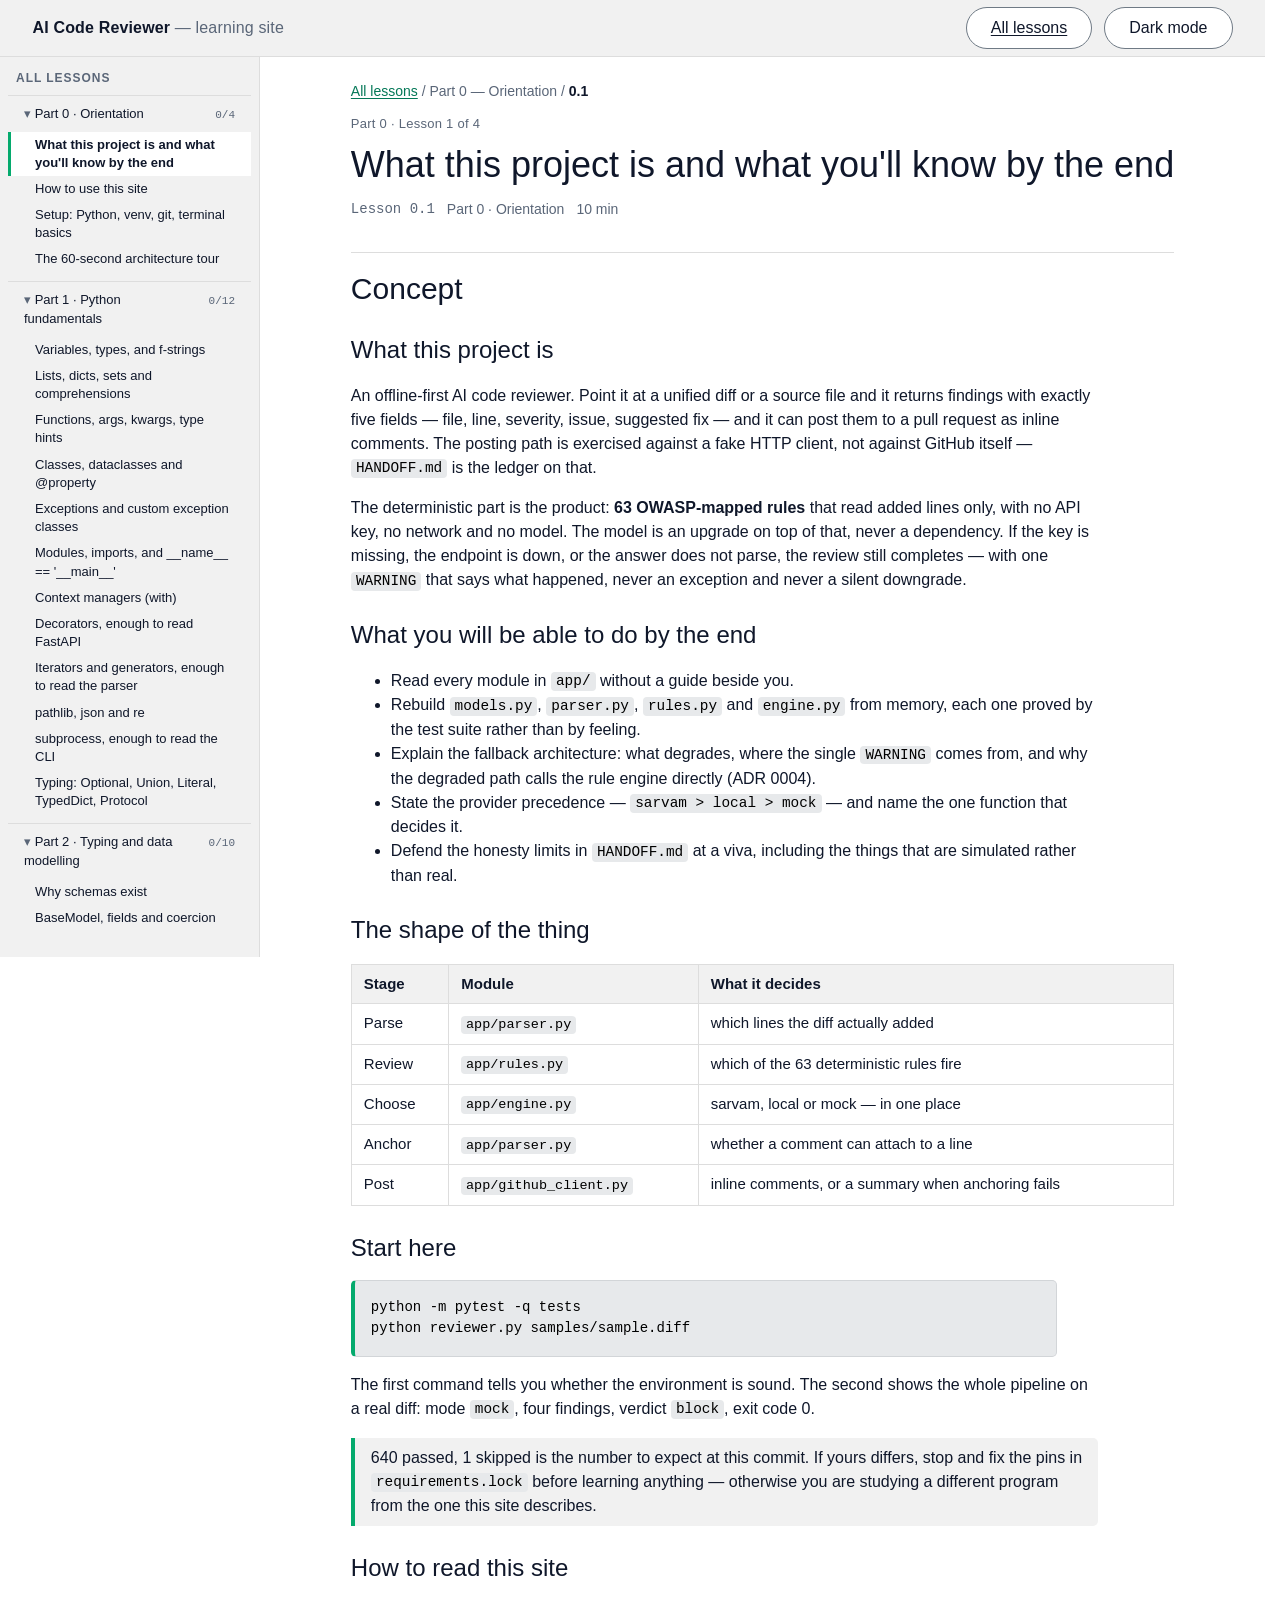
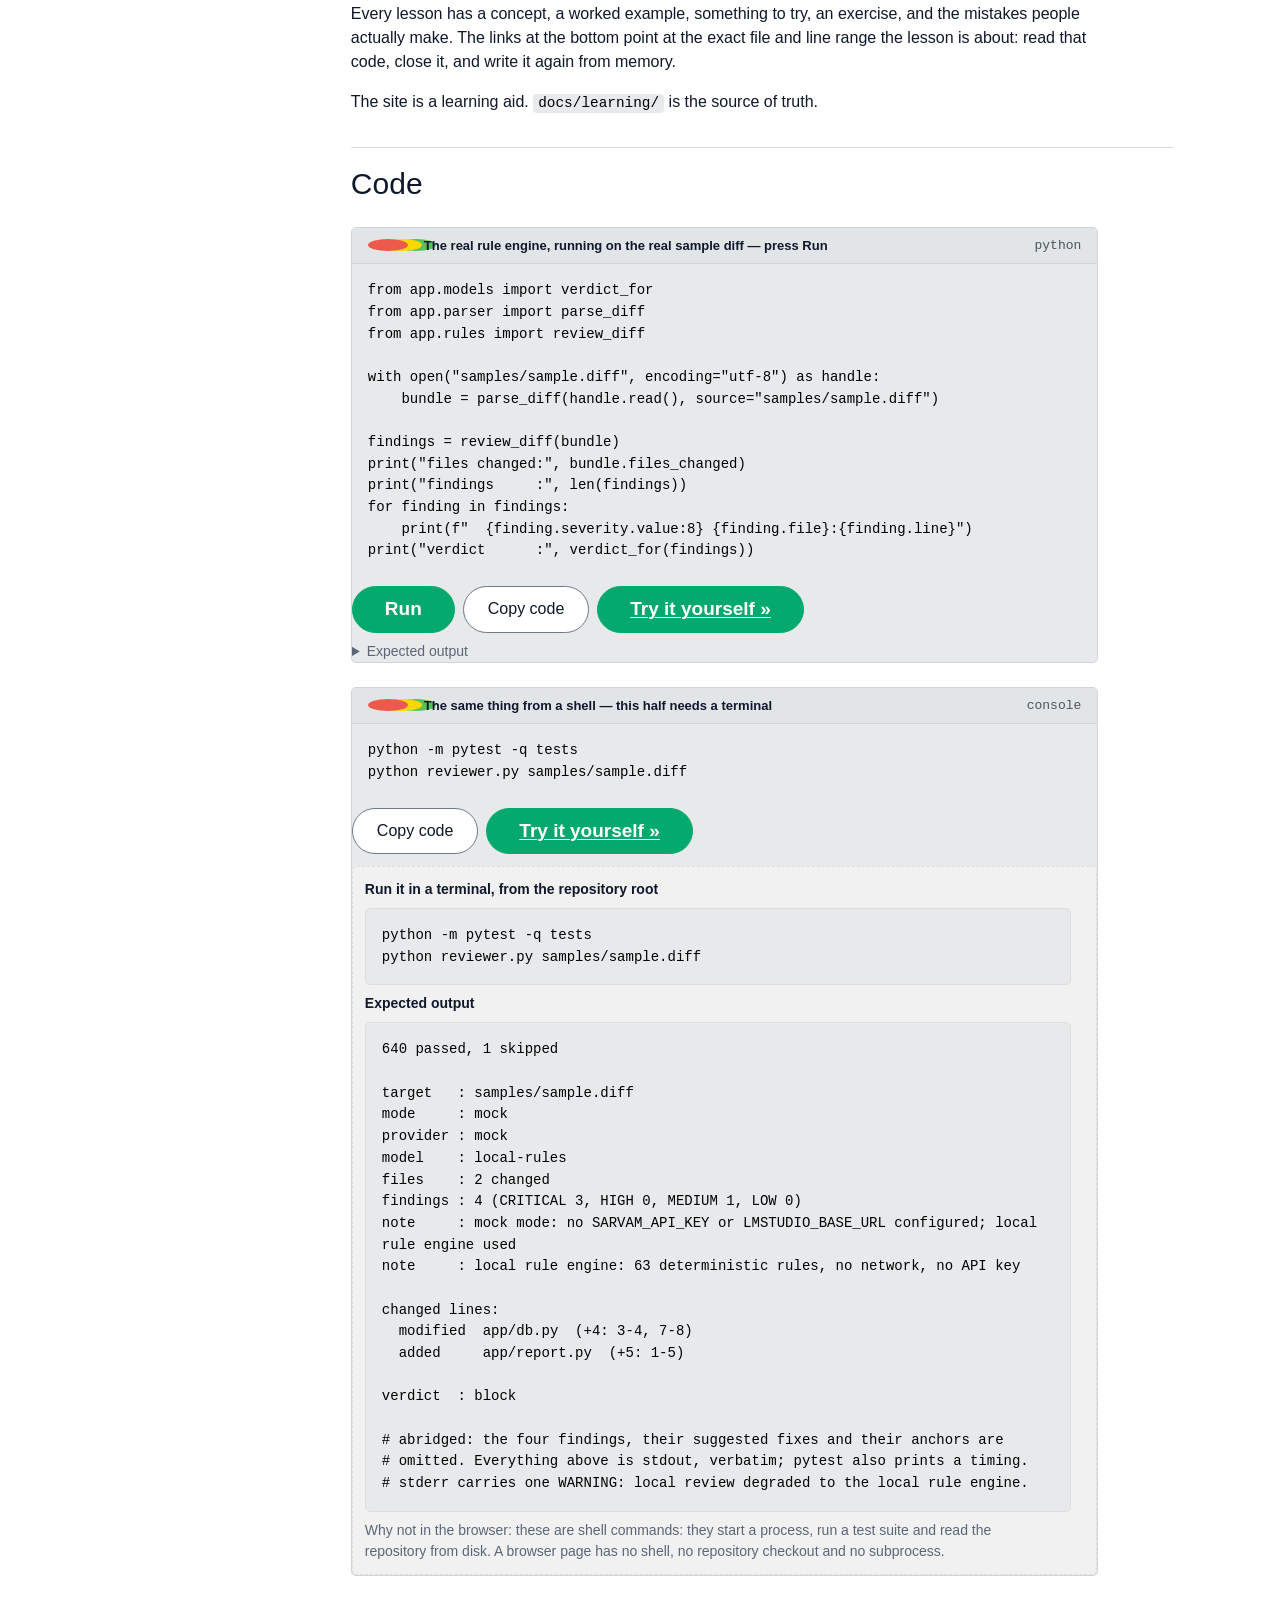
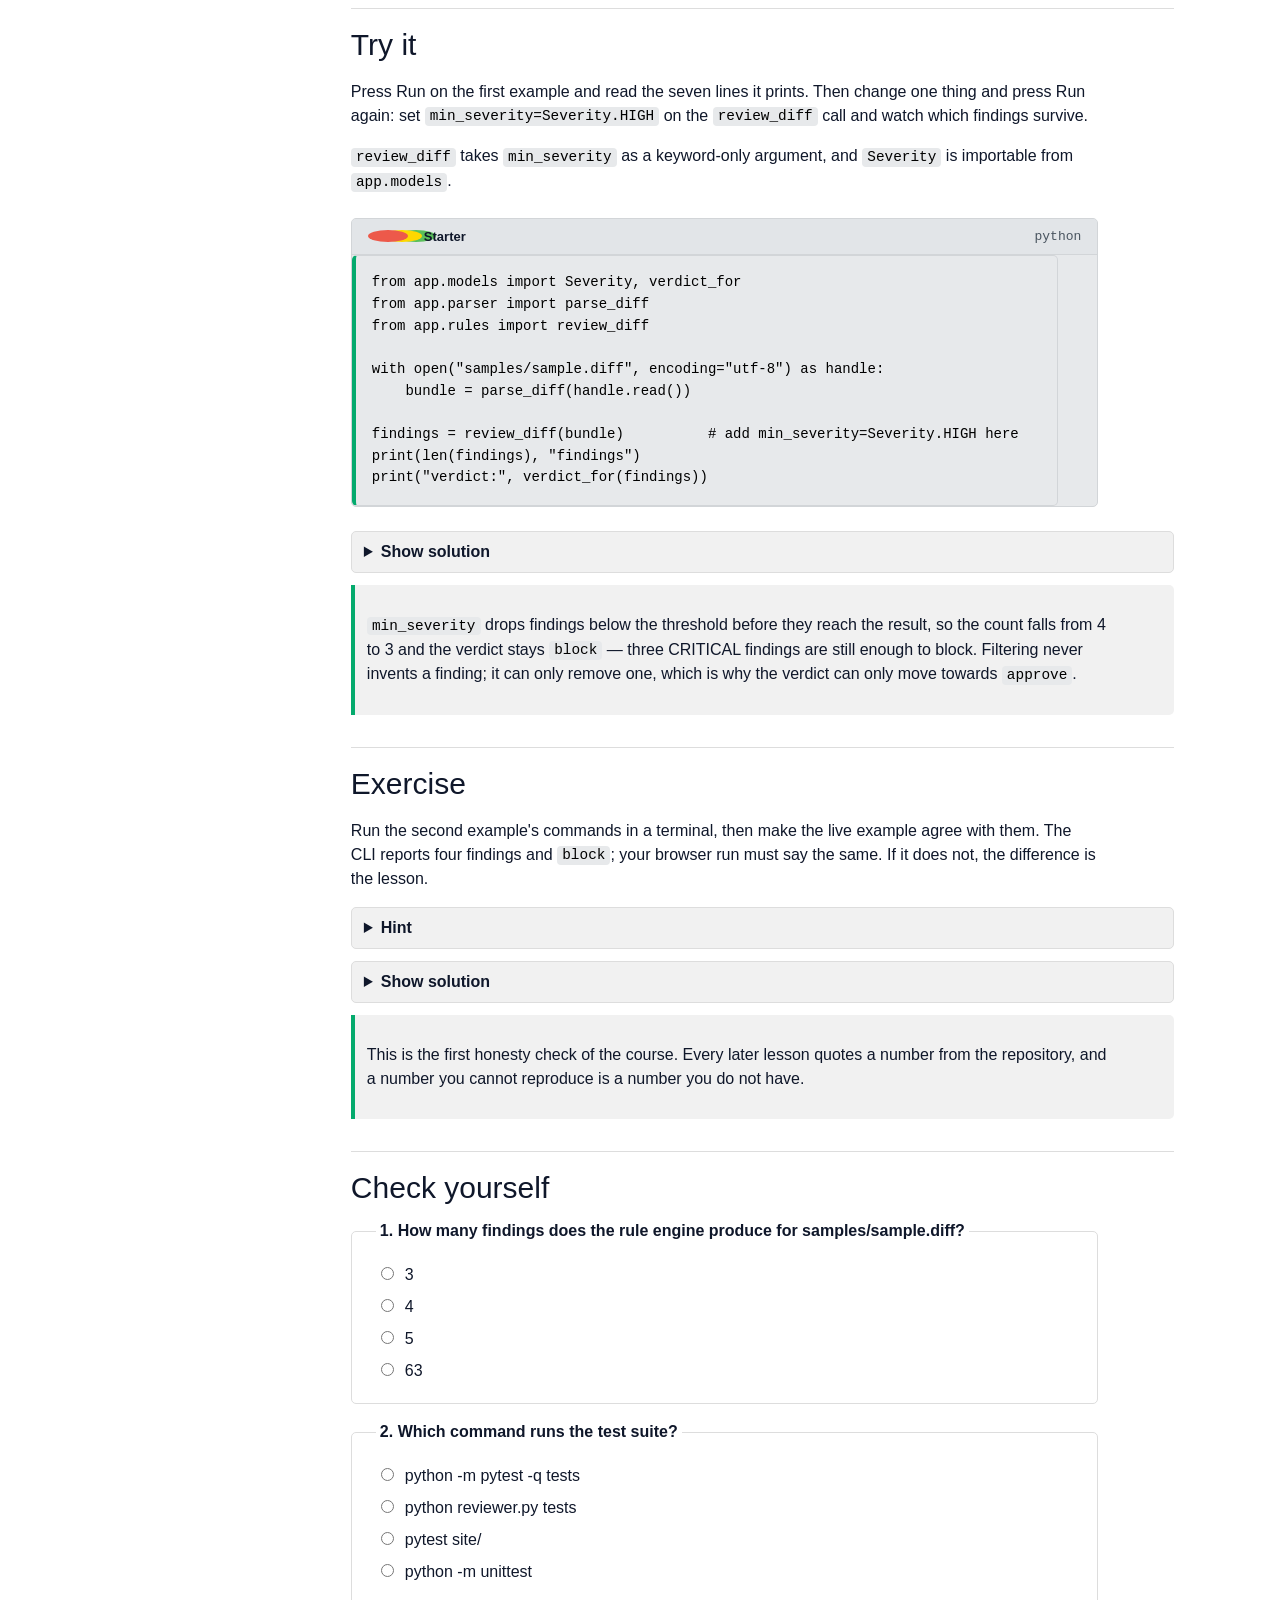
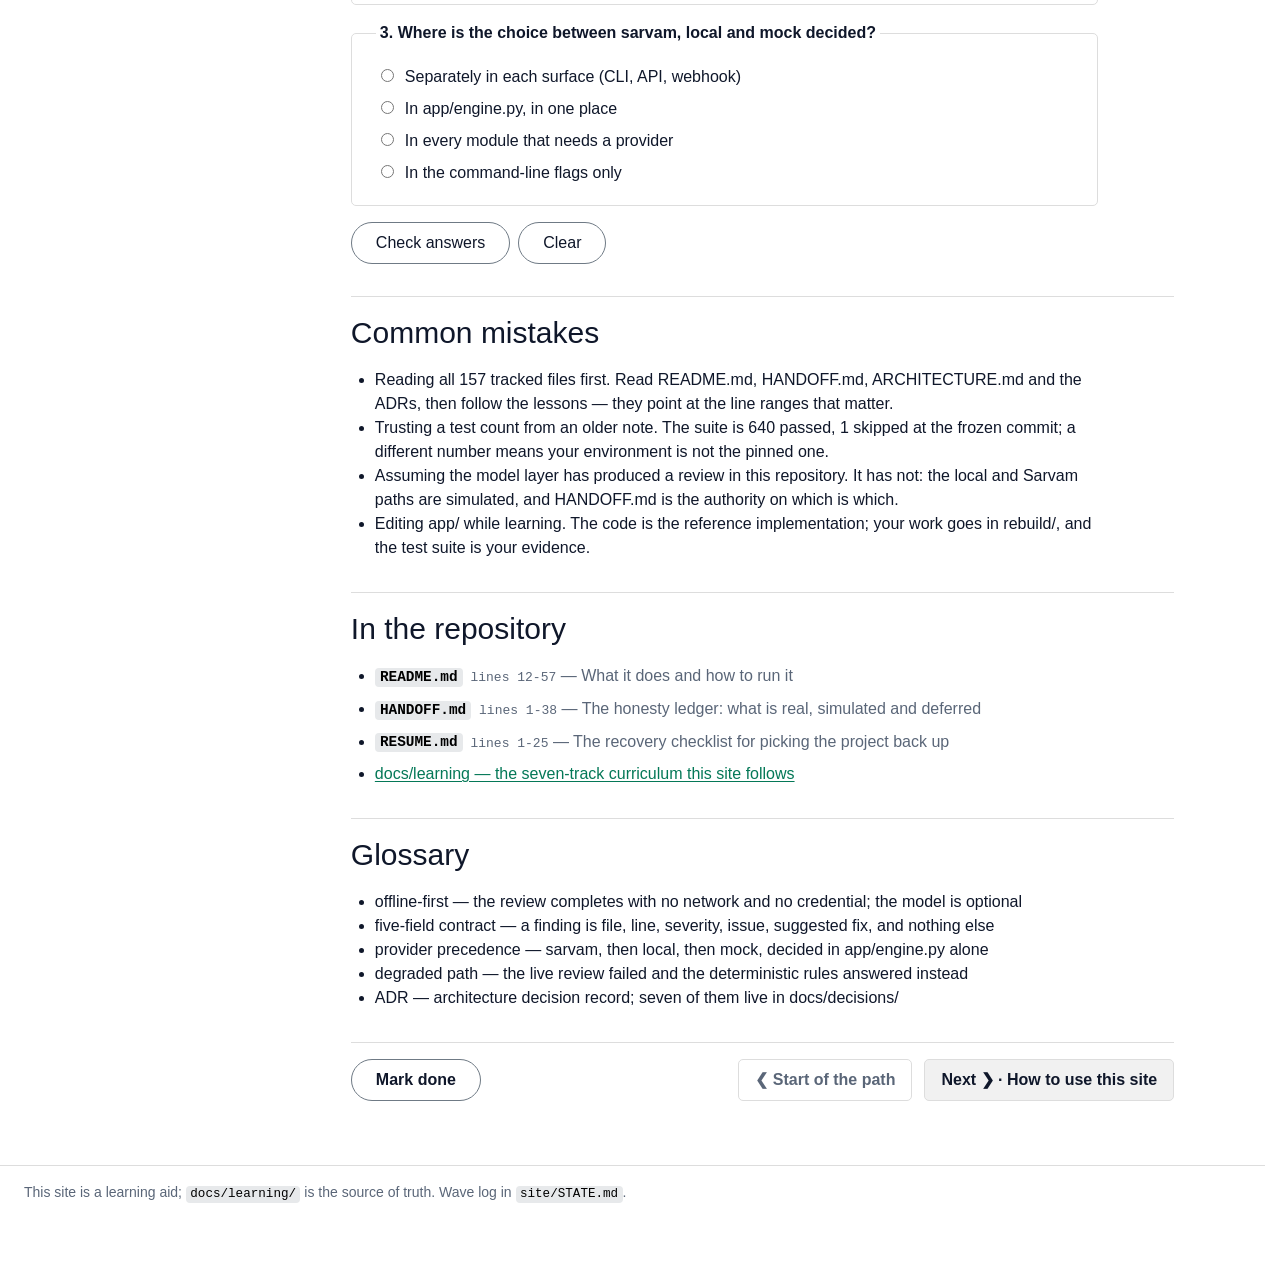
==== site/lesson.html @ 305dc94d "Wave 5 — Parts 6 and 7, the five-field contract and the parser Sixteen lessons, 6.1-6.8 and 7.1-7.8." ====
<!DOCTYPE html>
<html lang="en" data-theme="light">
<head>
<meta charset="utf-8">
<meta name="viewport" content="width=device-width, initial-scale=1">
<title>Lesson — AI Code Reviewer, learned from the code</title>
<link rel="stylesheet" href="assets/css/tokens.css">
<link rel="stylesheet" href="assets/css/layout.css">
<link rel="stylesheet" href="assets/css/components.css">
<link rel="stylesheet" href="assets/css/code.css">
<link rel="stylesheet" href="assets/css/print.css">
</head>
<body>
<a class="skip-link" href="#lesson-title">Skip to the lesson</a>

<header class="site-header">
  <div class="site-header-inner">
    <button type="button" class="btn sidebar-toggle" id="sidebar-toggle" aria-controls="site-sidebar" aria-expanded="false">☰ Lessons</button>
    <a class="brand" href="index.html">AI Code Reviewer <span>— learning site</span></a>
    <div class="header-actions">
      <a class="btn" href="index.html">All lessons</a>
      <button type="button" class="btn" id="theme-toggle" aria-pressed="false" aria-label="Switch to dark theme">Dark mode</button>
    </div>
  </div>
</header>

<div class="layout">
  <nav class="sidebar" id="site-sidebar" aria-label="All lessons"></nav>
  <div class="sidebar-scrim" hidden></div>

  <main class="page">
    <nav class="breadcrumb" id="lesson-nav" aria-label="Breadcrumb"></nav>

    <article>
      <p class="lesson-position" id="lesson-position"></p>
      <h1 id="lesson-title" tabindex="-1">Lesson</h1>
      <div class="lesson-meta-bar" id="lesson-meta"></div>

      <section class="lesson-section" hidden aria-label="Concept">
        <h2>Concept</h2>
        <div id="lesson-concept"></div>
      </section>

      <section class="lesson-section" hidden aria-label="Code">
        <h2>Code</h2>
        <div id="lesson-examples"></div>
      </section>

      <section class="lesson-section" hidden aria-label="Try it">
        <h2>Try it</h2>
        <div id="lesson-tryit"></div>
      </section>

      <section class="lesson-section" hidden aria-label="Exercise">
        <h2>Exercise</h2>
        <div id="lesson-exercise"></div>
      </section>

      <section class="lesson-section" hidden aria-label="Quiz">
        <h2>Check yourself</h2>
        <div id="lesson-quiz"></div>
      </section>

      <section class="lesson-section" hidden aria-label="Common mistakes">
        <h2>Common mistakes</h2>
        <ul class="mistake-list" id="lesson-mistakes"></ul>
      </section>

      <section class="lesson-section" hidden aria-label="In the repository">
        <h2>In the repository</h2>
        <ul class="link-list" id="lesson-links"></ul>
      </section>

      <section class="lesson-section" hidden aria-label="Glossary">
        <h2>Glossary</h2>
        <ul class="glossary-list" id="lesson-glossary"></ul>
      </section>
    </article>

    <div class="lesson-footer">
      <button type="button" class="btn btn-done" id="mark-done" aria-pressed="false" hidden>Mark done</button>
      <nav class="pager" aria-label="Lesson navigation">
        <a class="pager-btn pager-prev" id="prev-link" aria-disabled="true">❮ Previous</a>
        <a class="pager-btn pager-next" id="next-link" aria-disabled="true">Next ❯</a>
      </nav>
    </div>

    <noscript>
      <p class="noscript-note">
        This page renders a lesson with JavaScript, and JavaScript is off in this browser.
        The lessons are plain text in the repository: start at
        <code>docs/learning/README.md</code>.
      </p>
    </noscript>
  </main>
</div>

<footer class="site-footer">
  <p>This site is a learning aid; <code>docs/learning/</code> is the source of truth. Wave log in
     <code>site/STATE.md</code>.</p>
</footer>

<!-- Script order is a contract: contracts, progress, app, search, sidebar, pyodide, manifest, sources, lessons. -->
<script src="assets/contracts.js"></script>
<script src="assets/progress.js"></script>
<script src="assets/app.js"></script>
<script src="assets/search.js"></script>
<script src="assets/sidebar.js"></script>
<script src="assets/pyodide-loader.js"></script>
<script src="assets/manifest.js"></script>
<script src="content/repo-sources.js"></script>
<script src="content/part-0/lesson-0.1.js"></script>
<script src="content/part-0/lesson-0.2.js"></script>
<script src="content/part-0/lesson-0.3.js"></script>
<script src="content/part-0/lesson-0.4.js"></script>
<script src="content/part-1/lesson-1.1.js"></script>
<script src="content/part-1/lesson-1.2.js"></script>
<script src="content/part-1/lesson-1.3.js"></script>
<script src="content/part-1/lesson-1.4.js"></script>
<script src="content/part-1/lesson-1.5.js"></script>
<script src="content/part-1/lesson-1.6.js"></script>
<script src="content/part-1/lesson-1.7.js"></script>
<script src="content/part-1/lesson-1.8.js"></script>
<script src="content/part-1/lesson-1.9.js"></script>
<script src="content/part-1/lesson-1.10.js"></script>
<script src="content/part-1/lesson-1.11.js"></script>
<script src="content/part-1/lesson-1.12.js"></script>
<script src="content/part-2/lesson-2.1.js"></script>
<script src="content/part-2/lesson-2.2.js"></script>
<script src="content/part-2/lesson-2.3.js"></script>
<script src="content/part-2/lesson-2.4.js"></script>
<script src="content/part-2/lesson-2.5.js"></script>
<script src="content/part-2/lesson-2.6.js"></script>
<script src="content/part-2/lesson-2.7.js"></script>
<script src="content/part-2/lesson-2.8.js"></script>
<script src="content/part-2/lesson-2.9.js"></script>
<script src="content/part-2/lesson-2.10.js"></script>
<script src="content/part-3/lesson-3.1.js"></script>
<script src="content/part-3/lesson-3.2.js"></script>
<script src="content/part-3/lesson-3.3.js"></script>
<script src="content/part-3/lesson-3.4.js"></script>
<script src="content/part-3/lesson-3.5.js"></script>
<script src="content/part-3/lesson-3.6.js"></script>
<script src="content/part-3/lesson-3.7.js"></script>
<script src="content/part-3/lesson-3.8.js"></script>
<script src="content/part-4/lesson-4.1.js"></script>
<script src="content/part-4/lesson-4.2.js"></script>
<script src="content/part-4/lesson-4.3.js"></script>
<script src="content/part-4/lesson-4.4.js"></script>
<script src="content/part-4/lesson-4.5.js"></script>
<script src="content/part-4/lesson-4.6.js"></script>
<script src="content/part-4/lesson-4.7.js"></script>
<script src="content/part-4/lesson-4.8.js"></script>
<script src="content/part-5/lesson-5.1.js"></script>
<script src="content/part-5/lesson-5.2.js"></script>
<script src="content/part-5/lesson-5.3.js"></script>
<script src="content/part-5/lesson-5.4.js"></script>
<script src="content/part-5/lesson-5.5.js"></script>
<script src="content/part-5/lesson-5.6.js"></script>
<script src="content/part-5/lesson-5.7.js"></script>
<script src="content/part-5/lesson-5.8.js"></script>
<script src="content/part-6/lesson-6.1.js"></script>
<script src="content/part-6/lesson-6.2.js"></script>
<script src="content/part-6/lesson-6.3.js"></script>
<script src="content/part-6/lesson-6.4.js"></script>
<script src="content/part-6/lesson-6.5.js"></script>
<script src="content/part-6/lesson-6.6.js"></script>
<script src="content/part-6/lesson-6.7.js"></script>
<script src="content/part-6/lesson-6.8.js"></script>
<script src="content/part-7/lesson-7.1.js"></script>
<script src="content/part-7/lesson-7.2.js"></script>
<script src="content/part-7/lesson-7.3.js"></script>
<script src="content/part-7/lesson-7.4.js"></script>
<script src="content/part-7/lesson-7.5.js"></script>
<script src="content/part-7/lesson-7.6.js"></script>
<script src="content/part-7/lesson-7.7.js"></script>
<script src="content/part-7/lesson-7.8.js"></script>
<script>
  (function () {
    function boot() {
      window.App.initLesson();
    }
    if (document.readyState === "loading") {
      document.addEventListener("DOMContentLoaded", boot, { once: true });
    } else {
      boot();
    }
  })();
</script>
</body>
</html>
---- site/assets/css/tokens.css ----
/* tokens.css — the design system's only source of colour, type and space.
 *
 * The palette and metrics are W3Schools' own, read from their stylesheet
 * (W3.CSS 4.15) and two colour studies of the live site. Two values are darker
 * than theirs on purpose: #04AA6D is 3.01:1 on white, so it carries only large
 * labels and non-text surfaces here, while #047857 (same hue) carries text and
 * filled buttons at 5.48:1. The reasoning is in site/DESIGN-PLAN.md.
 */

:root {
  /* --- brand ------------------------------------------------------------- */
  --accent: #04aa6d;          /* bars, borders, dots, large labels */
  --accent-strong: #047857;   /* text and filled buttons (AA at 16px) */
  --accent-hover: #059862;
  --accent-soft: #d9eee1;
  --accent-contrast: #ffffff;

  /* --- surfaces ---------------------------------------------------------- */
  --bg: #ffffff;
  --surface: #f1f1f1;
  --surface-2: #e7e9eb;
  --surface-raised: #ffffff;
  --text: #0f172a;
  --muted: #5a6678;   /* 4.9:1 on #F1F1F1 as well as on white */
  --border: #dddddd;
  --border-strong: #c3c8cd;
  --border-control: #6f7a85;  /* 4.4:1 on white: a control's edge must be visible */

  /* --- code: light panels, black text — the W3Schools signature ---------- */
  --code-bg: #e7e9eb;
  --code-text: #000000;
  --code-muted: #4a5560;
  --code-border: #d2d5d8;
  --code-header: #e2e5e8; /* the strip must read as a strip */
  --code-dot-red: #ed594a;
  --code-dot-amber: #fdd800;
  --code-dot-green: #5ac05a;

  /* --- severity: a ramp of its own, never the accent --------------------- */
  --sev-critical: #a4133c;
  --sev-high: #b34700;
  --sev-medium: #7a5900;
  --sev-low: #1f5f8b;

  /* --- states ------------------------------------------------------------ */
  --ok: #047857;
  --ok-soft: #d9eee1;
  --bad: #a4133c;
  --bad-soft: #fbe4ea;
  --scrim: #0b1220;
  --divider: #6b7688;

  /* --- type: W3Schools' stack, one step up in size ----------------------- */
  --font-sans: "Segoe UI", "Source Sans Pro", Verdana, Arial, sans-serif;
  --font-mono: "Consolas", "Courier New", ui-monospace, monospace;
  --text-xs: 0.8125rem;   /* 13px */
  --text-sm: 0.875rem;    /* 14px */
  --text-base: 1rem;      /* 16px */
  --text-md: 1.5rem;      /* 24px */
  --text-lg: 1.875rem;    /* 30px */
  --text-xl: 2.25rem;     /* 36px */
  --text-2xl: 2.75rem;    /* 44px */
  --leading: 1.5;
  --leading-tight: 1.25;
  --measure: 84ch;

  /* --- space: a 4px scale, and nothing outside it ------------------------ */
  --space-1: 0.25rem;
  --space-2: 0.5rem;
  --space-3: 0.75rem;
  --space-4: 1rem;
  --space-5: 1.5rem;
  --space-6: 2rem;
  --space-7: 2.5rem;
  --space-8: 3rem;
  --space-9: 4rem;
  --space-10: 6rem;

  /* --- shape: flat 5px cards, 25px pills -------------------------------- */
  --radius-sm: 3px;
  --radius: 5px;
  --radius-lg: 8px;
  --radius-pill: 25px;
  --shadow-soft: none;
  --shadow-lift: 0 8px 16px rgba(0, 0, 0, 0.2);

  /* --- motion ------------------------------------------------------------ */
  --ease: cubic-bezier(0.2, 0, 0.2, 1);
  --fast: 120ms;
  --slow: 160ms;

  /* --- focus ------------------------------------------------------------- */
  --focus-ring: var(--accent-strong);
  --focus-halo: var(--bg);
}

[data-theme="dark"] {
  --accent: #04aa6d;
  --accent-strong: #04aa6d;  /* same green in dark: their button, not a mint variant */
  --accent-hover: #059862;
  --accent-soft: #14352a;
  --accent-contrast: #ffffff;

  --bg: #282a35;
  --surface: #1f2229;
  --surface-2: #38444d;
  --surface-raised: #1f2229;
  --text: #ffffff;
  --muted: #b9c0cc;
  --border: #3a4150;
  --border-strong: #4c566a;
  --border-control: #8b96a5;

  --code-bg: #1b1e26;
  --code-text: #e7e9eb;
  --code-muted: #a8b3c0;
  --code-border: #333a46;
  --code-header: #232732;

  --sev-critical: #ff8fa3;
  --sev-high: #ffb07a;
  --sev-medium: #ffd166;
  --sev-low: #8fd3ff;

  --ok: #34d399;
  --ok-soft: #14352a;
  --bad: #ff8fa3;
  --bad-soft: #2c1219;
  --scrim: #04090c;
  --divider: #8892a4;

  --focus-ring: var(--accent-strong);
  --focus-halo: var(--bg);
}

/* Print: paper has no dark theme, so the few tokens print uses are restated
 * here rather than leaking the screen values onto white paper. */
@media print {
  :root {
    --bg: #ffffff;
    --surface: #ffffff;
    --surface-raised: #ffffff;
    --surface-2: #ffffff;
    --text: #000000;
    --muted: #333333;
    --border: #999999;
    --border-control: #7c8b95;
    --accent: #047857;
    --accent-strong: #047857;
    --accent-contrast: #ffffff;
    --ok-soft: #eefaf2;
    --bad-soft: #fdeff3;
    --code-bg: #f4f4f4;
    --code-text: #000000;
    --code-header: #eeeeee;
    --code-muted: #333333;
    --code-border: #cccccc;
    --sev-critical: #a4133c;
    --sev-high: #a63f00;
    --sev-medium: #6f5200;
    --sev-low: #1c5d86;
    --scrim: #0b1220;
    --divider: #6b7688;
  }
}
---- site/assets/css/layout.css ----
/* layout.css — the page shell: reset, header, sidebar, lesson column,
 * breadcrumb, pager and the responsive drawer.
 */
/* ------------------------------------------------------------------- reset */

*,
*::before,
*::after {
  box-sizing: border-box;
}

html {
  -webkit-text-size-adjust: 100%;
  scrollbar-gutter: stable;
}

body {
  margin: 0;
  background: var(--bg);
  color: var(--text);
  font-family: var(--font-sans);
  font-size: var(--text-base);
  line-height: var(--leading);
}

a {
  color: var(--accent-strong); /* the brand green is 3.01:1: fills and bars only */
  text-decoration-thickness: 1px;
  text-underline-offset: 2px;
}

a:hover {
  text-decoration-thickness: 2px;
}



.site-header-inner,
.page {
  max-width: 78rem;
  margin: 0 auto;
  padding: 0 var(--space-5);
}

.site-header-inner {
  display: flex;
  flex-wrap: wrap;
  align-items: center;
  justify-content: space-between;
  gap: var(--space-3);
  min-height: 3.5rem;
}

.brand {
  font-weight: 700;
  color: var(--text);
  text-decoration: none;
  letter-spacing: 0.01em;
}

.brand span {
  color: var(--muted);
  font-weight: 500;
}

.header-actions {
  display: flex;
  align-items: center;
  gap: var(--space-3);
}

.page {
  padding-top: var(--space-5);
  padding-bottom: var(--space-6);
}

.lede {
  max-width: var(--measure);
  color: var(--muted);
  margin: 0 0 var(--space-5);
}

/* W3Schools headings: Segoe UI at weight 400, 36/30/24 on their scale. Ours sit
 * one step down because our prose column is narrower than their full width. */
h1 {
  font-family: var(--font-sans);
  font-weight: 400;
  font-size: var(--text-xl);
  line-height: var(--leading-tight);
  margin: 0 0 var(--space-3);
  max-width: var(--measure);
  color: var(--text);
}

h2 {
  font-weight: 400;
  font-size: var(--text-lg);
  line-height: 1.3;
  margin: var(--space-6) 0 var(--space-3);
}

h3 {
  font-weight: 400;
  font-size: var(--text-md);
  margin: var(--space-5) 0 var(--space-2);
}

/* A long unbroken identifier in a heading, link or inline code must wrap, or a
 * 320px viewport scrolls sideways. `pre` keeps overflow-x instead. */
h1,
h2,
h3,
h4,
.lesson-link,
.link-path,
code {
  overflow-wrap: break-word;
  word-break: break-word;
}

h4 {
  font-size: 1rem;
  margin: var(--space-4) 0 var(--space-2);
  color: var(--muted);
}

p,
ul,
ol,
blockquote,
pre,
figure {
  max-width: var(--measure);
}


/* ------------------------------------------------------------------ lesson */

.breadcrumb {
  font-size: 0.875rem;
  color: var(--muted);
  margin-bottom: var(--space-3);
}

.breadcrumb a {
  color: var(--accent-strong);
}

.crumb-sep {
  color: var(--muted);
}

.crumb-part {
  color: var(--muted);
}

.crumb-current {
  color: var(--text);
  font-weight: 600;
}

.lesson-meta-bar {
  display: flex;
  flex-wrap: wrap;
  gap: var(--space-3);
  font-size: 0.875rem;
  color: var(--muted);
  margin-bottom: var(--space-5);
}

.lesson-meta-bar .meta-id {
  font-family: var(--font-mono);
}

.lesson-section {
  margin-top: var(--space-6);
  padding-top: var(--space-4);
  border-top: 1px solid var(--border);
}

.lesson-section > h2 {
  margin-top: 0;
}

.lesson-section[hidden] {
  display: none;
}


/* -------------------------------------------------------------- lesson nav */

.lesson-footer {
  margin-top: var(--space-6);
  padding-top: var(--space-4);
  border-top: 1px solid var(--border);
  display: flex;
  flex-wrap: wrap;
  gap: var(--space-3);
  align-items: center;
  justify-content: space-between;
}

.progress-total {
  font-size: 0.875rem;
  color: var(--muted);
  margin: 0;
}

.site-footer {
  border-top: 1px solid var(--border);
  margin-top: var(--space-6);
  padding: var(--space-4) var(--space-5);
  color: var(--muted);
  font-size: 0.875rem;
}

.site-footer p {
  max-width: 78rem;
  margin: 0 auto;
}


/* ----------------------------------------------------------------- layout */

/* Sidebar column plus content. The sidebar is sticky and scrolls on its own, so
 * a 108-lesson tree never pushes the lesson down the page. */
.layout {
  display: grid;
  grid-template-columns: 260px minmax(0, 1fr);
  align-items: start;
  gap: 0;
}

.sidebar {
  position: sticky;
  top: 0;
  height: 100vh;
  overscroll-behavior: contain;
  border-right: 1px solid var(--border);
  background: var(--surface);
  /* Inline padding keeps the 3px focus ring + 6px halo inside the scroll box. */
  padding: var(--space-3) 0 var(--space-6);
  /* The head stays put and the tree scrolls under it: at 16 lessons the list is
   * taller than the viewport, and a title that scrolls away is a lost anchor. */
  display: flex;
  flex-direction: column;
  overflow: hidden;
}

.sidebar-scroll {
  overflow-y: auto;
  overscroll-behavior: contain;
  min-height: 0;
  /* The ring padding belongs to the scroller, not the column: a 3px outline plus
   * its halo has to fit inside the box that clips. */
  padding-inline: var(--space-2);
}

.site-header .sidebar-toggle {
  display: none; /* .btn sets display:inline-flex in a later sheet; this must win */
}

.sidebar-scrim {
  display: none;
}

.sidebar-head {
  display: flex;
  align-items: center;
  justify-content: space-between;
  gap: var(--space-2);
  padding: 0 var(--space-4) var(--space-2);
}

.sidebar-title {
  margin: 0;
  font-size: 0.75rem;
  letter-spacing: 0.08em;
  text-transform: uppercase;
  color: var(--muted);
  font-weight: 700;
}

.sidebar-close {
  display: none;
  font: inherit;
  line-height: 1;
  padding: var(--space-1) var(--space-2);
  border: 1px solid var(--border-control);
  border-radius: var(--radius);
  background: var(--bg);
  color: var(--text);
  cursor: pointer;
}

.side-part {
  border-top: 1px solid var(--border);
}

.side-part.is-pending .side-toggle {
  color: var(--muted);
}

.side-toggle {
  display: flex;
  align-items: baseline;
  justify-content: space-between;
  gap: var(--space-2);
  width: 100%;
  padding: var(--space-2) var(--space-4);
  font: inherit;
  font-size: 0.8125rem;
  text-align: left;
  background: none;
  border: 0;
  color: var(--text);
  cursor: pointer;
}

.side-toggle:hover {
  background: var(--bg);
}

.side-toggle[aria-expanded="true"] .side-part-label::before {
  content: "▾ ";
  color: var(--muted);
}

.side-toggle[aria-expanded="false"] .side-part-label::before {
  content: "▸ ";
  color: var(--muted);
}

.side-part-count {
  font-family: var(--font-mono);
  font-size: 0.6875rem;
  color: var(--muted);
  white-space: nowrap;
}

.side-lessons {
  list-style: none;
  margin: 0;
  padding: 0 0 var(--space-2);
}

.side-lesson {
  display: flex;
  align-items: baseline;
  justify-content: space-between;
  gap: var(--space-2);
  padding: var(--space-1) var(--space-4) var(--space-1) var(--space-5);
  font-size: 0.8125rem;
  line-height: 1.4;
  color: var(--text);
  text-decoration: none;
  border-left: 3px solid transparent;
}

.side-lesson:hover {
  background: var(--bg);
  text-decoration: underline;
}

.side-lesson.is-current {
  border-left-color: var(--accent);
  background: var(--bg);
  font-weight: 600;
  color: var(--text); /* the bar carries the green; the label must stay readable */
}

.side-tick {
  color: var(--muted);
  font-weight: 700;
}

.side-empty {
  margin: 0;
  padding: var(--space-1) var(--space-4) var(--space-3) var(--space-5);
  font-size: 0.75rem;
  color: var(--muted);
}

.lesson-position {
  margin: 0 0 var(--space-2);
  font-size: 0.8125rem;
  color: var(--muted);
  letter-spacing: 0.02em;
}


/* -------------------------------------------------------------- pager */

.pager {
  display: flex;
  gap: var(--space-3);
  flex-wrap: wrap;
}

.pager-btn {
  display: inline-block;
  padding: var(--space-2) var(--space-4);
  border: 1px solid var(--border);
  border-radius: var(--radius);
  background: var(--surface);
  color: var(--text);
  font-weight: 600;
  text-decoration: none;
  max-width: 22rem;
}

.pager-btn:hover {
  border-color: var(--accent);
}

.pager-btn[aria-disabled="true"] {
  color: var(--muted);
  background: var(--bg);
  cursor: default;
}

.btn.btn-tryit {
  background: var(--accent);
  border-color: var(--accent);
  color: var(--accent-contrast);
  font-weight: 600;
  font-size: 1.1875rem; /* 19px: 14.25pt bold clears the large-text line */
  padding-inline: var(--space-6);
}

.btn.btn-tryit:hover {
  background: var(--accent-hover);
  border-color: var(--accent-hover);
  color: var(--accent-contrast);
}



/* ------------------------------------------------------------ narrow */

@media (max-width: 900px) {
  .layout {
    display: block;
  }

  .site-header .sidebar-toggle {
    display: inline-block;
  }

  .sidebar {
    position: fixed;
    top: 0;
    bottom: 0;
    left: 0;
    height: 100vh;
    width: 280px;
    max-width: 86vw;
    z-index: 30;
    transform: translateX(-100%);
    /* Off-screen is not enough: visibility takes the drawer out of the tab order
     * and out of the accessibility tree, which aria-hidden alone cannot do. */
    visibility: hidden;
    /* Visibility flips instantly on open and only after the slide on close, so
     * the drawer is never invisible while it is being used. */
    transition: transform 0.18s ease-out, visibility 0s linear 0.18s;
    border-right: 1px solid var(--border);
    box-shadow: 0 0 0 1px var(--border);
  }

  body.sidebar-open .sidebar {
    transform: none;
    visibility: visible;
    transition: transform 0.18s ease-out, visibility 0s;
  }

  /* The page behind the drawer must not scroll under it. */
  body.sidebar-open {
    overflow: hidden;
  }

  .sidebar-close {
    display: inline-block;
  }

  body.sidebar-open .sidebar-scrim {
    display: block;
    position: fixed;
    inset: 0;
    z-index: 20;
    background: var(--scrim);
    opacity: 0.55;
  }

}


/* --------------------------------------------------------------- narrow */

@media (max-width: 40rem) {
  .site-header-inner,
  .page {
    padding-left: var(--space-4);
    padding-right: var(--space-4);
  }

  .lesson-meta {
    margin-left: 0;
  }

  .lesson-footer {
    flex-direction: column;
    align-items: flex-start;
  }
}

@media (prefers-reduced-motion: reduce) {
  * {
    animation: none !important;
    transition: none !important;
  }
}

@media (max-width: 40rem) {
  /* One row: the brand truncates, the actions stay right, the header stops
   * eating a sixth of the viewport — and the actions must be allowed to shrink,
   * or the theme button pushes the page 33px wider than the screen. */
  .site-header-inner {
    padding-block: var(--space-2);
    flex-wrap: nowrap;
    gap: var(--space-2);
  }

  /* At this width the row holds the drawer toggle and two pills; the brand has
   * nowhere to go, and the lesson title is already the page's h1. */
  .site-header-inner .brand {
    display: none;
  }

  .brand span {
    display: none;
  }

  .header-actions {
    flex: 0 1 auto;
    min-width: 0;
  }

  /* The buttons themselves must shrink: a nowrap label inside a flex item with
   * min-width:auto still pushes the page wider than the screen. */
  /* The buttons keep their whole label; it is the brand that gives up width.
   * Clipping a pill mid-word ("ll essor") is worse than a shorter title. */
  .header-actions .btn {
    padding-inline: var(--space-2);
    flex: 0 0 auto;
    white-space: nowrap;
  }

  .site-header-inner,
  .header-actions {
    gap: var(--space-1);
  }

  /* The toggle and the progress counter are the two items that still wrapped,
   * which made the header 83px tall and pushed the actions out of line. */
  .site-header-inner .sidebar-toggle {
    flex: 0 0 auto;
    white-space: nowrap;
  }

  #progress-total {
    font-size: 0.75rem;
    white-space: nowrap;
  }
}
---- site/assets/css/components.css ----
/* components.css — the pieces a lesson is built from: parts list, search,
 * prose, practice blocks, quiz, badges and tables.
 */
/* ------------------------------------------------------------------ search */

.search-block {
  margin-bottom: var(--space-5);
  padding: var(--space-4);
  border: 1px solid var(--border);
  border-radius: var(--radius);
  background: var(--surface);
}

.search-label {
  display: block;
  font-weight: 600;
  margin-bottom: var(--space-2);
}

.search-row {
  display: flex;
  gap: var(--space-3);
  align-items: center;
  flex-wrap: wrap;
}

input[type="search"] {
  flex: 1 1 18rem;
  min-width: 0;
  padding: var(--space-2) var(--space-3);
  font: inherit;
  color: var(--text);
  background: var(--bg);
  border: 1px solid var(--muted);
  border-radius: var(--radius);
}

/* The placeholder is the one visible colour a UA sets, so it is pinned to a
 * token; the default ~54% of the text colour fails AA on the light theme. */
input::placeholder {
  color: var(--muted);
  opacity: 1;
}

.search-key {
  color: var(--muted);
  font-family: var(--font-mono);
  font-size: 0.8125rem;
}

.search-hint,
.search-count,
.search-empty-hint,
.search-part,
.search-snippet {
  color: var(--muted);
}

.search-hint {
  margin: var(--space-3) 0 0;
  font-size: 0.9375rem;
}

.search-count {
  margin: var(--space-4) 0 var(--space-2);
  font-size: 0.9375rem;
}

.search-empty {
  margin-top: var(--space-4);
  padding: var(--space-3);
  border: 1px dashed var(--border);
  border-radius: var(--radius);
}

.search-empty-title {
  margin: 0 0 var(--space-1);
  font-weight: 600;
  color: var(--text);
}

.search-empty-hint {
  margin: 0;
  font-size: 0.9375rem;
}

.search-list {
  list-style: none;
  margin: 0;
  padding: 0;
}

.search-item {
  padding: var(--space-3) 0;
  border-bottom: 1px solid var(--border);
}

.search-link {
  font-weight: 600;
}

.search-part {
  display: block;
  font-size: 0.8125rem;
}

.search-snippet {
  margin: var(--space-1) 0 0;
  font-size: 0.9375rem;
}


/* ------------------------------------------------------------------- parts */

.parts-note {
  color: var(--muted);
  font-size: 0.9375rem;
}

.part {
  border: 1px solid var(--border);
  border-radius: var(--radius);
  padding: var(--space-4);
  margin-bottom: var(--space-3);
  background: var(--bg);
}

.part-pending {
  background: var(--surface);
  border-style: dashed;
}

.part-head {
  display: flex;
  align-items: baseline;
  justify-content: space-between;
  gap: var(--space-3);
  flex-wrap: wrap;
}

.part-title {
  margin: 0;
  font-size: 1.125rem;
}

.part-number {
  color: var(--muted);
  font-family: var(--font-mono);
  font-size: 0.8125rem;
  font-weight: 500;
  text-transform: uppercase;
  letter-spacing: 0.06em;
}

.part-badge {
  font-size: 0.8125rem;
  color: var(--muted);
  border: 1px solid var(--border);
  border-radius: 999px;
  padding: 0 var(--space-3);
  white-space: nowrap;
}

.part-note {
  margin: var(--space-2) 0 0;
  color: var(--muted);
  font-size: 0.9375rem;
}

.lesson-list {
  list-style: none;
  margin: var(--space-3) 0 0;
  padding: 0;
}

.lesson-item {
  display: flex;
  flex-wrap: wrap;
  align-items: baseline;
  gap: var(--space-3);
  padding: var(--space-2) 0;
  border-top: 1px solid var(--border);
}

.lesson-link {
  font-weight: 600;
}

.lesson-meta {
  display: flex;
  gap: var(--space-3);
  font-size: 0.8125rem;
  color: var(--muted);
  margin-left: auto;
}

.lesson-id {
  font-family: var(--font-mono);
}

.lesson-done {
  color: var(--text);
  border: 1px solid var(--border);
  border-radius: 999px;
  padding: 0 var(--space-2);
}

.lesson-done::before {
  content: "\2713  ";
}


/* --------------------------------------------------------------- prose bits */

code {
  font-family: var(--font-mono);
  font-size: 0.9em;
  background: var(--code-bg);
  color: var(--code-text);
  padding: 0.1em 0.35em;
  border-radius: 4px;
}

pre.code {
  position: relative;
  overflow-x: auto;
  padding: var(--space-4);
  background: var(--code-bg);
  color: var(--code-text);
  border: 1px solid var(--border);
  border-radius: var(--radius);
  font-size: 0.875rem;
  line-height: 1.55;
}

pre.code code {
  background: none;
  padding: 0;
  color: inherit;
  font-size: inherit;
}



blockquote {
  margin: var(--space-4) 0;
  padding: var(--space-2) var(--space-4);
  border-left: 4px solid var(--accent);
  background: var(--surface);
  color: var(--text);
  border-radius: 0 var(--radius) var(--radius) 0;
}

.table-wrap {
  overflow-x: auto;
  margin: var(--space-4) 0;
}

table {
  border-collapse: collapse;
  width: 100%;
  font-size: 0.9375rem;
}

th,
td {
  border: 1px solid var(--border);
  padding: var(--space-2) var(--space-3);
  text-align: left;
  vertical-align: top;
}

th {
  background: var(--surface);
  font-weight: 600;
}

.align-center {
  text-align: center;
}

.align-right {
  text-align: right;
}


/* -------------------------------------------------------------- practice */

.practice-prompt {
  margin-bottom: var(--space-3);
}

.practice-explanation {
  margin-top: var(--space-3);
  padding: var(--space-3);
  border-left: 4px solid var(--accent);
  background: var(--surface);
  border-radius: 0 var(--radius) var(--radius) 0;
}

details.solution {
  margin: var(--space-3) 0;
  border: 1px solid var(--border);
  border-radius: var(--radius);
  padding: var(--space-2) var(--space-3);
  background: var(--surface);
}

details.solution summary {
  cursor: pointer;
  font-weight: 600;
}

details.solution[open] summary {
  margin-bottom: var(--space-2);
}

.solution-body {
  margin-top: var(--space-2);
}


/* ------------------------------------------------------------------- links */

.link-list,
.glossary-list,
.mistake-list {
  padding-left: var(--space-5);
}

.link-item {
  margin-bottom: var(--space-2);
}

.link-path {
  font-weight: 600;
}

.link-lines {
  font-family: var(--font-mono);
  font-size: 0.8125rem;
  color: var(--muted);
}

.link-label {
  color: var(--muted);
}


/* ------------------------------------------------------------------ quiz */

.quiz {
  max-width: var(--measure);
}

.quiz-question {
  min-width: 0; /* a long option token must wrap, not widen the column */
  border: 1px solid var(--border);
  border-radius: var(--radius);
  padding: var(--space-4) var(--space-5);
  margin: 0 0 var(--space-4);
  background: var(--surface-raised);
}

.quiz-legend {
  font-weight: 600;
  padding: 0 var(--space-1);
}

.quiz-option {
  display: flex;
  align-items: baseline;
  gap: var(--space-2);
  padding: var(--space-1) 0;
  cursor: pointer;
}

.quiz-option input {
  flex: 0 0 auto;
}

.quiz-verdict {
  margin: var(--space-2) 0 0;
  padding: var(--space-2) var(--space-3);
  border-radius: var(--radius);
  font-size: 0.9375rem;
  border-left: 4px solid var(--border);
  background: var(--surface);
}

.quiz-verdict.is-right {
  border-left-color: var(--ok);
}

.quiz-verdict.is-wrong {
  border-left-color: var(--bad);
}

.quiz-verdict.is-unanswered {
  border-left-color: var(--sev-medium);
}

/* The mark is a word, not only a colour. */
.quiz-question.is-right {
  border-color: var(--ok);
  background: var(--ok-soft);
}

.quiz-question.is-wrong {
  border-color: var(--bad);
  background: var(--bad-soft);
}

.quiz-question.is-right .quiz-legend::after {
  content: " ✓";
  color: var(--ok);
}

.quiz-question.is-wrong .quiz-legend::after {
  content: " ✗";
  color: var(--bad);
}

.quiz-actions {
  display: flex;
  gap: var(--space-2);
  flex-wrap: wrap;
}


/* ---------------------------------------------------------------- noscript */

.noscript-note {
  max-width: var(--measure);
  padding: var(--space-3) var(--space-4);
  border: 1px dashed var(--border);
  border-radius: var(--radius);
  background: var(--surface);
}

.quiz-option-text {
  min-width: 0;
  overflow-wrap: anywhere;
}


/* The narrow override has to live in this sheet, after the rule it overrides:
 * layout.css loads first, so an equal-specificity rule there would lose. */
@media (max-width: 40rem) {
  .lesson-item .lesson-meta {
    margin-left: 0;
  }
}
---- site/assets/css/code.css ----
/* code.css — code blocks, the runner's output pane, the terminal fallback and
 * the full-page split editor.
 */
/* --------------------------------------------------------------- examples */

/* A figure is a card: caption strip, code body, actions footer — W3Schools'
 * shape, with its editor's three dots in the strip. */
.code-figure {
  margin: var(--space-5) 0;
  max-width: var(--measure);
  border: 1px solid var(--code-border);
  border-radius: var(--radius);
  overflow: hidden;
  background: var(--code-bg);
}

.code-caption {
  display: flex;
  align-items: baseline;
  gap: var(--space-2);
  margin: 0;
  padding: var(--space-2) var(--space-4);
  font-size: var(--text-xs);
  font-weight: 600;
  color: var(--text);
  background: var(--code-header);
  border-bottom: 1px solid var(--code-border);
}

/* The three dots of their code editor. The pseudo-element is 40px wide so the
 * label starts after the whole dot row rather than under it. */
.code-caption::before {
  content: "";
  flex: 0 0 40px;
  height: 12px;
  margin-right: var(--space-2);
  border-radius: 50%;
  background: var(--code-dot-red);
  box-shadow: 14px 0 0 var(--code-dot-amber), 28px 0 0 var(--code-dot-green);
  background-clip: padding-box;
}

.code-caption {
  align-items: center;
}

.code-caption::after {
  content: attr(data-lang);
  margin-left: auto;
  font-family: var(--font-mono);
  font-weight: 400;
  font-size: var(--text-xs);
  color: var(--code-muted);
}

.example-actions {
  display: flex;
  gap: var(--space-2);
  margin-top: var(--space-2);
  flex-wrap: wrap;
}

/* W3Schools buttons are pills: 25px radius, white on green for the primary,
 * white with a border for everything else. */
.btn {
  font: inherit;
  font-size: var(--text-base);
  min-height: 40px; /* touch target, not decoration */
  display: inline-flex;
  align-items: center;
  justify-content: center;
  gap: var(--space-2);
  padding: var(--space-2) var(--space-5);
  border-radius: var(--radius-pill);
  border: 1px solid var(--border-control);
  background: var(--bg);
  color: var(--text);
  cursor: pointer;
  transition: background var(--fast) var(--ease), border-color var(--fast) var(--ease),
    color var(--fast) var(--ease);
}

.btn:hover {
  background: var(--surface-2);
  border-color: var(--border-strong);
}

/* W3Schools' signature: the green pill, 18px label. At 18px the 3.01:1 of
 * the brand green clears AA for large text, which is exactly why they can use
 * it and why our 16px body text cannot. */
.btn-run {
  background: var(--accent);
  color: var(--accent-contrast);
  border-color: var(--accent);
  font-weight: 600;
  font-size: 1.1875rem; /* 19px: 14.25pt bold clears the large-text line */
  padding-inline: var(--space-6);
}

.btn-run:hover {
  background: var(--accent-hover);
  border-color: var(--accent-hover);
  color: var(--accent-contrast);
}

/* A disabled control still has to be readable, so the state is carried by
 * colour and cursor rather than by fading the label into the background. */
.btn[disabled] {
  background: var(--surface);
  color: var(--muted);
  border-color: var(--border);
  cursor: progress;
}

.btn-done {
  font-weight: 600;
}

.btn-done.is-done::before {
  content: "\2713  ";
}

.terminal-panel {
  margin-top: var(--space-3);
  padding: var(--space-3);
  border: 1px dashed var(--border);
  border-radius: var(--radius);
  background: var(--surface);
}

.terminal-title {
  margin: 0 0 var(--space-2);
  font-size: 0.875rem;
  font-weight: 600;
  color: var(--text);
}

.terminal-panel pre.code {
  margin: 0 0 var(--space-2);
}


/* -------------------------------------------------------- runner states */

/* The loading line. A spinner is decoration; the words carry the meaning, so a
 * reader with reduced motion loses nothing. */
.example-status {
  display: flex;
  align-items: center;
  gap: var(--space-2);
  margin-top: var(--space-2);
  font-size: 0.875rem;
  color: var(--muted);
}

.example-status::before {
  content: "";
  width: 0.75rem;
  height: 0.75rem;
  flex: 0 0 auto;
  border: 2px solid var(--muted);
  border-top-color: var(--accent);
  border-radius: 50%;
  animation: pyrun-spin 0.9s linear infinite;
}

.example-status[hidden] {
  display: none;
}

@keyframes pyrun-spin {
  to {
    transform: rotate(360deg);
  }
}

/* stdout, stderr and tracebacks: monospace, whitespace preserved. */
pre.code.example-output {
  margin-top: var(--space-2);
  max-height: 26rem;
  overflow: auto;
  white-space: pre-wrap;
  word-break: break-word;
  border-left: 4px solid var(--accent);
  border-radius: 0 var(--radius) var(--radius) 0;
}

.example-output[hidden] {
  display: none;
}

/* The expected output of a runnable example: folded away, because the point is
 * to run it, but there when a reader wants to know what to look for. */
details.expected-output {
  margin-top: var(--space-2);
  max-width: var(--measure);
}

details.expected-output summary {
  cursor: pointer;
  font-size: 0.875rem;
  color: var(--muted);
}

details.expected-output pre.code {
  margin-top: var(--space-2);
}

.terminal-why {
  margin: var(--space-2) 0 0;
  font-size: 0.875rem;
  color: var(--muted);
  max-width: var(--measure);
}


/* --------------------------------------------------------------- try it */

.tryit-page {
  height: 100%;
}

.tryit {
  padding: var(--space-4) var(--space-5) var(--space-6);
  max-width: none;
}

.tryit-bar {
  display: flex;
  align-items: baseline;
  justify-content: space-between;
  gap: var(--space-3);
  flex-wrap: wrap;
  margin-bottom: var(--space-3);
}

.tryit-bar h1 {
  font-size: 1.25rem;
  margin: 0;
  max-width: none;
}

.tryit-actions {
  display: flex;
  gap: var(--space-2);
  flex-wrap: wrap;
}

.split {
  --split: 50%;
  display: grid;
  grid-template-columns: var(--split) 24px minmax(0, 1fr);
  gap: 0;
  height: calc(100vh - 12rem);
  min-height: 20rem;
  border: 1px solid var(--border);
  border-radius: var(--radius);
  overflow: hidden;
}

.pane {
  min-width: 0;
  overflow: auto;
  background: var(--bg);
}

.split textarea {
  display: block;
  width: 100%;
  height: 100%;
  min-height: 100%;
  margin: 0;
  padding: var(--space-4);
  border: 0;
  resize: none;
  background: var(--code-bg);
  color: var(--code-text);
  font-family: var(--font-mono);
  font-size: 0.875rem;
  line-height: 1.55;
  white-space: pre;
  overflow: auto;
  tab-size: 2;
}

.split textarea:focus-visible {
  outline: 3px solid var(--accent);
  outline-offset: -3px;
}

.divider {
  position: relative;
  cursor: col-resize;
  background: transparent;
  border: 0;
  padding: 0;
}

/* The track is 24px so it is a real target (WCAG 2.5.8); the bar painted inside
 * is 8px, so the divider never overlays the textarea or the output. */
.divider::before {
  content: "";
  position: absolute;
  inset: 0 8px;
  background: var(--divider);
  border-radius: 2px;
}

.divider:hover::before,
.divider:focus-visible::before {
  background: var(--accent);
}

.pane-right .example-output {
  margin: 0;
  padding: var(--space-4);
  max-height: none;
  height: 100%;
  border-left: 0;
  border-radius: 0;
  background: var(--code-bg);
  color: var(--code-text);
}

.tryit-status {
  margin: var(--space-2) 0 0;
  font-size: 0.875rem;
  color: var(--muted);
  min-height: 1.25rem;
}

/* An example figure wraps a code figure; only the outer one is a card. */
.code-figure .code-figure {
  margin: 0;
  border: 0;
  border-radius: 0;
  box-shadow: none;
  max-width: none;
}

.code-figure .code-figure .code-caption {
  display: none; /* the outer figure already carries the header strip */
}

/* Stacked layout. These rules live here, not in layout.css, because they have to
 * come after the base .split rule at the same specificity — the two files are
 * separate sheets and source order decides the winner. */
@media (max-width: 900px) {
  .split {
    grid-template-columns: 1fr;
    grid-template-rows: var(--split) 24px minmax(0, 1fr);
    height: auto;
  }

  .pane {
    min-height: 16rem;
  }

  .divider {
    cursor: row-resize;
  }

  .divider::before {
    inset: 8px 0;
  }
}

/* A code block inside a card has no frame of its own: the card is the frame. */
.code-figure > pre.code {
  margin: 0;
  border: 0;
  border-radius: 0;
}

/* The runner's output keeps its accent bar even though pre.code is more specific. */
.code-figure pre.code.example-output {
  border-left: 4px solid var(--accent);
  border-radius: 0;
}

/* A fenced block inside prose is still a code box on W3Schools, so it gets the
 * panel and the green edge even though it has no caption of its own. */
#lesson-concept pre.code,
#lesson-tryit pre.code,
#lesson-exercise pre.code {
  border: 1px solid var(--code-border);
  border-left: 4px solid var(--accent);
  border-radius: var(--radius);
  padding: var(--space-4);
  background: var(--code-bg);
  color: var(--code-text);
}

/* The terminal panel's output wraps: a 96-character line must not need a
 * sideways scroll inside a 298px box on a phone. */
pre.code.terminal-output,
pre.code.terminal-output code,
pre.code.terminal-command,
pre.code.terminal-command code {
  white-space: pre-wrap;
  overflow-wrap: anywhere;
}

/* The folded "Expected output" on a browser-tier example holds the same long
 * lines as the terminal panel, so it wraps the same way. */
details.expected-output pre.code,
details.expected-output pre.code code {
  white-space: pre-wrap;
  overflow-wrap: anywhere;
}

@media (max-width: 900px) {
  /* A 16rem minimum inside a fixed row overflowed the split and clipped the
   * bottom of the output pane. */
  .split .pane {
    min-height: 12rem;
  }
}
---- site/assets/css/print.css ----
/* print.css — what a printed lesson looks like, plus the accessibility utilities
 * that apply everywhere: focus rings, skip link, sr-only, reduced motion.
 */
/* ------------------------------------------------------------ a11y utilities */

/* Visible focus on every interactive element, in both themes. The ring is
 * two-tone: the accent outline alone disappears on .btn-run and .skip-link,
 * which are filled with that same accent, so a background-coloured halo sits
 * outside it and guarantees one of the two bands contrasts. */
:focus-visible {
  outline: 3px solid var(--focus-ring);
  outline-offset: 2px;
  box-shadow: 0 0 0 6px var(--focus-halo);
}

.visually-hidden {
  position: absolute;
  width: 1px;
  height: 1px;
  margin: -1px;
  padding: 0;
  overflow: hidden;
  clip: rect(0 0 0 0);
  clip-path: inset(50%);
  white-space: nowrap;
  border: 0;
}

.skip-link {
  position: absolute;
  left: var(--space-4);
  transform: translateY(-200%);
  padding: var(--space-2) var(--space-3);
  background: var(--accent-strong);
  color: var(--accent-contrast);
  border-radius: var(--radius);
  z-index: 10;
  text-decoration: none;
}

.skip-link:focus {
  transform: none; /* the off-screen transform must be cleared, not just the offset */
  top: var(--space-3);
}


/* ------------------------------------------------------------------ layout */

.site-header {
  border-bottom: 1px solid var(--border);
  background: var(--surface);
}

/* ------------------------------------------------------------------- print */

@media print {

  /* Chrome and controls go; the terminal panel stays, because it holds the
   * expected output of every example that cannot run in the browser. */
  .site-header,
  .breadcrumb,
  .search-block,
  .example-actions,
  .lesson-footer,
  .skip-link,
  .sidebar,
  .sidebar-scrim,
  .sidebar-toggle,
  .tryit-bar,
  .tryit-status,
  .pane-left,
  .split textarea,
  .pager,
  .quiz-actions,
  .btn-tryit,
  .divider {
    display: none;
  }

  .layout {
    display: block;
  }

  .quiz-question {
    break-inside: avoid;
  }

  /* An open drawer's scrim is fixed and would print as a veil over the page;
   * the narrow-width rule that shows it outranks the list above, so it is
   * repeated here at the same specificity. */
  body.sidebar-open .sidebar-scrim {
    display: none;
  }

  /* The editor prints as a plain page: output on paper, no textarea. */
  .split {
    display: block;
    height: auto;
    border: 0;
  }

  .pane-right {
    overflow: visible;
  }

  .code-figure {
    overflow: visible; /* a long line must not be clipped on paper */
    box-shadow: none;
  }

  pre.code,
  pre.code code {
    white-space: pre-wrap;
    overflow-wrap: anywhere;
  }

  /* A closed <details> prints nothing; the expected output must be on paper. */
  details.expected-output > *:not(summary) {
    display: block;
  }

  .pane-right .example-output {
    height: auto;
    max-height: none;
    padding: 0;
    background: transparent;
  }

  body {
    font-size: 11pt;
  }

  .page {
    max-width: none;
    padding: 0;
  }

  a {
    color: var(--text);
    text-decoration: underline;
  }

  /* Only blocks that fit on a page avoid a break; a long code sample or table
   * must be allowed to flow, or it is clipped instead of continued. */
  blockquote {
    break-inside: avoid;
  }

  /* A scroll box prints as a truncated box: on paper the whole result is shown,
   * and the loading line (a frozen spinner) is not printed at all. */
  .example-output,
  pre.code,
  .table-wrap {
    max-height: none;
    overflow: visible;
  }

  .example-status {
    display: none;
  }

  details.expected-output > summary {
    display: none;
  }

  p,
  li {
    orphans: 3;
    widows: 3;
  }

  /* A closed <details> renders no body, and the summary is hidden in print, so
   * the answer would vanish. Force the body visible on paper. */
  details.solution {
    border: none;
    padding: 0;
    break-inside: auto;
  }

  details.solution > summary {
    display: none;
  }

  details.solution > *:not(summary) {
    display: block;
  }

  .table-wrap {
    overflow: visible;
  }

  table {
    font-size: 9pt;
  }

  th,
  td {
    word-break: break-word;
  }

  .lesson-section {
    break-inside: auto;
  }
}
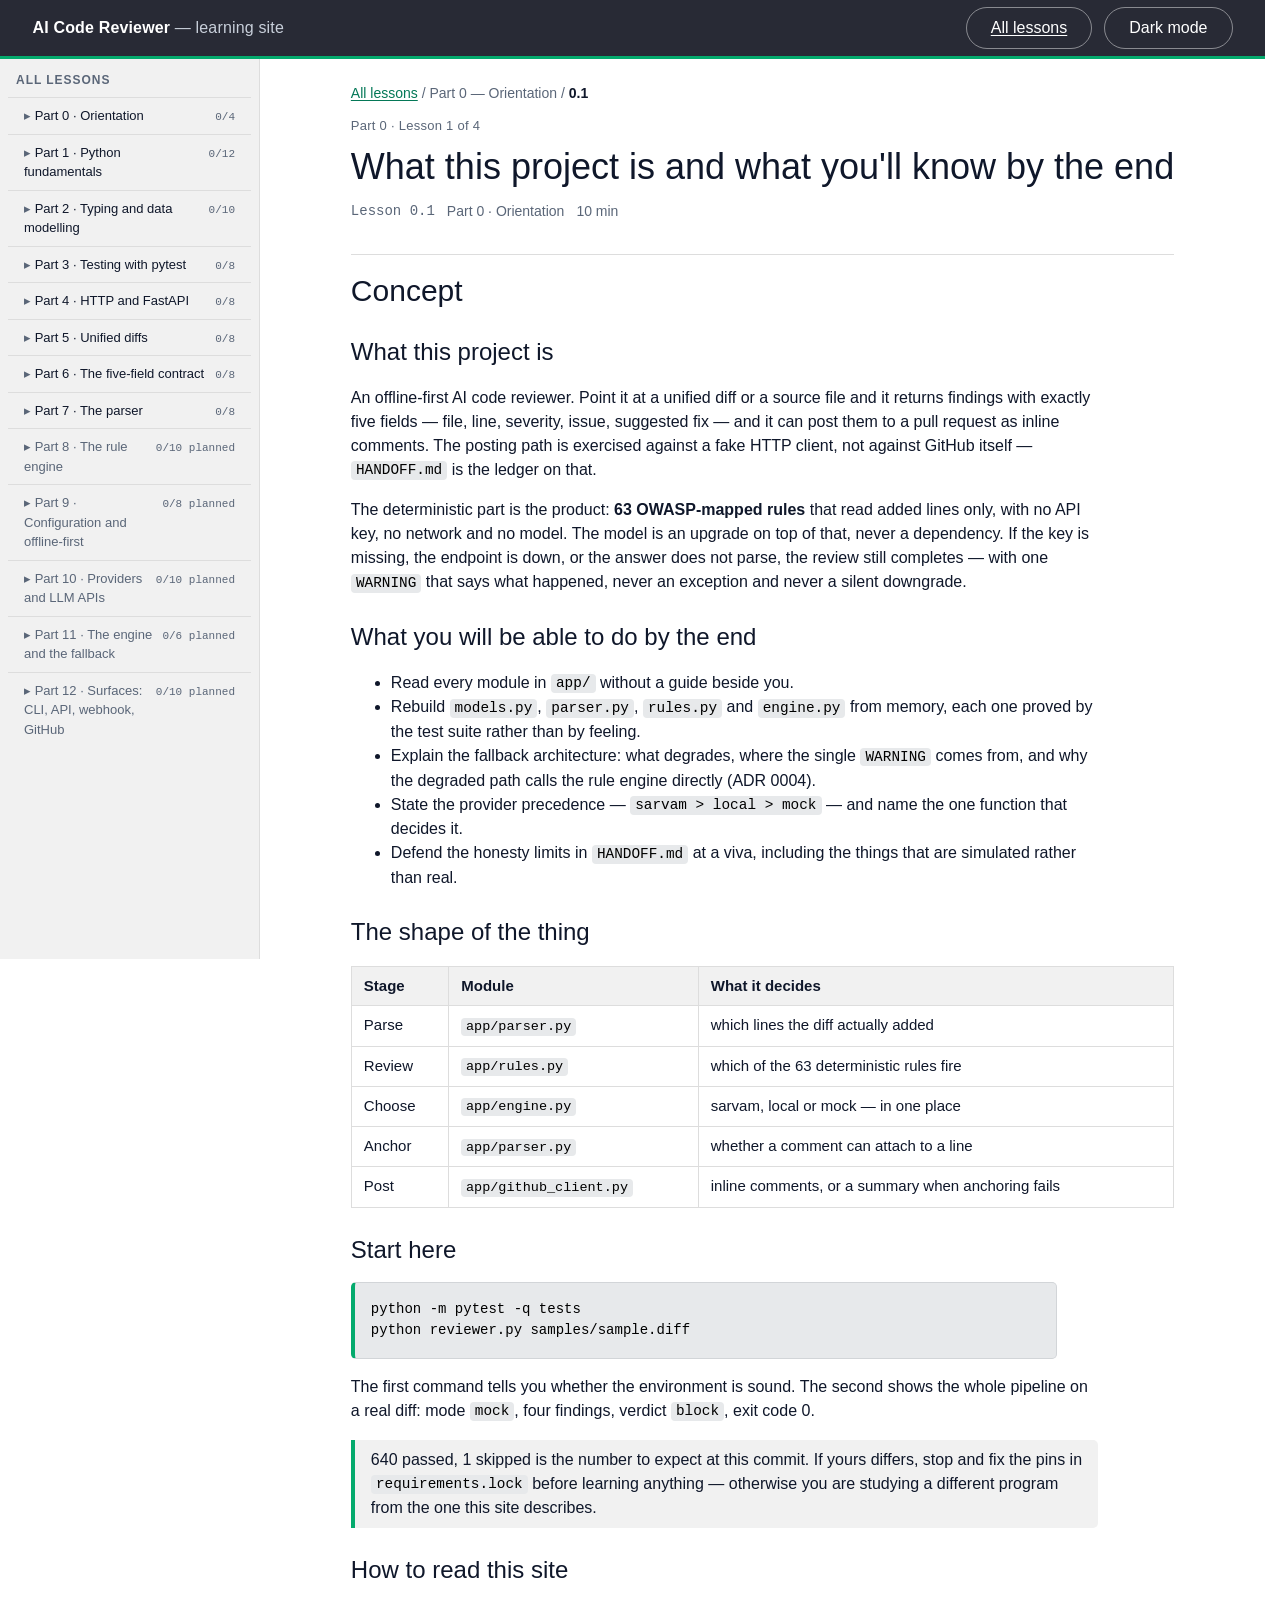
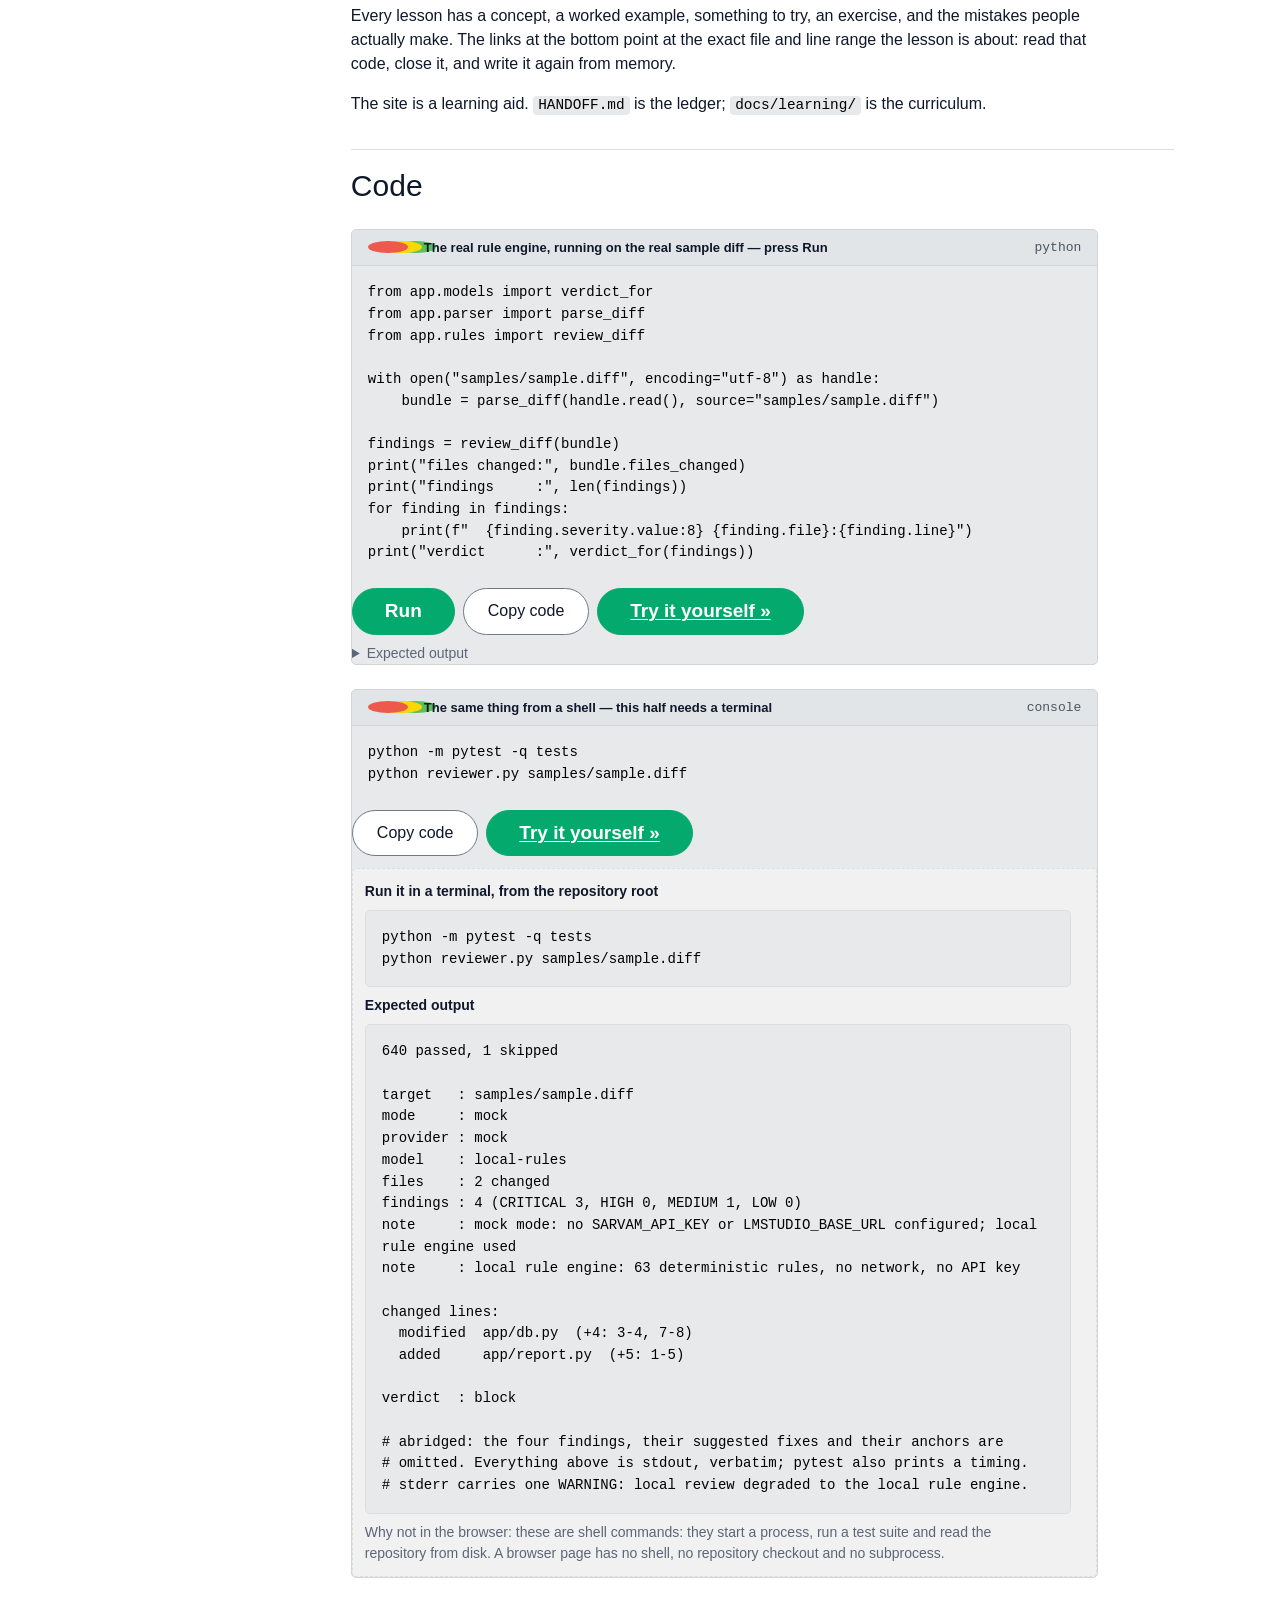
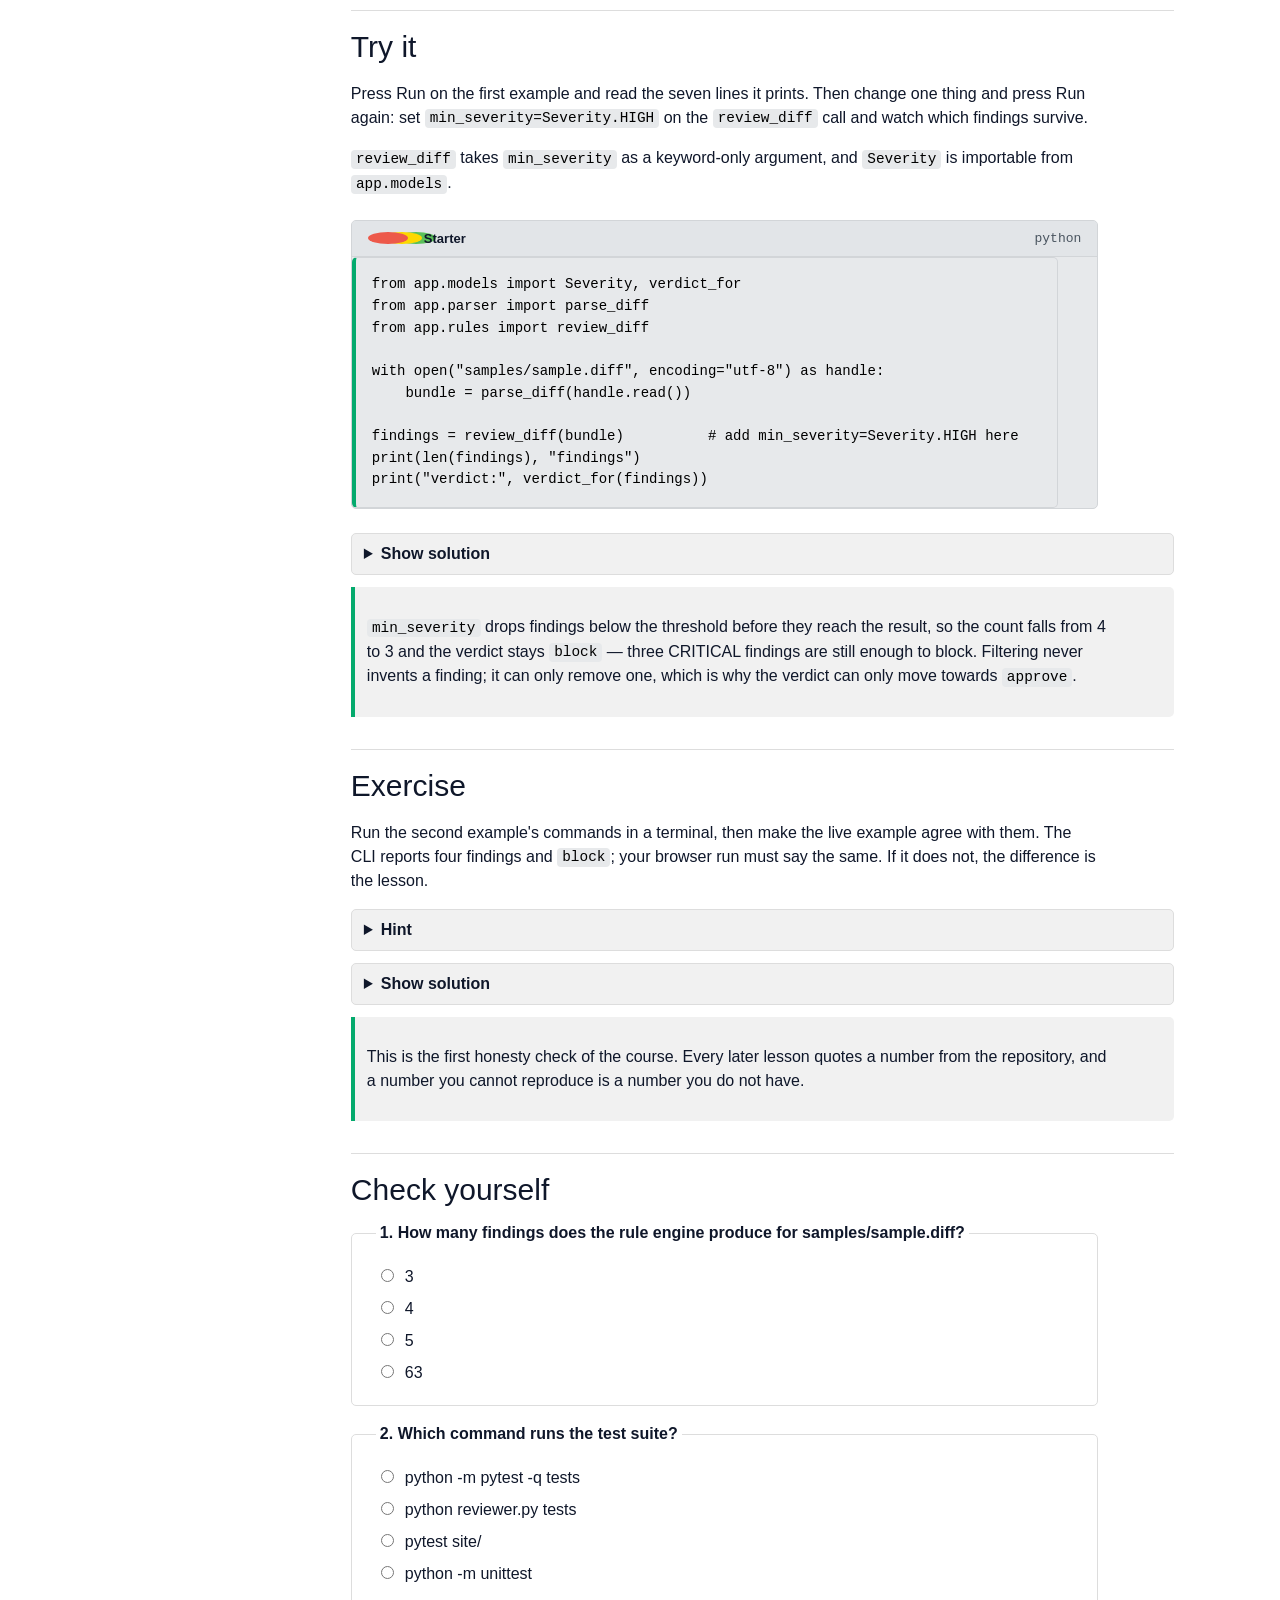
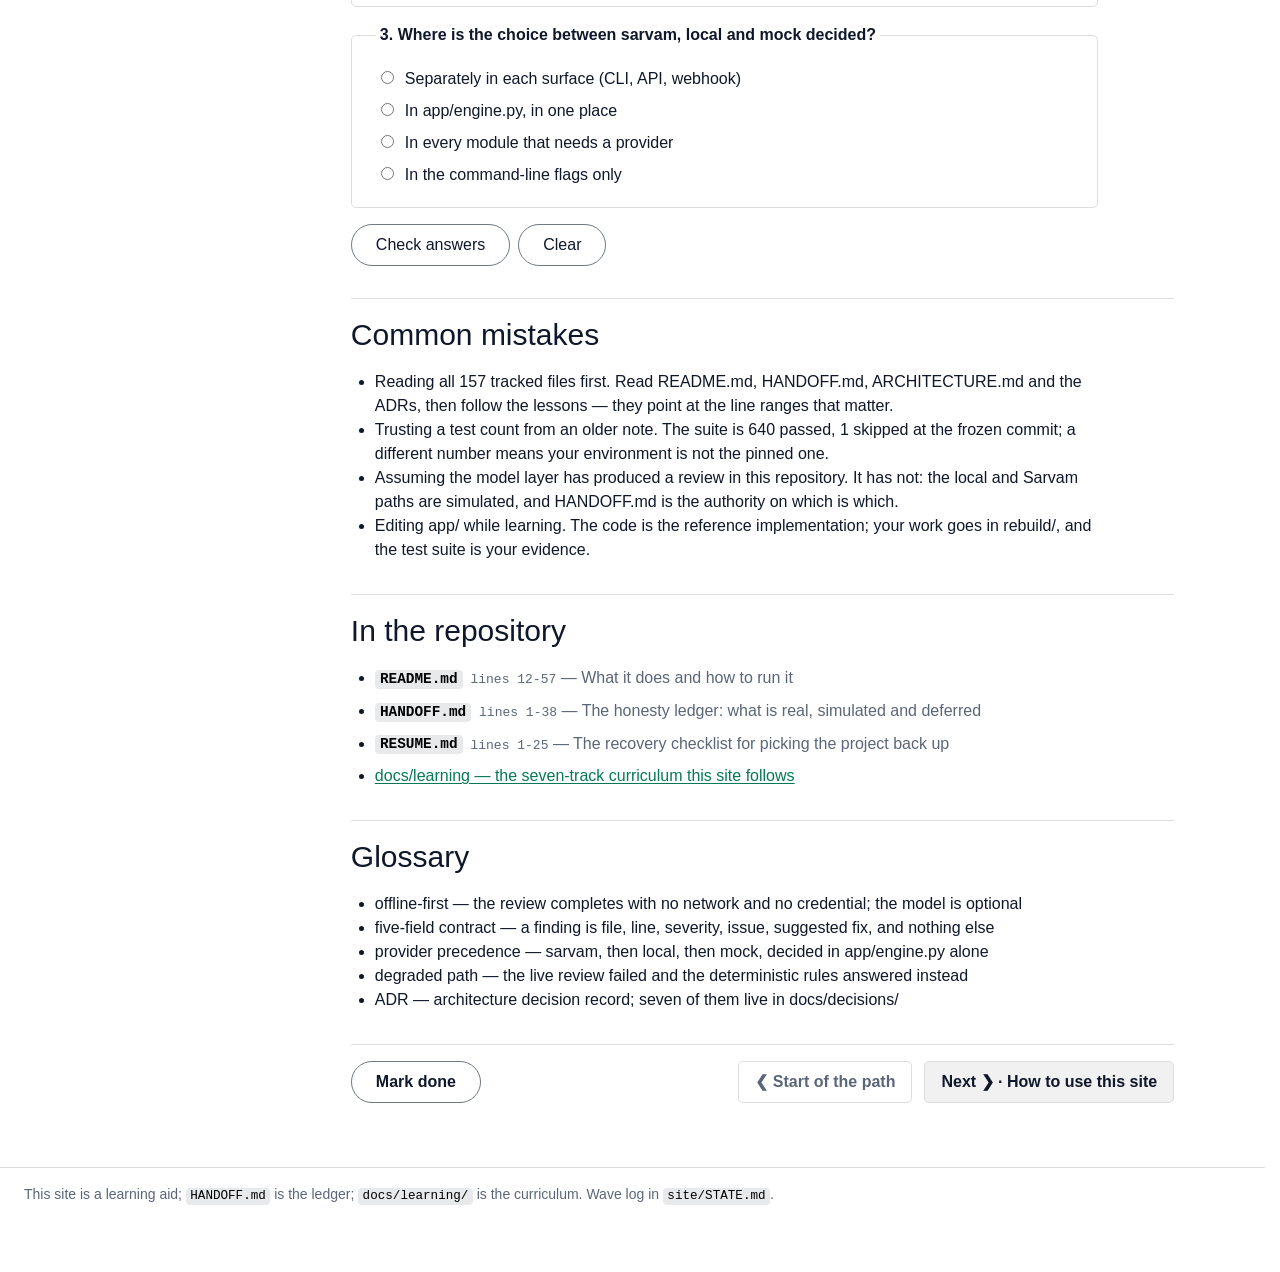
==== commit 171c4136: "Company audit — 15 lanes, and the fixes for what they found Fifteen auditors, one lane each: W3Schoo" ====
--- a/site/lesson.html
+++ b/site/lesson.html
@@ -96,7 +96,7 @@
 </div>
 
 <footer class="site-footer">
-  <p>This site is a learning aid; <code>docs/learning/</code> is the source of truth. Wave log in
+  <p>This site is a learning aid; <code>HANDOFF.md</code> is the ledger; <code>docs/learning/</code> is the curriculum. Wave log in
      <code>site/STATE.md</code>.</p>
 </footer>
 
--- a/site/assets/css/tokens.css
+++ b/site/assets/css/tokens.css
@@ -13,7 +13,11 @@
   --accent-strong: #047857;   /* text and filled buttons (AA at 16px) */
   --accent-hover: #059862;
   --accent-soft: #d9eee1;
+  --bar: #282a35;          /* the charcoal top bar */
+  --bar-text: #ffffff;
+  --bar-muted: #c8cfda;
   --accent-contrast: #ffffff;
+  --skip-bg: #047857;
 
   /* --- surfaces ---------------------------------------------------------- */
   --bg: #ffffff;
@@ -99,7 +103,11 @@
   --accent-strong: #04aa6d;  /* same green in dark: their button, not a mint variant */
   --accent-hover: #059862;
   --accent-soft: #14352a;
+  --bar: #1b1e26;
+  --bar-text: #ffffff;
+  --bar-muted: #c8cfda;
   --accent-contrast: #ffffff;
+  --skip-bg: #047857;   /* the skip link keeps the AA green in both themes */
 
   --bg: #282a35;
   --surface: #1f2229;
--- a/site/assets/css/layout.css
+++ b/site/assets/css/layout.css
@@ -34,6 +34,38 @@
 }
 
 
+
+/* W3Schools' tutorial pages carry a charcoal bar with a green rule under it —
+ * that bar is most of what makes the site read as green at a glance. */
+.site-header {
+  background: var(--bar);
+  border-bottom: 3px solid var(--accent);
+}
+
+.site-header .brand {
+  color: var(--bar-text);
+}
+
+.site-header .brand span {
+  color: var(--bar-muted);
+}
+
+.site-header .progress-total,
+.site-header #progress-total {
+  color: var(--bar-muted); /* 9.09:1 on the bar; --muted was 2.45:1 */
+}
+
+.site-header .btn {
+  background: transparent;
+  border-color: rgba(255, 255, 255, 0.45);
+  color: var(--bar-text);
+}
+
+.site-header .btn:hover {
+  background: var(--accent);
+  border-color: var(--accent);
+  color: var(--accent-contrast);
+}
 
 .site-header-inner,
 .page {
@@ -423,8 +455,10 @@
   background: var(--accent);
   border-color: var(--accent);
   color: var(--accent-contrast);
-  font-weight: 600;
-  font-size: 1.1875rem; /* 19px: 14.25pt bold clears the large-text line */
+  /* 19px at weight 700 is 14.25pt bold, which is WCAG's large text — the one
+   * reason white on the brand green's 3.01:1 is allowed. At 600 it is not. */
+  font-weight: 700;
+  font-size: 1.1875rem;
   padding-inline: var(--space-6);
 }
 
--- a/site/assets/css/code.css
+++ b/site/assets/css/code.css
@@ -92,8 +92,10 @@
   background: var(--accent);
   color: var(--accent-contrast);
   border-color: var(--accent);
-  font-weight: 600;
-  font-size: 1.1875rem; /* 19px: 14.25pt bold clears the large-text line */
+  /* 19px at weight 700 is 14.25pt bold, which is WCAG's large text — the one
+   * reason white on the brand green's 3.01:1 is allowed. At 600 it is not. */
+  font-weight: 700;
+  font-size: 1.1875rem;
   padding-inline: var(--space-6);
 }
 
--- a/site/assets/css/print.css
+++ b/site/assets/css/print.css
@@ -46,10 +46,9 @@
 
 /* ------------------------------------------------------------------ layout */
 
-.site-header {
-  border-bottom: 1px solid var(--border);
-  background: var(--surface);
-}
+/* The header's own colours live in layout.css. This sheet used to restate them
+ * here, outside any media query, and because print.css loads last it silently
+ * beat the real rule — which is why the top bar stayed grey. */
 
 /* ------------------------------------------------------------------- print */
 
@@ -159,8 +158,15 @@
     display: none;
   }
 
+  /* The label stays on paper: without it the expected output prints as a bare
+   * grey box that looks like real program output. */
   details.expected-output > summary {
-    display: none;
+    display: block;
+    font-weight: 700;
+  }
+
+  details.expected-output > summary::marker {
+    content: "";
   }
 
   p,
@@ -202,3 +208,11 @@
     break-inside: auto;
   }
 }
+
+/* The terminal panel already prints the command, so the code figure above it
+ * must not print it a second time. */
+@media print {
+  pre.code.terminal-command {
+    display: none;
+  }
+}
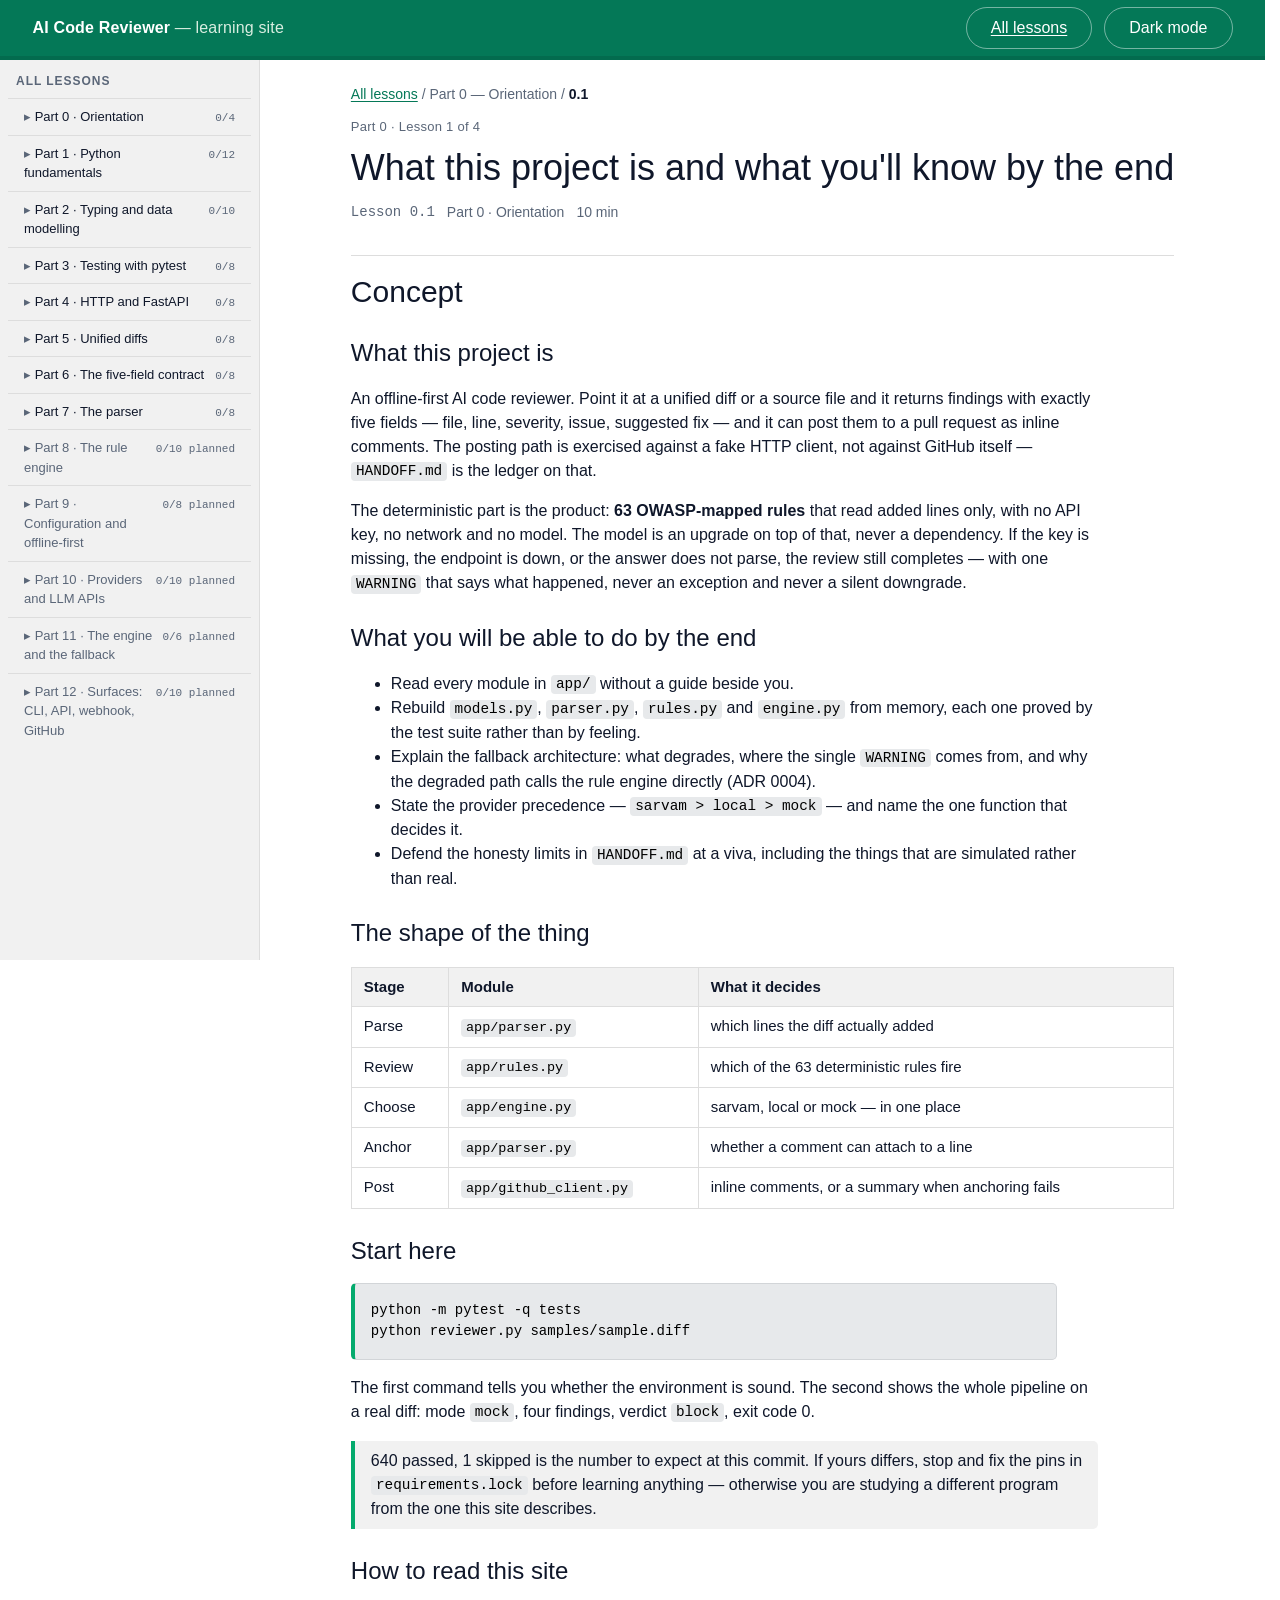
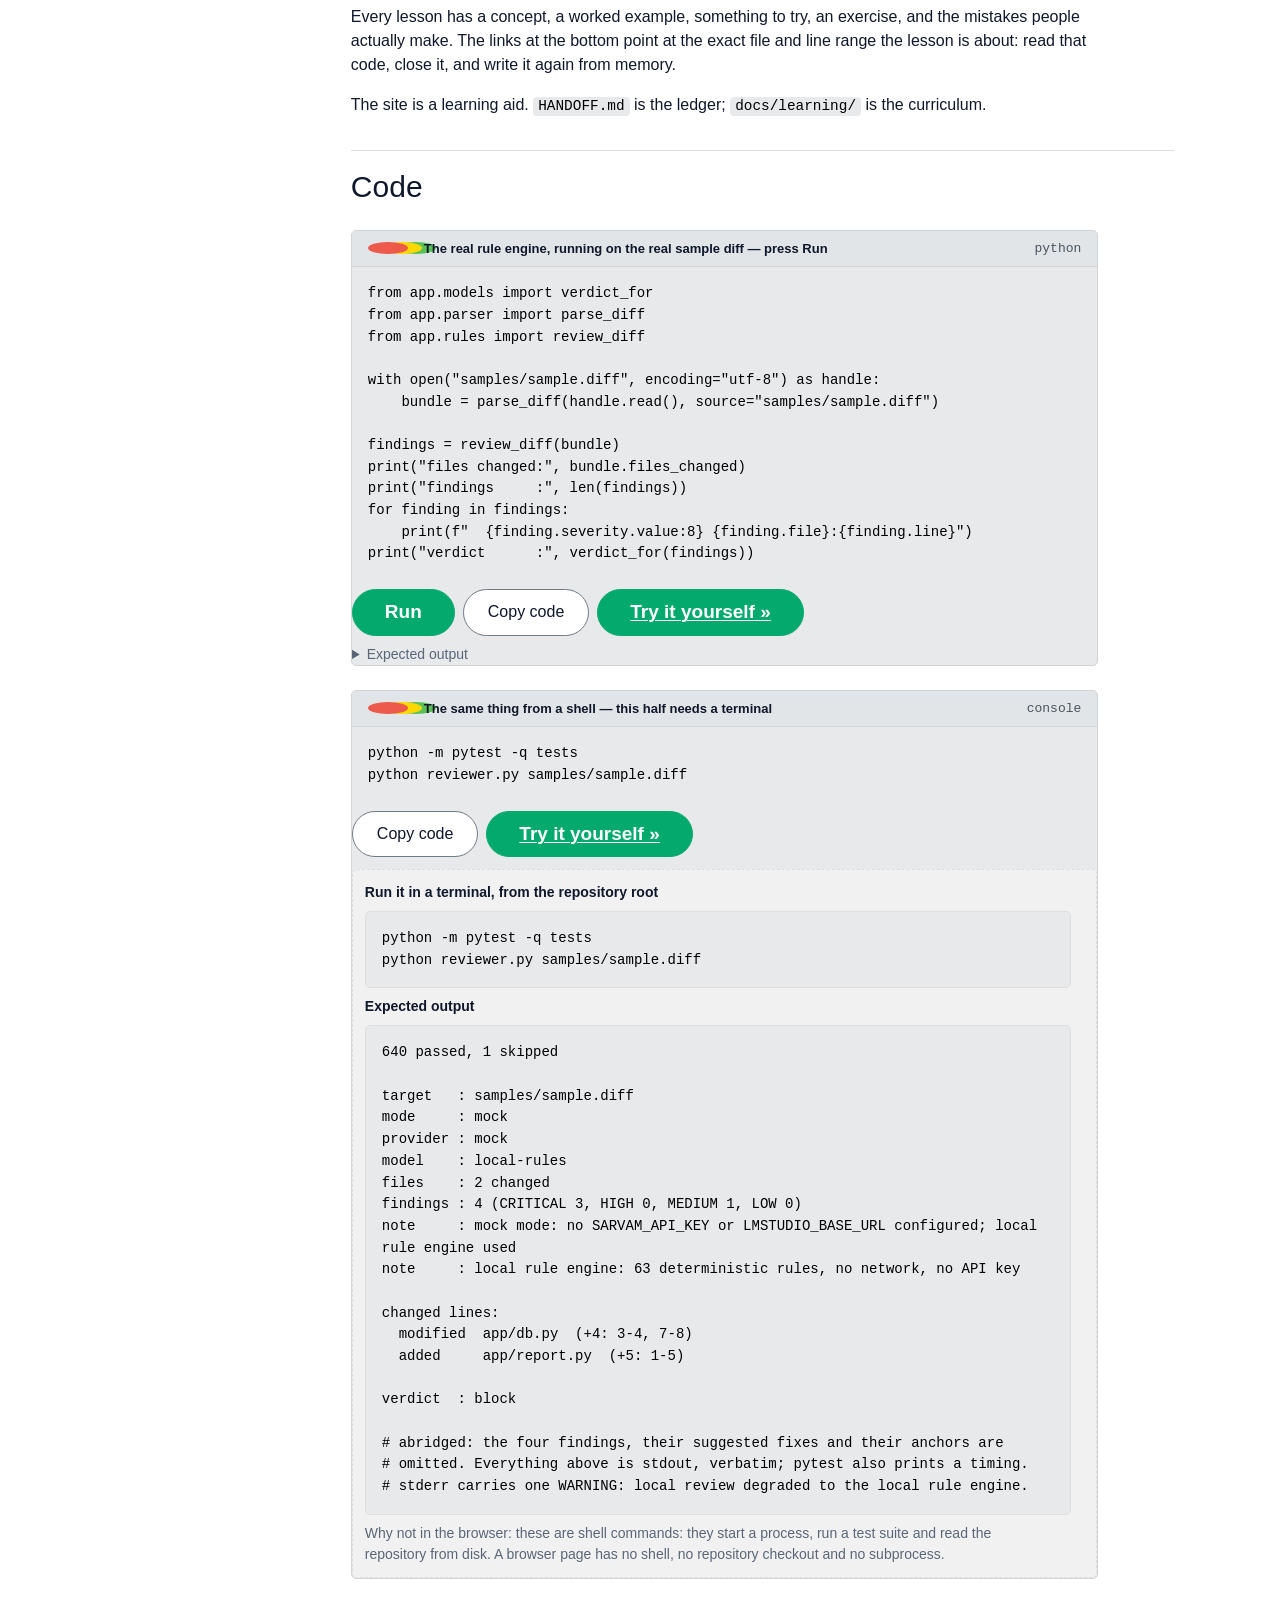
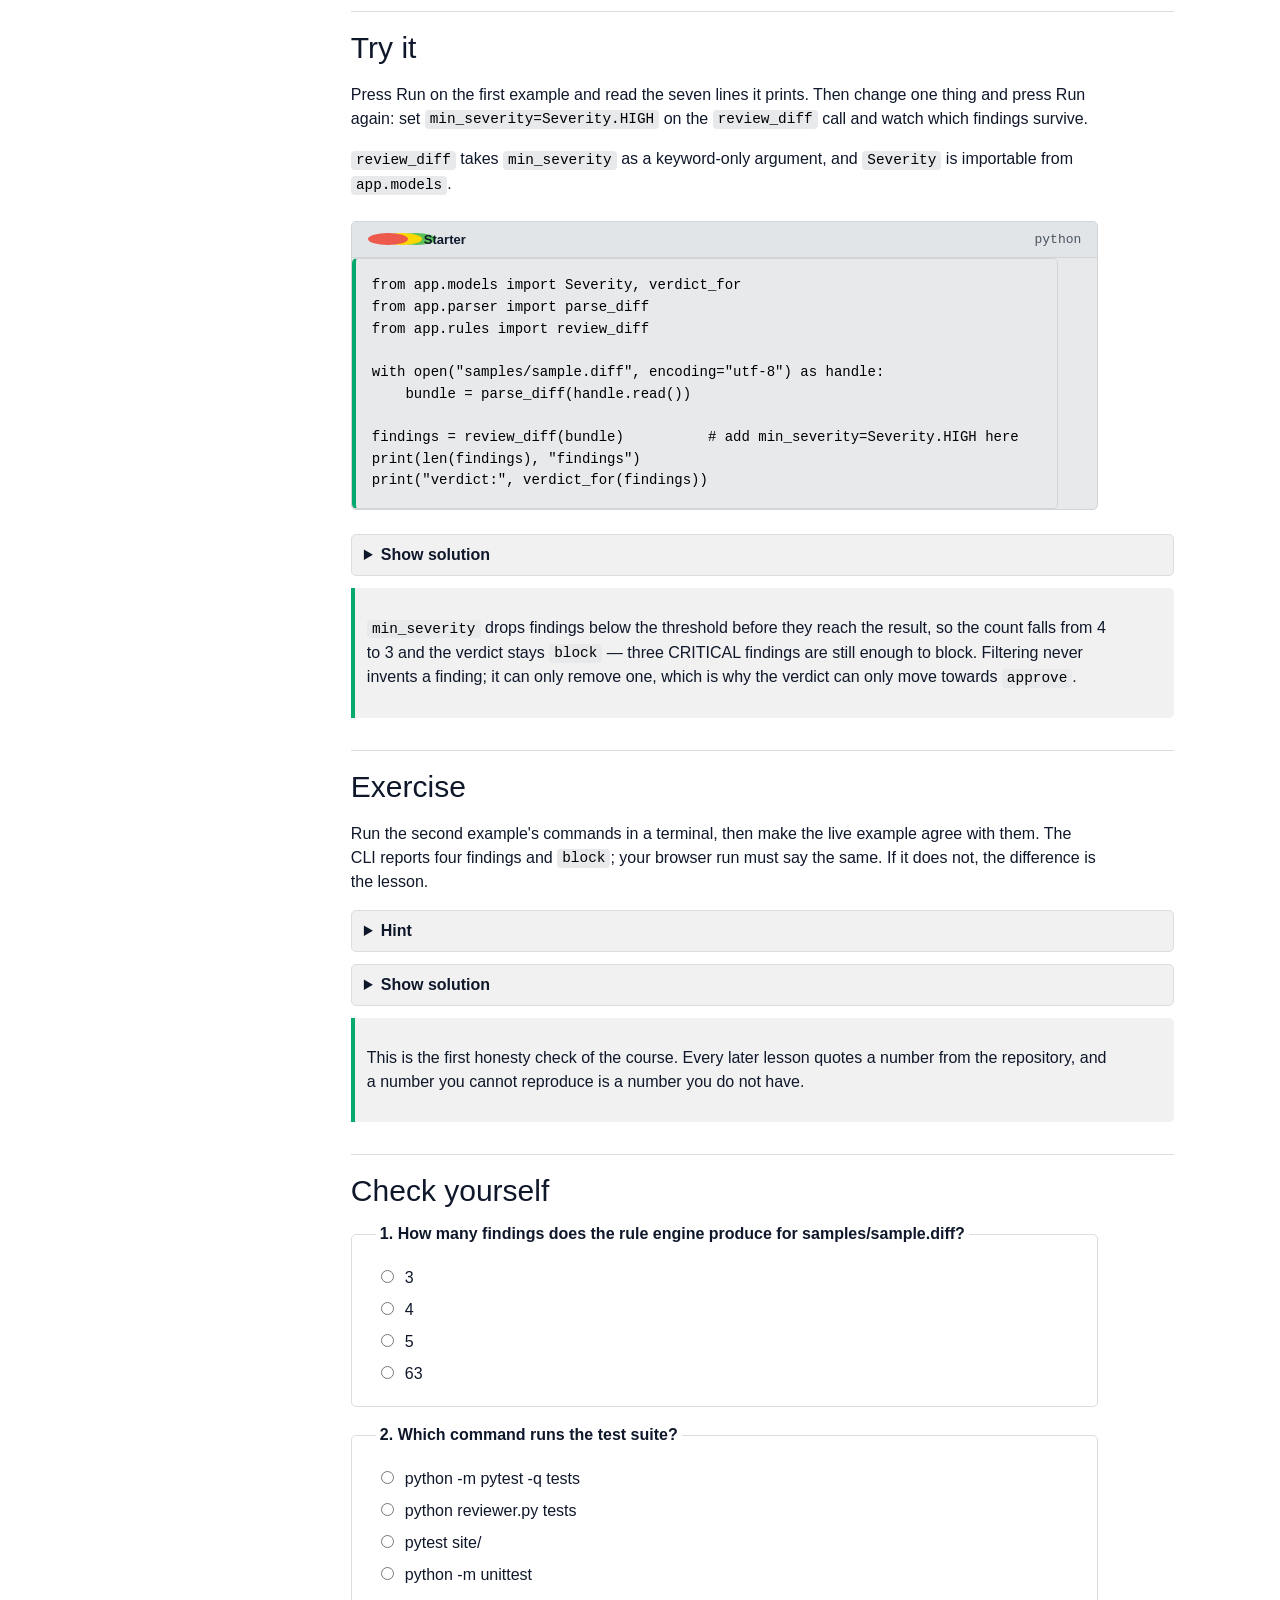
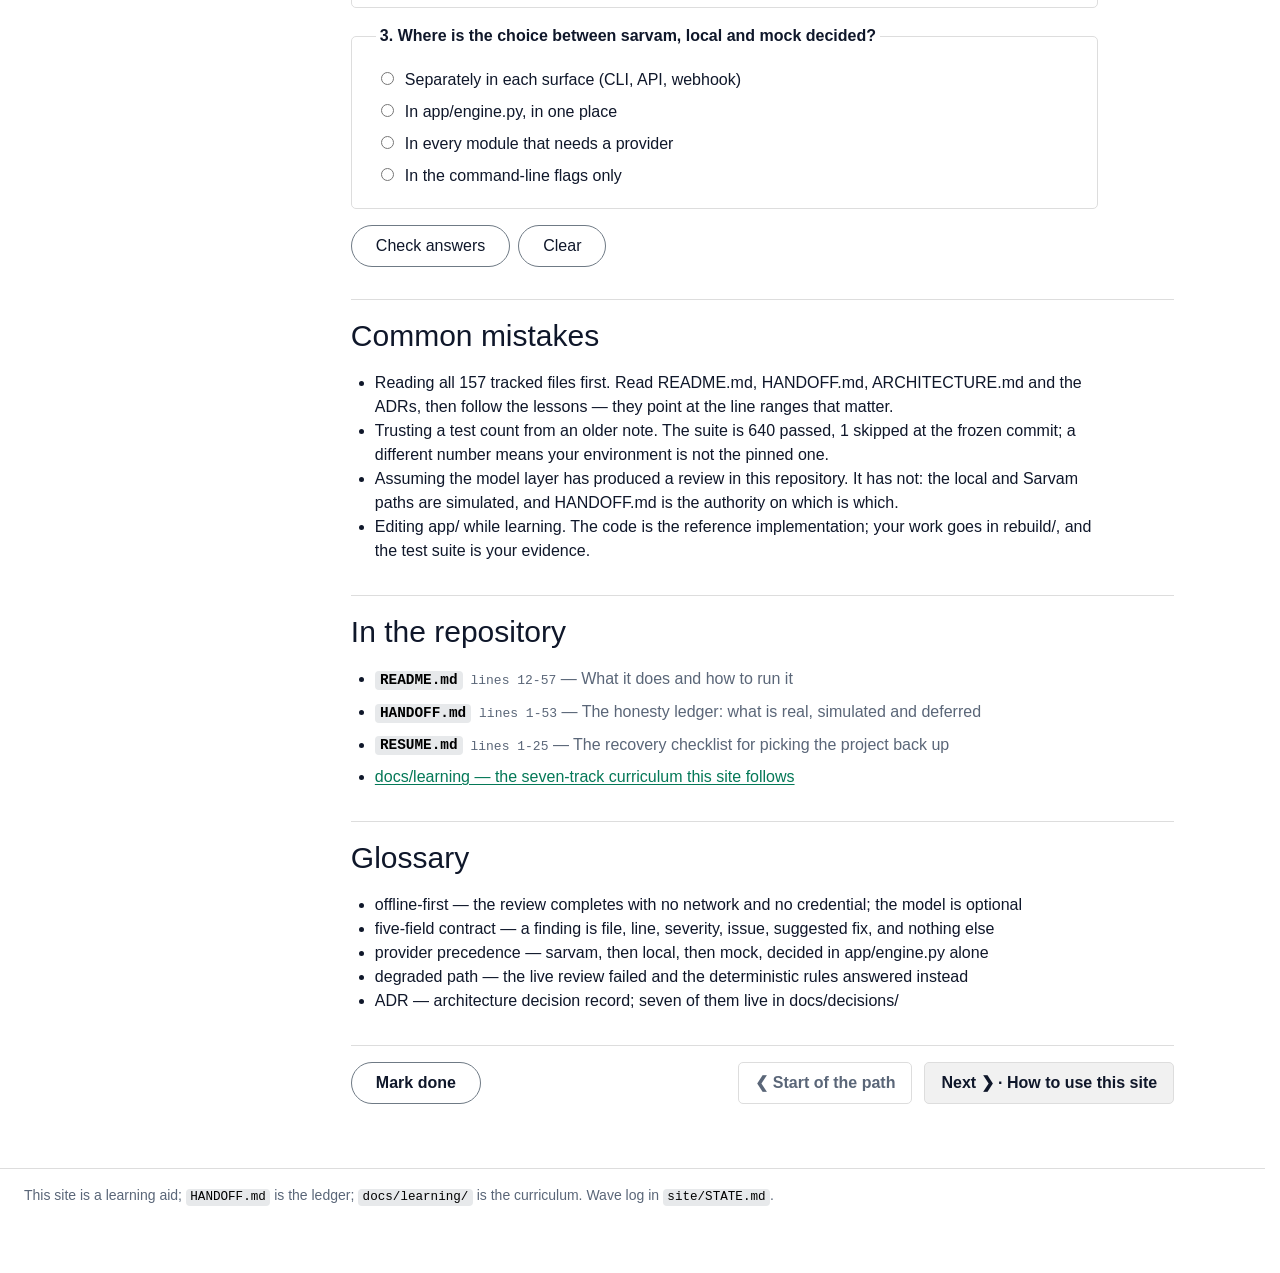
==== commit 423fd33c: "Wave 5b — content integrity pass (six of eleven items, one partial) No new lessons. What is done, wi" ====
--- a/site/lesson.html
+++ b/site/lesson.html
@@ -4,6 +4,21 @@
 <meta charset="utf-8">
 <meta name="viewport" content="width=device-width, initial-scale=1">
 <title>Lesson — AI Code Reviewer, learned from the code</title>
+  <script>
+    /* Applied before first paint: reading localStorage in app.js meant a dark
+     * reader saw a light page for ~300 ms on every navigation. Inline and
+     * synchronous, because a fetch would not run from file://. */
+    (function () {
+      try {
+        var theme = localStorage.getItem("ai-reviewer-learning-theme-v1");
+        if (theme === "dark" || theme === "light") {
+          document.documentElement.setAttribute("data-theme", theme);
+        }
+      } catch (error) {
+        /* Private mode can throw on localStorage; light is the default. */
+      }
+    })();
+  </script>
 <link rel="stylesheet" href="assets/css/tokens.css">
 <link rel="stylesheet" href="assets/css/layout.css">
 <link rel="stylesheet" href="assets/css/components.css">
--- a/site/assets/css/tokens.css
+++ b/site/assets/css/tokens.css
@@ -13,9 +13,9 @@
   --accent-strong: #047857;   /* text and filled buttons (AA at 16px) */
   --accent-hover: #059862;
   --accent-soft: #d9eee1;
-  --bar: #282a35;          /* the charcoal top bar */
+  --bar: #047857;          /* the green bar; #04AA6D is only 3.01:1 under white */
   --bar-text: #ffffff;
-  --bar-muted: #c8cfda;
+  --bar-muted: #d9eee1;    /* pale green: 4.51:1 on the bar */
   --accent-contrast: #ffffff;
   --skip-bg: #047857;
 
@@ -103,7 +103,7 @@
   --accent-strong: #04aa6d;  /* same green in dark: their button, not a mint variant */
   --accent-hover: #059862;
   --accent-soft: #14352a;
-  --bar: #1b1e26;
+  --bar: #047857;
   --bar-text: #ffffff;
   --bar-muted: #c8cfda;
   --accent-contrast: #ffffff;
--- a/site/assets/css/layout.css
+++ b/site/assets/css/layout.css
@@ -39,7 +39,7 @@
  * that bar is most of what makes the site read as green at a glance. */
 .site-header {
   background: var(--bar);
-  border-bottom: 3px solid var(--accent);
+  border-bottom: 4px solid #036b4e; /* a step darker than the bar, so the edge reads */
 }
 
 .site-header .brand {
--- a/site/assets/css/components.css
+++ b/site/assets/css/components.css
@@ -119,10 +119,15 @@
 
 .part {
   border: 1px solid var(--border);
+  border-left: 4px solid var(--accent); /* the green edge, on every part */
   border-radius: var(--radius);
   padding: var(--space-4);
   margin-bottom: var(--space-3);
   background: var(--bg);
+}
+
+.part-pending {
+  border-left-color: var(--border-strong);
 }
 
 .part-pending {
@@ -144,7 +149,7 @@
 }
 
 .part-number {
-  color: var(--muted);
+  color: var(--accent-strong);
   font-family: var(--font-mono);
   font-size: 0.8125rem;
   font-weight: 500;
@@ -154,8 +159,9 @@
 
 .part-badge {
   font-size: 0.8125rem;
-  color: var(--muted);
-  border: 1px solid var(--border);
+  color: var(--accent-strong);
+  background: var(--accent-soft);
+  border: 1px solid transparent;
   border-radius: 999px;
   padding: 0 var(--space-3);
   white-space: nowrap;
--- a/site/assets/css/print.css
+++ b/site/assets/css/print.css
@@ -105,6 +105,18 @@
   .code-figure {
     overflow: visible; /* a long line must not be clipped on paper */
     box-shadow: none;
+    /* A short block should not be split across a page. A block taller than the
+     * page cannot be kept whole, so the code itself is allowed to flow — the
+     * card moves as one where it fits, and continues where it cannot. */
+    break-inside: avoid;
+  }
+
+  .code-figure > pre.code {
+    break-inside: auto;
+  }
+
+  .code-caption {
+    break-after: avoid; /* the label never sits alone at the foot of a page */
   }
 
   pre.code,
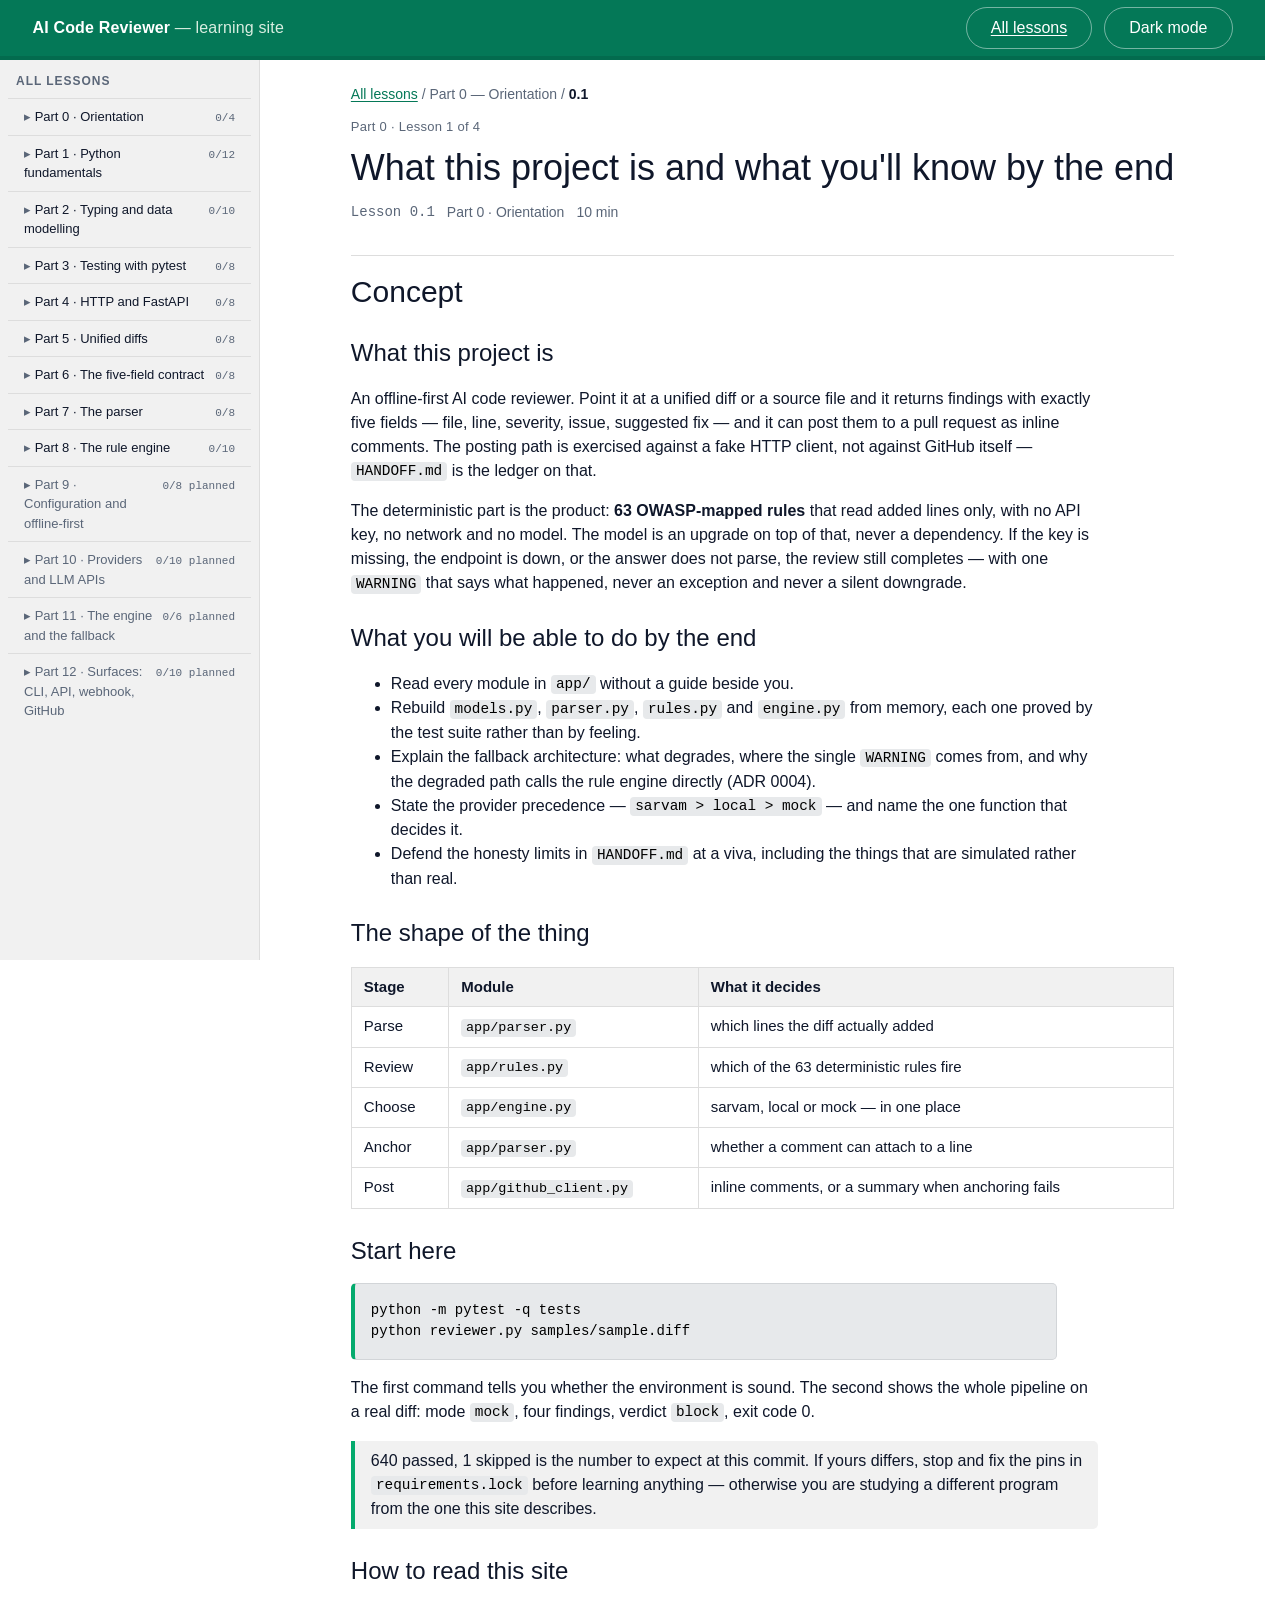
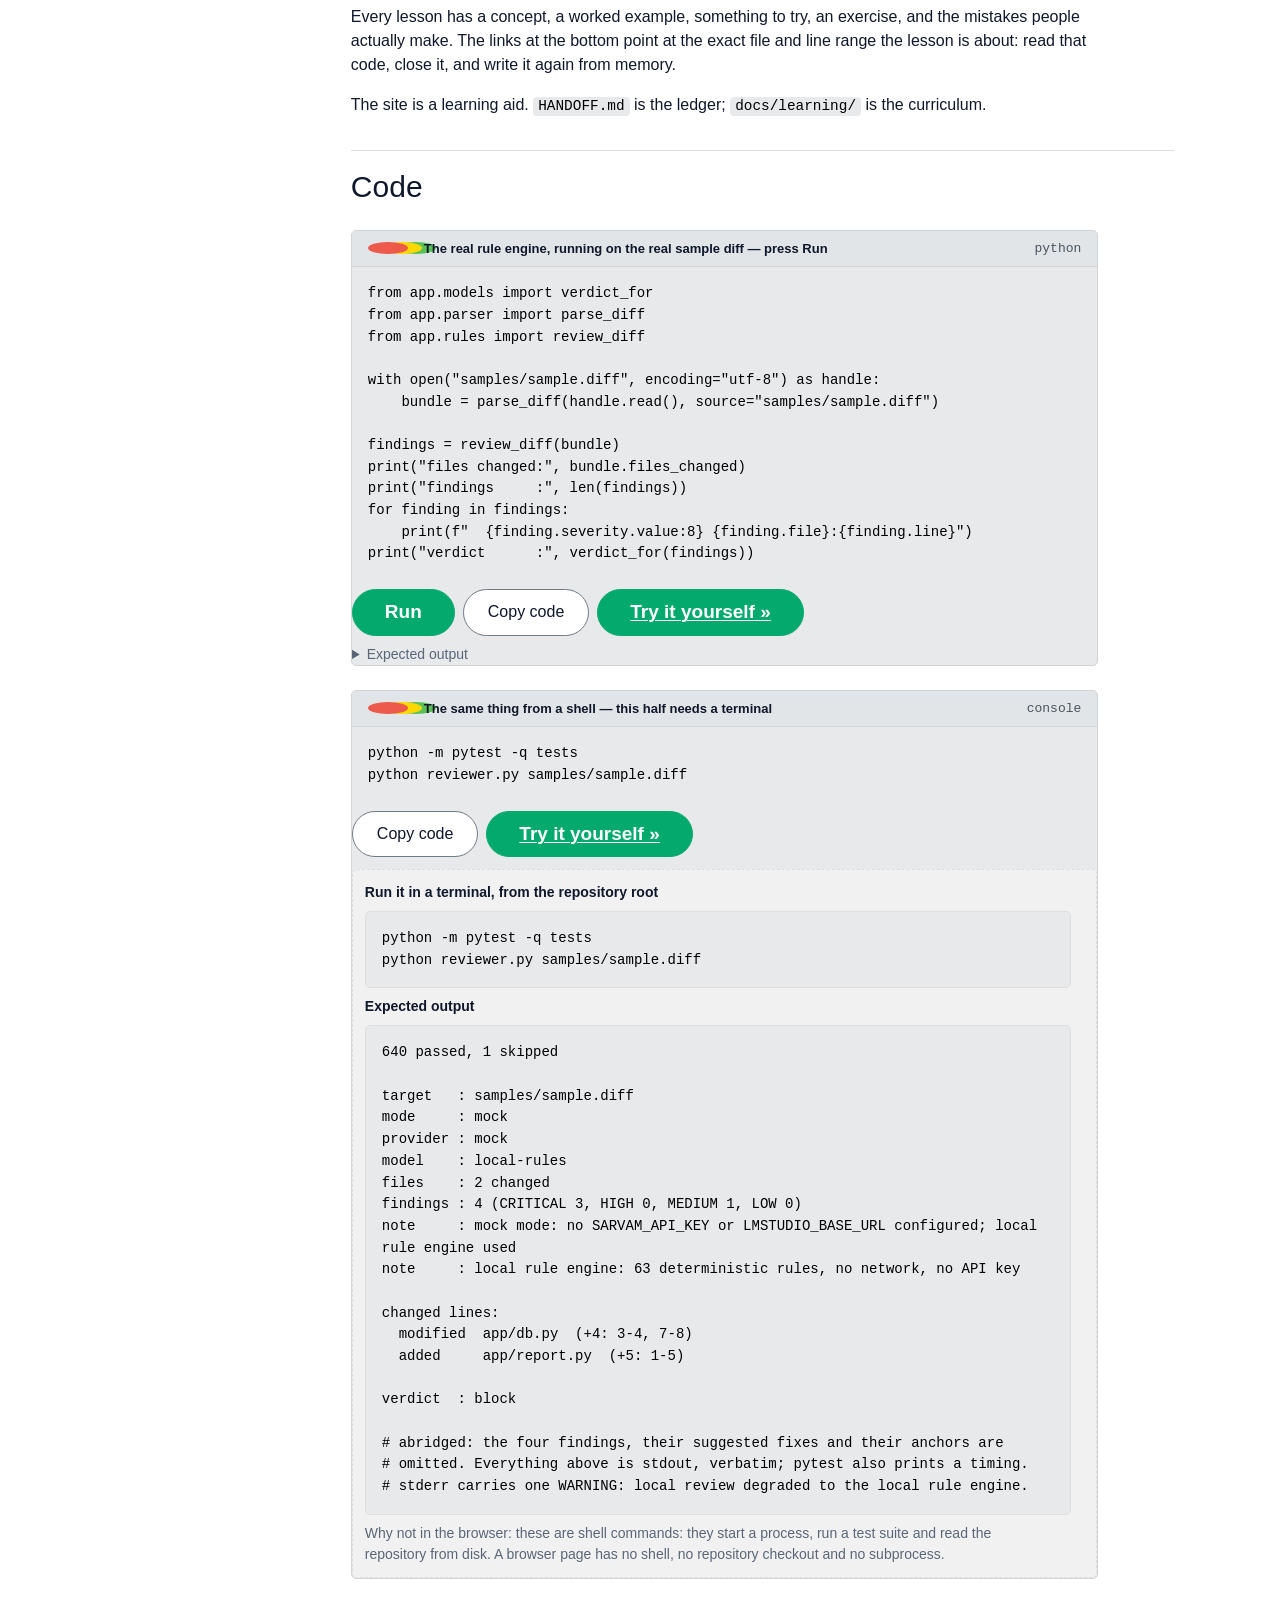
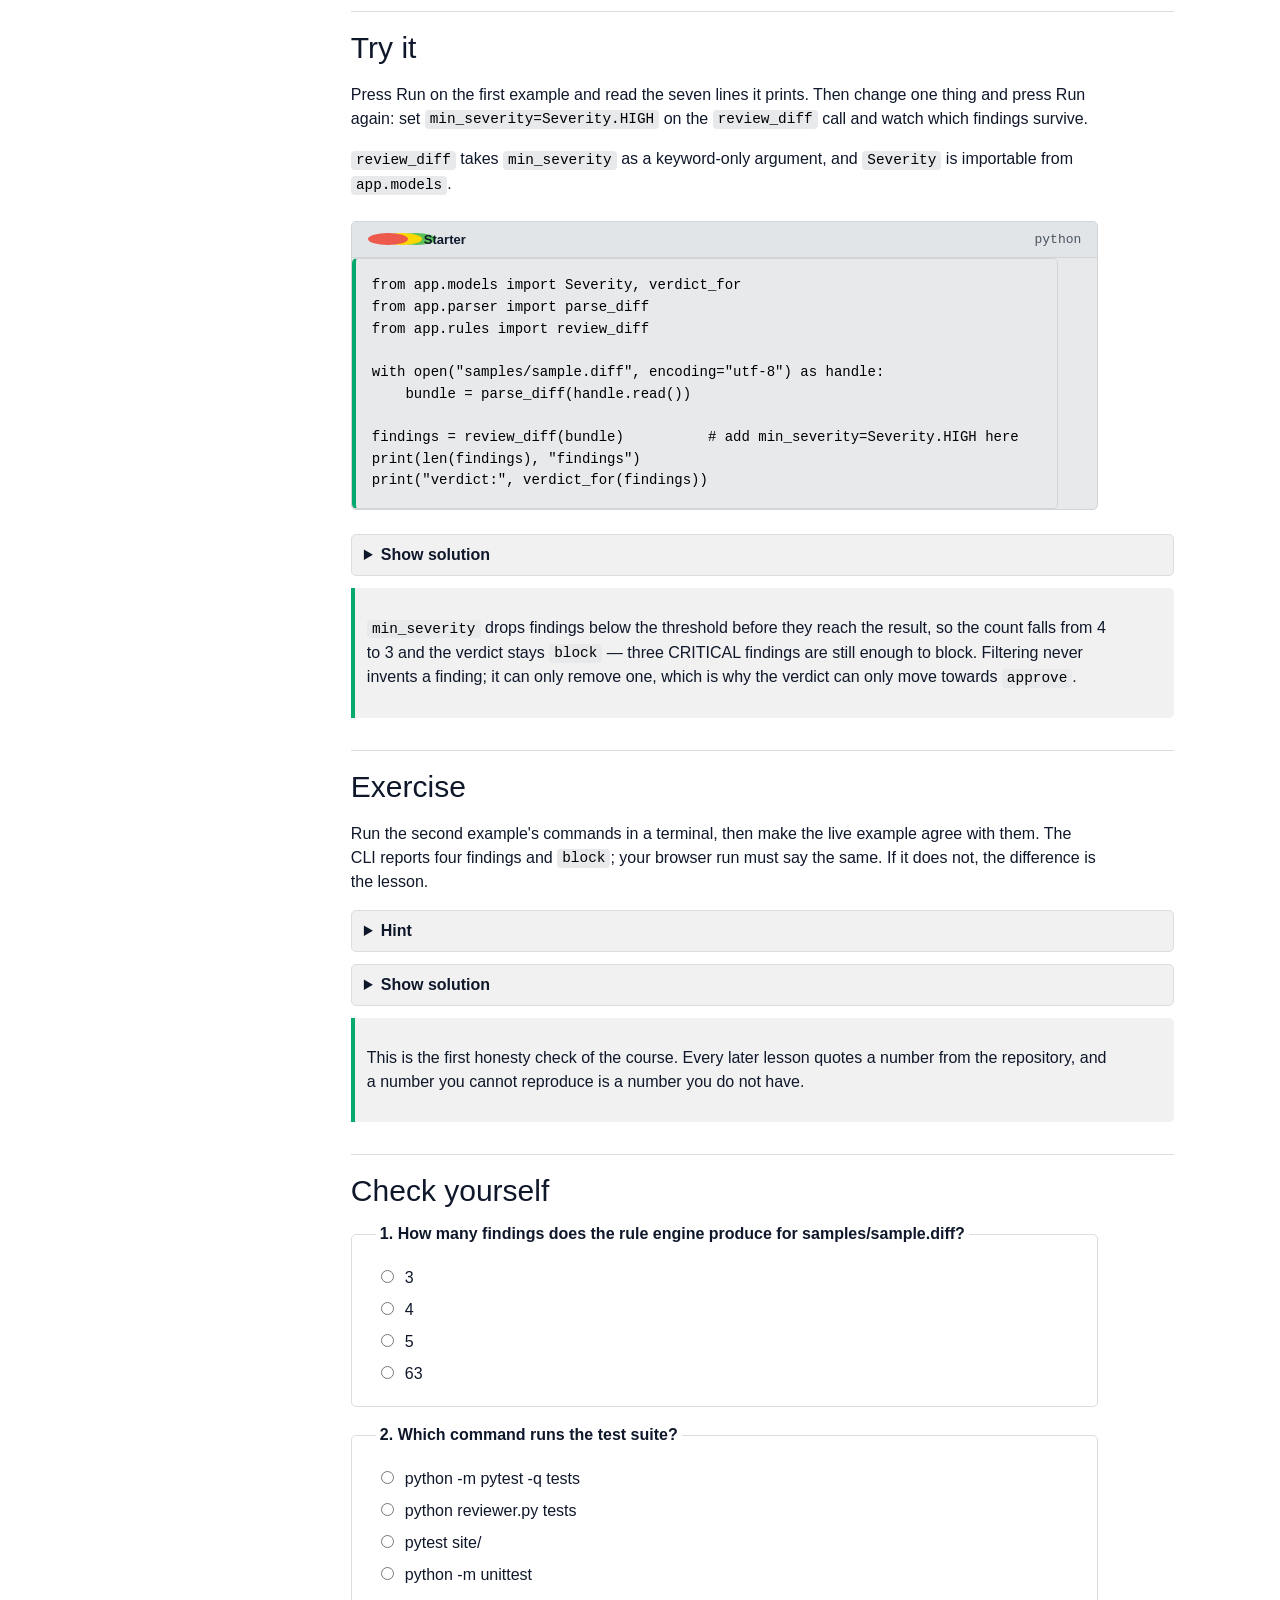
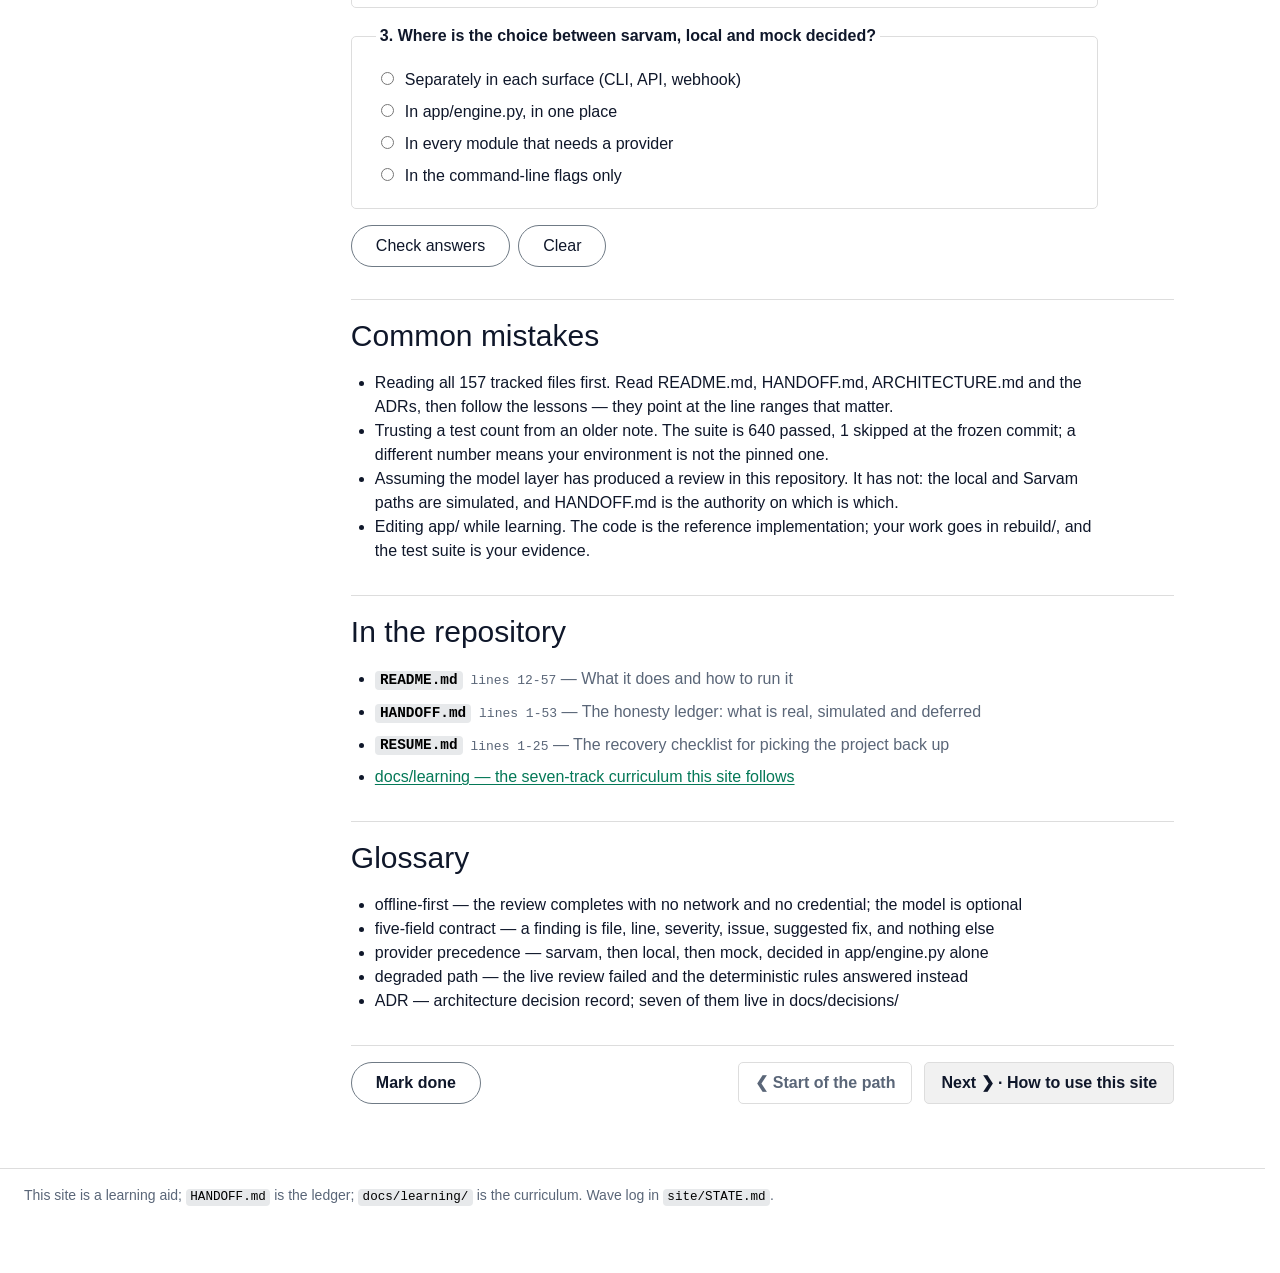
==== commit c36d1cfb: "Wave 6a — Part 8, The rule engine Ten lessons, 8.1-8.10, the site at 76 across nine parts.  Every ex" ====
--- a/site/lesson.html
+++ b/site/lesson.html
@@ -190,6 +190,16 @@
 <script src="content/part-7/lesson-7.6.js"></script>
 <script src="content/part-7/lesson-7.7.js"></script>
 <script src="content/part-7/lesson-7.8.js"></script>
+<script src="content/part-8/lesson-8.1.js"></script>
+<script src="content/part-8/lesson-8.2.js"></script>
+<script src="content/part-8/lesson-8.3.js"></script>
+<script src="content/part-8/lesson-8.4.js"></script>
+<script src="content/part-8/lesson-8.5.js"></script>
+<script src="content/part-8/lesson-8.6.js"></script>
+<script src="content/part-8/lesson-8.7.js"></script>
+<script src="content/part-8/lesson-8.8.js"></script>
+<script src="content/part-8/lesson-8.9.js"></script>
+<script src="content/part-8/lesson-8.10.js"></script>
 <script>
   (function () {
     function boot() {
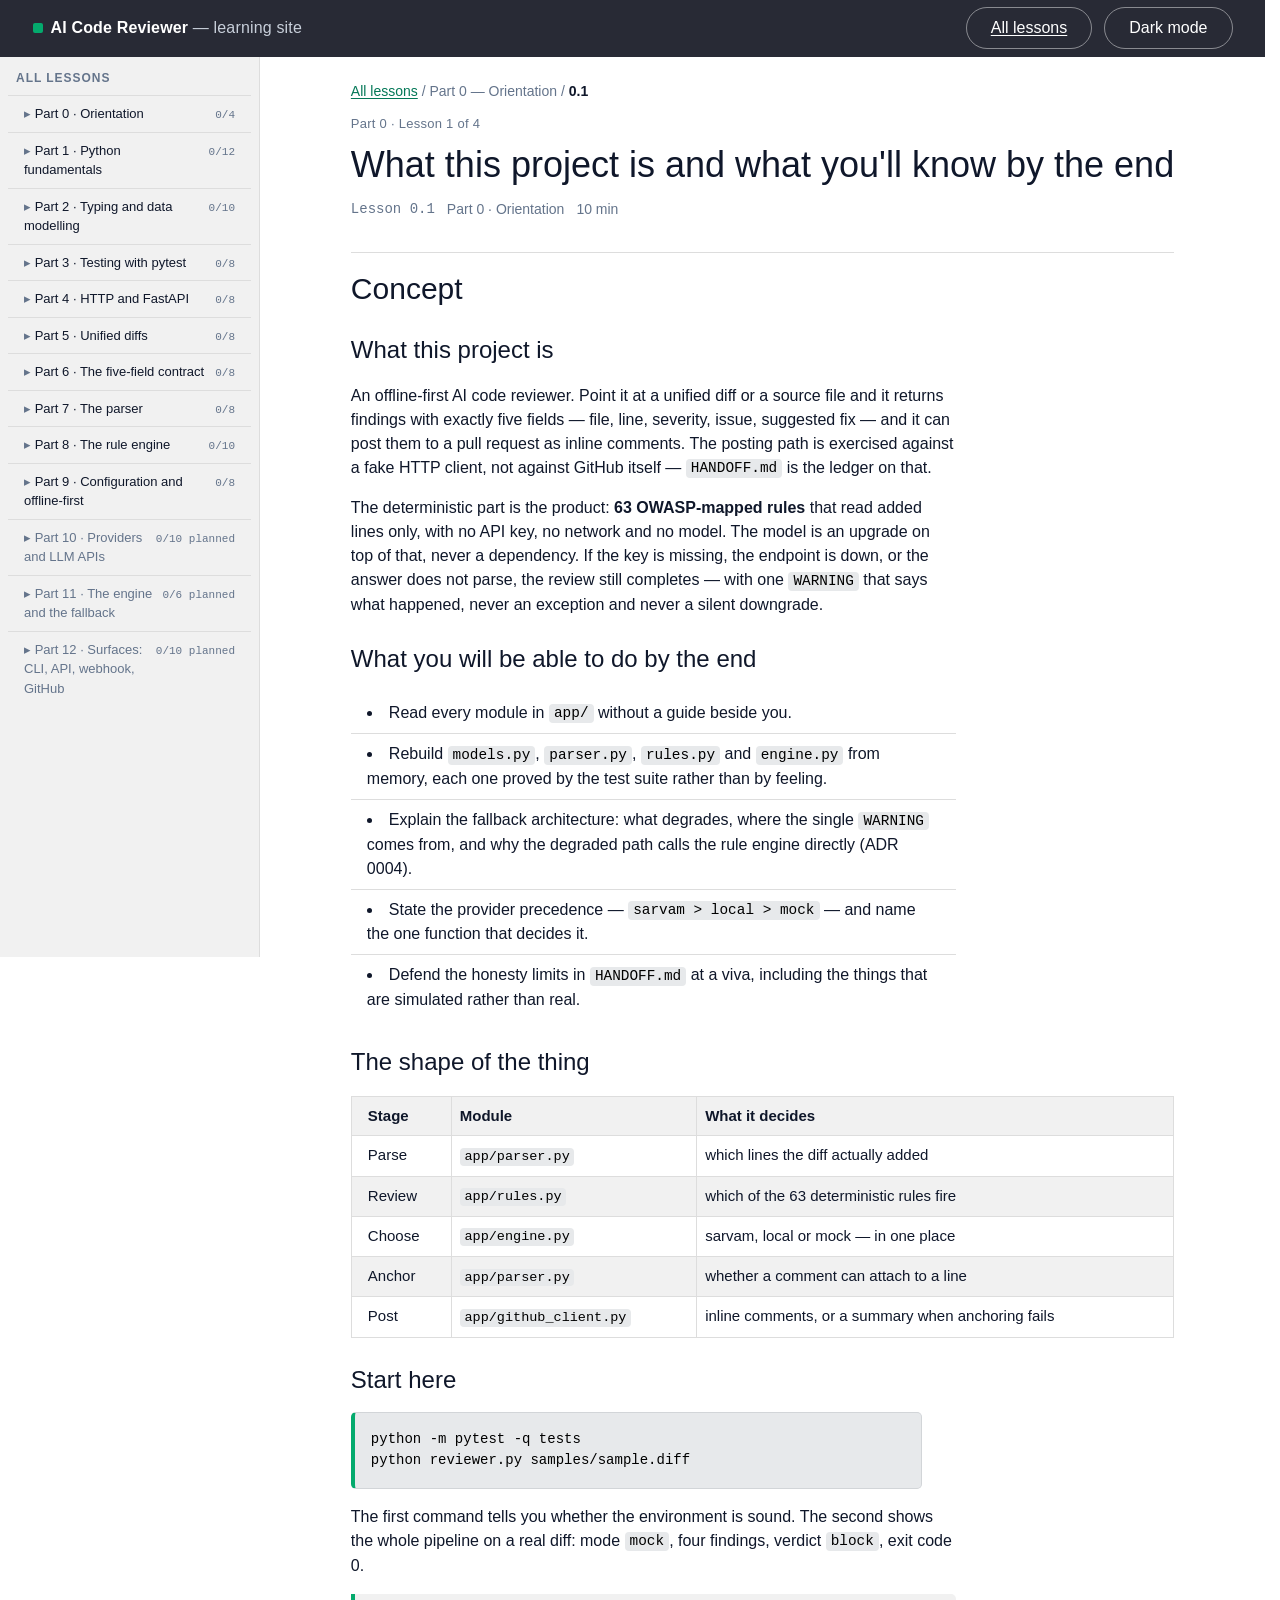
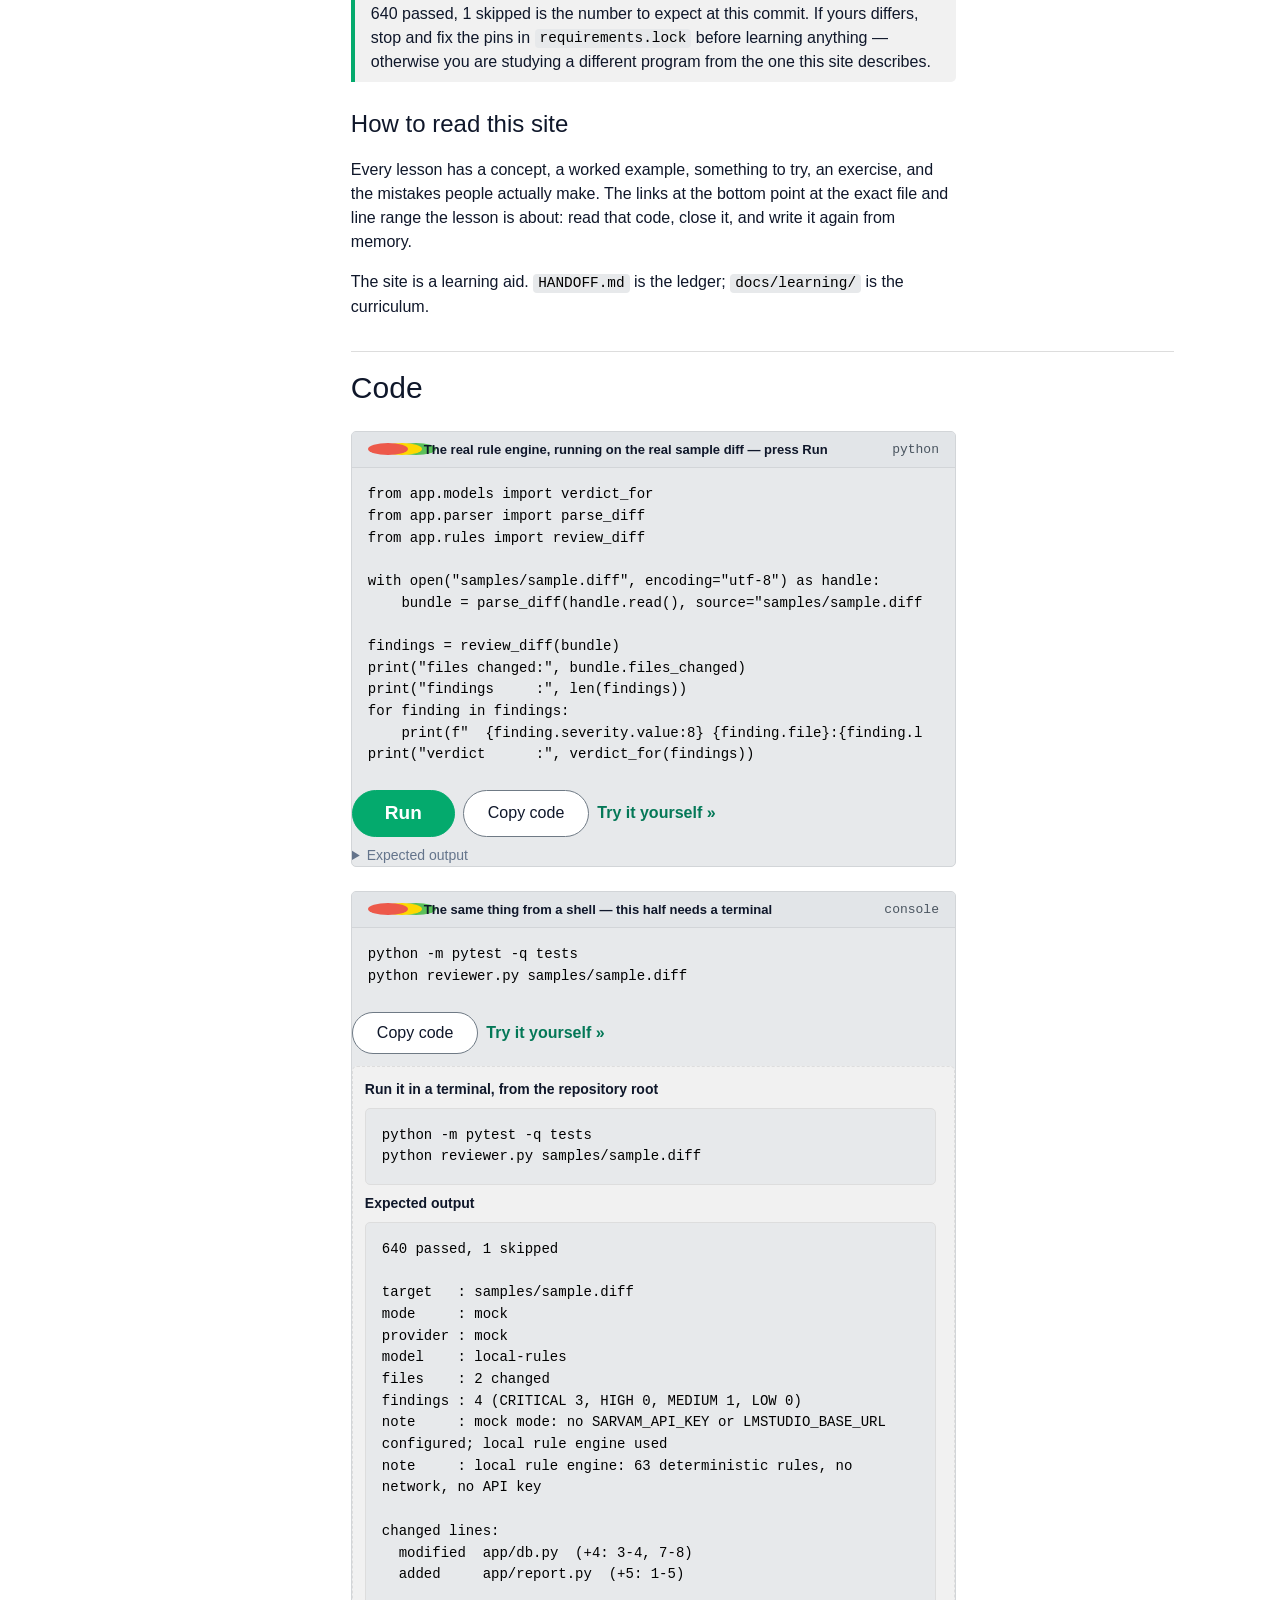
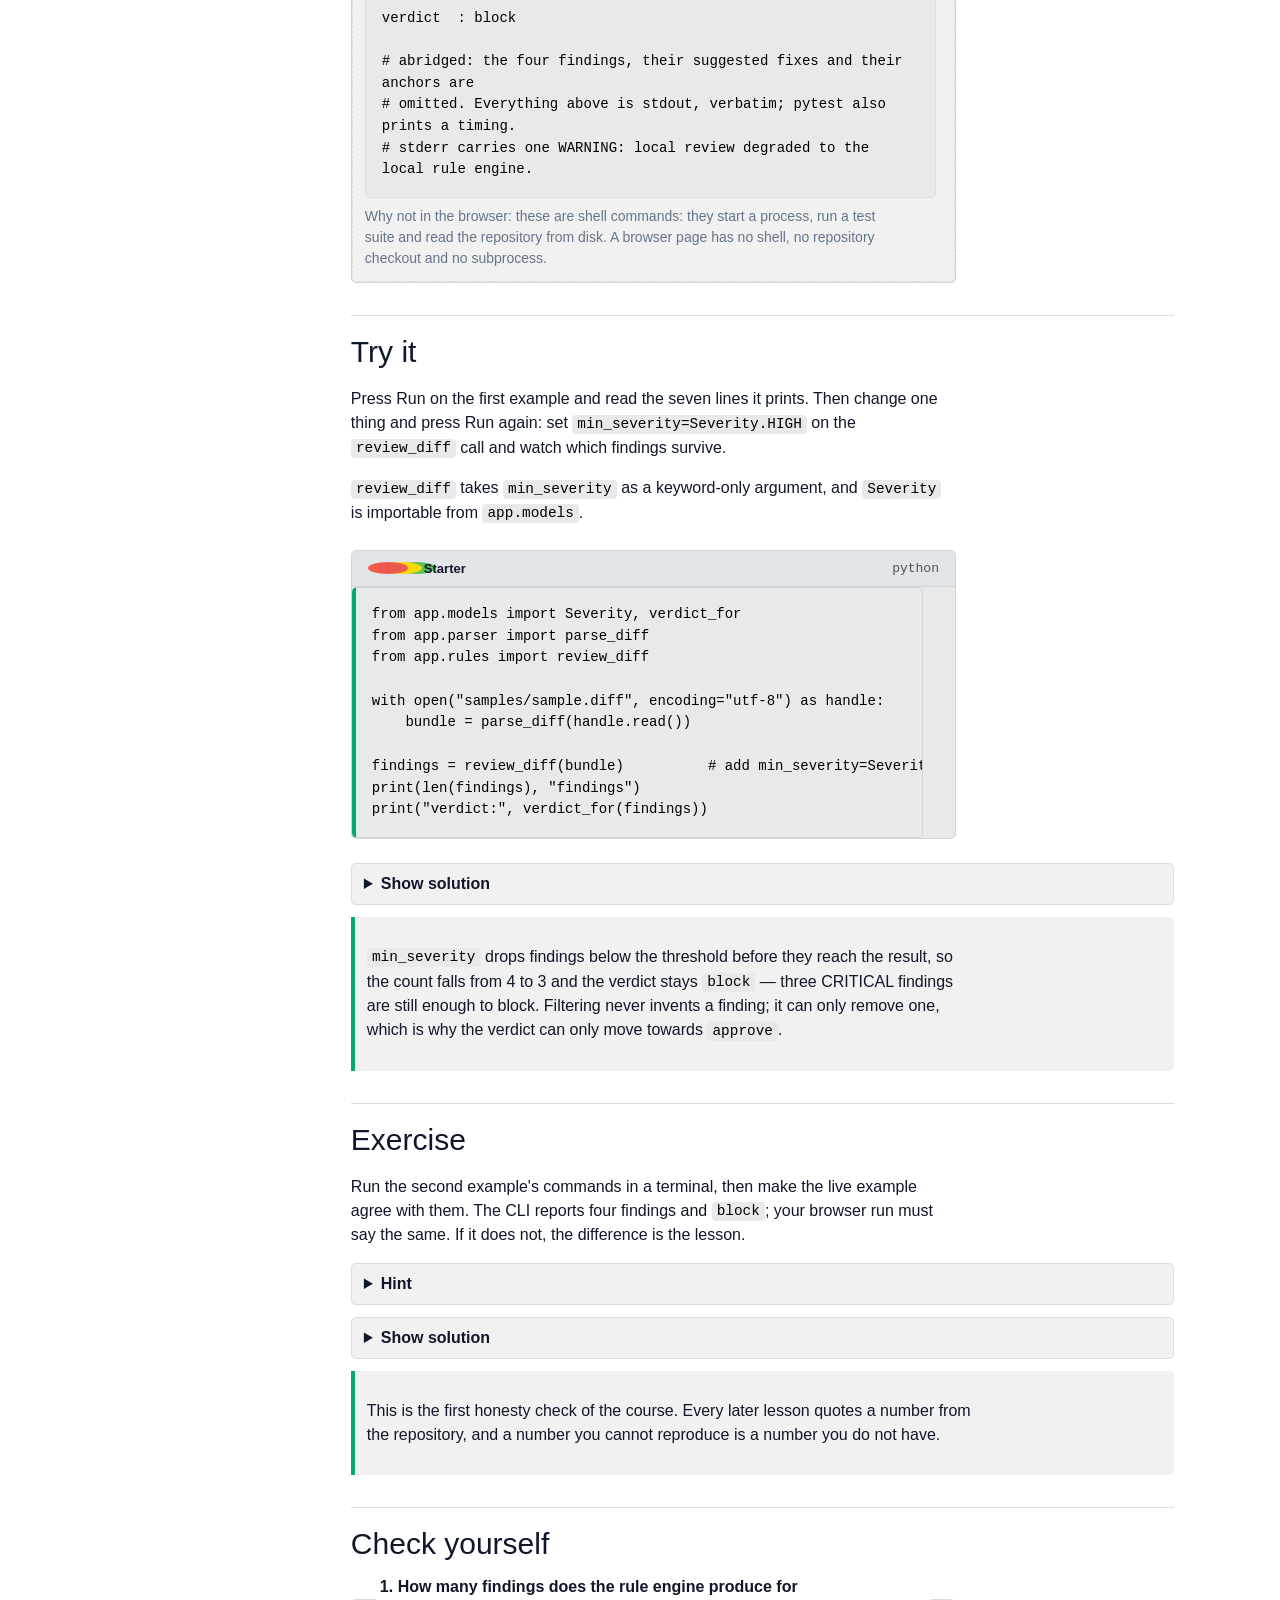
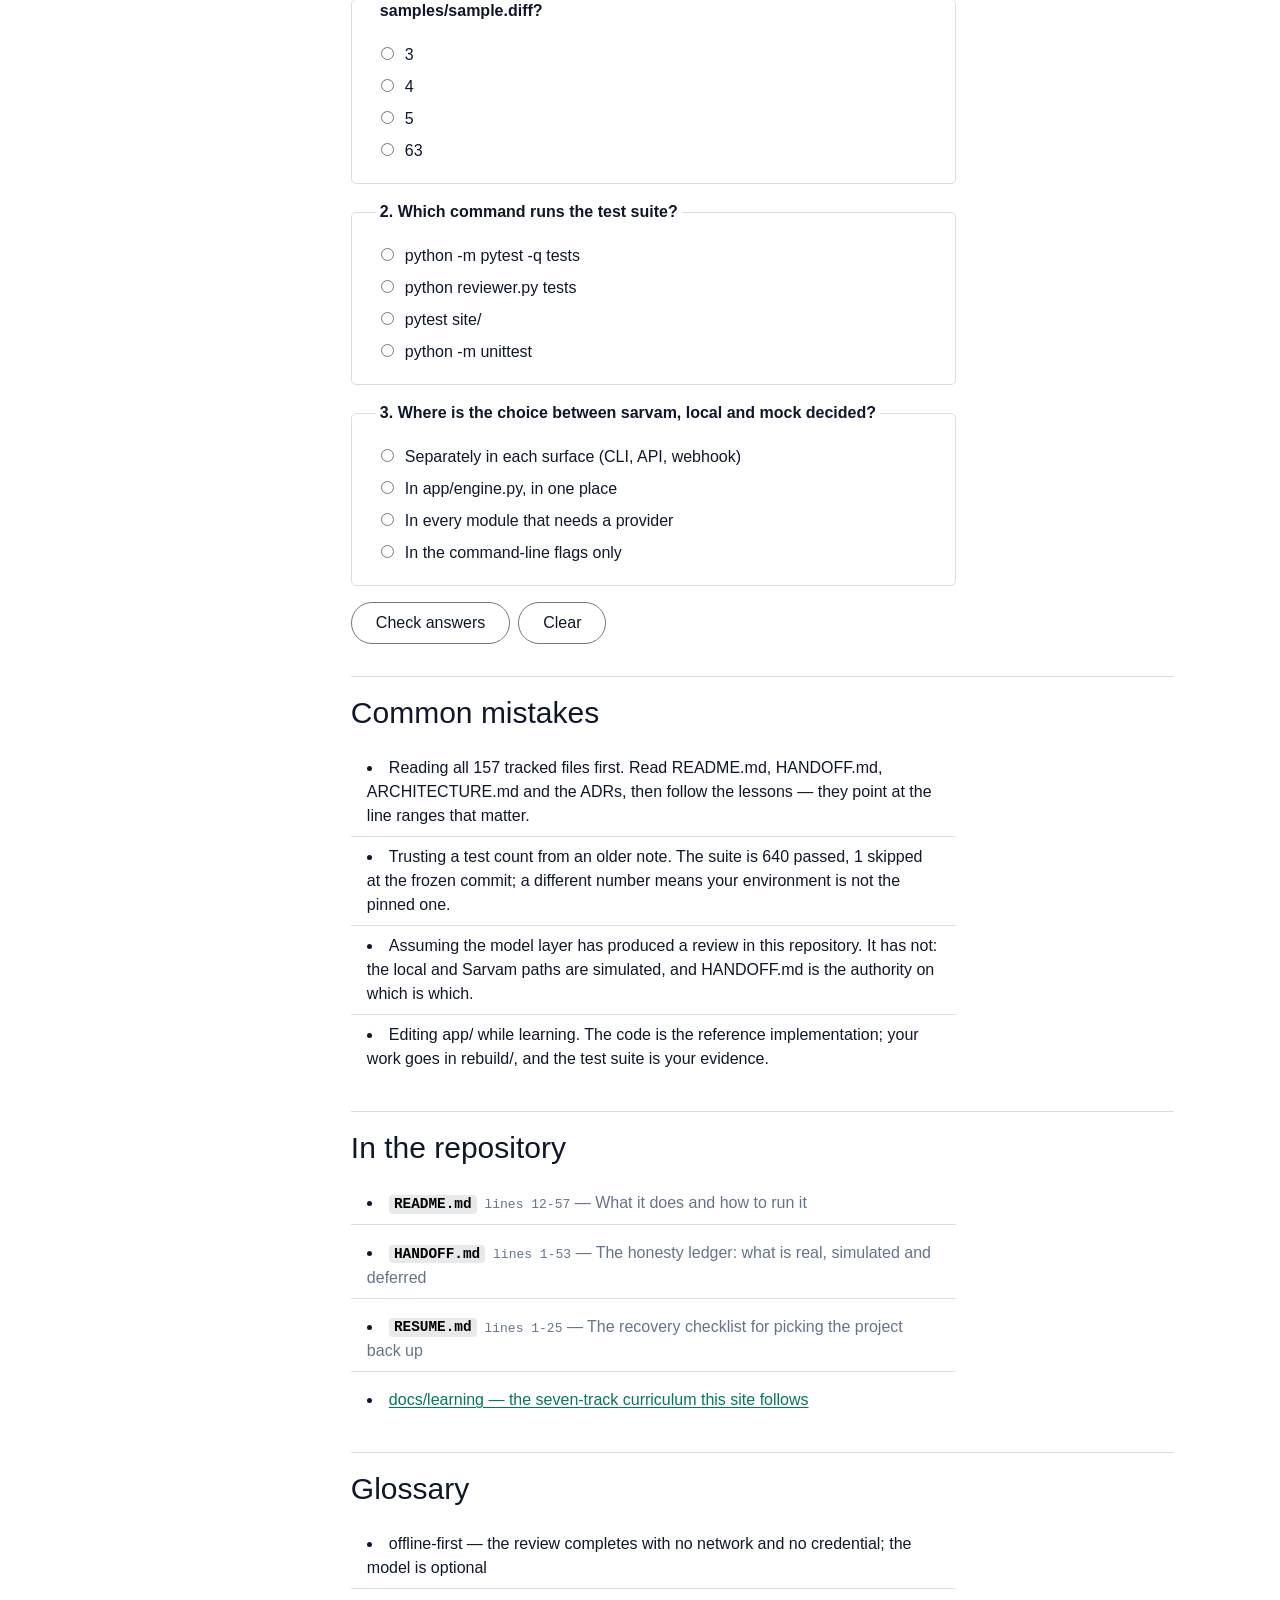
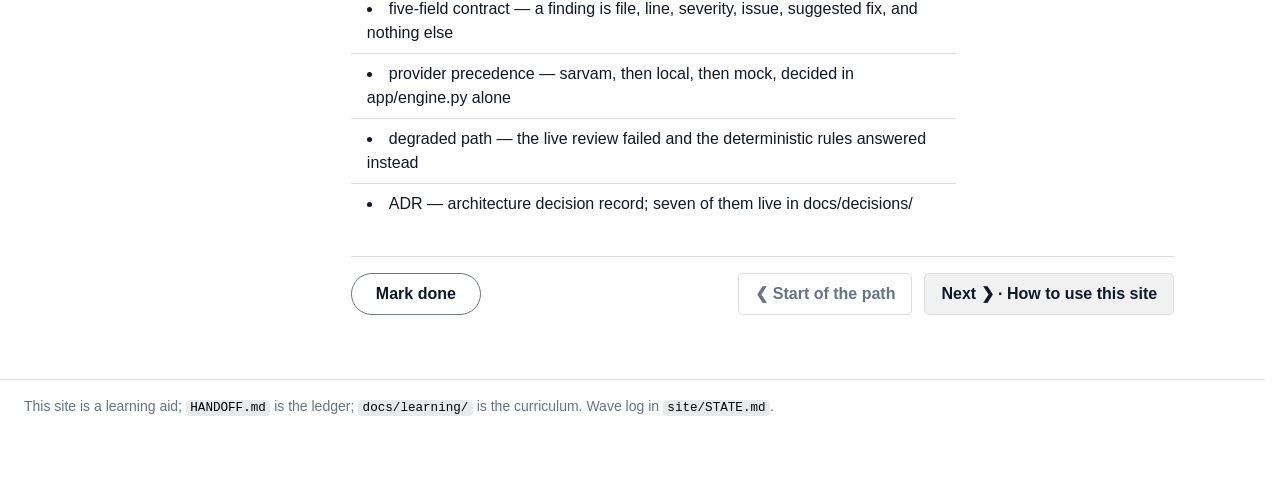
==== commit 47412c5c: "Wave 6b — Part 9, Configuration and offline-first [unaudited] Eight lessons, 9.1-9.8, the site at 84" ====
--- a/site/lesson.html
+++ b/site/lesson.html
@@ -200,6 +200,14 @@
 <script src="content/part-8/lesson-8.8.js"></script>
 <script src="content/part-8/lesson-8.9.js"></script>
 <script src="content/part-8/lesson-8.10.js"></script>
+<script src="content/part-9/lesson-9.1.js"></script>
+<script src="content/part-9/lesson-9.2.js"></script>
+<script src="content/part-9/lesson-9.3.js"></script>
+<script src="content/part-9/lesson-9.4.js"></script>
+<script src="content/part-9/lesson-9.5.js"></script>
+<script src="content/part-9/lesson-9.6.js"></script>
+<script src="content/part-9/lesson-9.7.js"></script>
+<script src="content/part-9/lesson-9.8.js"></script>
 <script>
   (function () {
     function boot() {
--- a/site/assets/css/tokens.css
+++ b/site/assets/css/tokens.css
@@ -13,9 +13,9 @@
   --accent-strong: #047857;   /* text and filled buttons (AA at 16px) */
   --accent-hover: #059862;
   --accent-soft: #d9eee1;
-  --bar: #047857;          /* the green bar; #04AA6D is only 3.01:1 under white */
+  --bar: #282a35;          /* their charcoal bar; green is the brand mark and the active state */
   --bar-text: #ffffff;
-  --bar-muted: #d9eee1;    /* pale green: 4.51:1 on the bar */
+  --bar-muted: #c8cfda;    /* 9.09:1 on the charcoal bar */
   --accent-contrast: #ffffff;
   --skip-bg: #047857;
 
@@ -25,7 +25,8 @@
   --surface-2: #e7e9eb;
   --surface-raised: #ffffff;
   --text: #0f172a;
-  --muted: #5a6678;   /* 4.9:1 on #F1F1F1 as well as on white */
+  --muted: #64748b;   /* their slate: 4.76:1 on white, 4.21:1 on #F1F1F1 */
+  --muted-on-surface: #5a6678; /* 4.9:1 where the ground is grey, not white */
   --border: #dddddd;
   --border-strong: #c3c8cd;
   --border-control: #6f7a85;  /* 4.4:1 on white: a control's edge must be visible */
@@ -47,6 +48,7 @@
   --sev-low: #1f5f8b;
 
   /* --- states ------------------------------------------------------------ */
+  --mark: #fff4a3;   /* their khaki: an aside, not a warning */
   --ok: #047857;
   --ok-soft: #d9eee1;
   --bad: #a4133c;
@@ -55,7 +57,7 @@
   --divider: #6b7688;
 
   /* --- type: W3Schools' stack, one step up in size ----------------------- */
-  --font-sans: "Segoe UI", "Source Sans Pro", Verdana, Arial, sans-serif;
+  --font-sans: "Segoe UI", Verdana, Arial, sans-serif; /* their site first, their framework's fallback second */
   --font-mono: "Consolas", "Courier New", ui-monospace, monospace;
   --text-xs: 0.8125rem;   /* 13px */
   --text-sm: 0.875rem;    /* 14px */
@@ -66,7 +68,7 @@
   --text-2xl: 2.75rem;    /* 44px */
   --leading: 1.5;
   --leading-tight: 1.25;
-  --measure: 84ch;
+  --measure: 68ch; /* a lesson is read start to finish; their full width is for reference pages */
 
   /* --- space: a 4px scale, and nothing outside it ------------------------ */
   --space-1: 0.25rem;
@@ -103,7 +105,7 @@
   --accent-strong: #04aa6d;  /* same green in dark: their button, not a mint variant */
   --accent-hover: #059862;
   --accent-soft: #14352a;
-  --bar: #047857;
+  --bar: #1b1e26;
   --bar-text: #ffffff;
   --bar-muted: #c8cfda;
   --accent-contrast: #ffffff;
@@ -130,6 +132,7 @@
   --sev-medium: #ffd166;
   --sev-low: #8fd3ff;
 
+  --mark: #4a4218;
   --ok: #34d399;
   --ok-soft: #14352a;
   --bad: #ff8fa3;
--- a/site/assets/css/layout.css
+++ b/site/assets/css/layout.css
@@ -39,7 +39,17 @@
  * that bar is most of what makes the site read as green at a glance. */
 .site-header {
   background: var(--bar);
-  border-bottom: 4px solid #036b4e; /* a step darker than the bar, so the edge reads */
+  border-bottom: 1px solid var(--bar);
+}
+
+.site-header .brand::before {
+  content: "";
+  display: inline-block;
+  width: 10px;
+  height: 10px;
+  margin-right: var(--space-2);
+  border-radius: 2px;
+  background: var(--accent); /* the one green mark in the bar */
 }
 
 .site-header .brand {
@@ -151,9 +161,21 @@
 }
 
 h4 {
-  font-size: 1rem;
+  font-weight: 400;
+  font-size: 1.25rem; /* 20px */
   margin: var(--space-4) 0 var(--space-2);
-  color: var(--muted);
+}
+
+h5 {
+  font-weight: 400;
+  font-size: 1.125rem; /* 18px */
+  margin: var(--space-3) 0 var(--space-2);
+}
+
+h6 {
+  font-weight: 400;
+  font-size: 1rem; /* 16px */
+  margin: var(--space-3) 0 var(--space-1);
 }
 
 p,
@@ -452,20 +474,21 @@
 }
 
 .btn.btn-tryit {
-  background: var(--accent);
-  border-color: var(--accent);
-  color: var(--accent-contrast);
-  /* 19px at weight 700 is 14.25pt bold, which is WCAG's large text — the one
-   * reason white on the brand green's 3.01:1 is allowed. At 600 it is not. */
-  font-weight: 700;
-  font-size: 1.1875rem;
-  padding-inline: var(--space-6);
+  /* Their "Try it Yourself »" is a green text link with a chevron: no border,
+   * no fill. The single filled pill on a lesson is Run. */
+  background: transparent;
+  border: 0;
+  color: var(--accent-strong);
+  font-weight: 600;
+  font-size: 1rem;
+  padding-inline: 0;
+  text-decoration: none;
 }
 
 .btn.btn-tryit:hover {
-  background: var(--accent-hover);
-  border-color: var(--accent-hover);
-  color: var(--accent-contrast);
+  background: transparent;
+  color: var(--accent-hover);
+  text-decoration: underline;
 }
 
 
--- a/site/assets/css/components.css
+++ b/site/assets/css/components.css
@@ -457,3 +457,69 @@
     margin-left: 0;
   }
 }
+
+
+/* ---------------------------------------------------------------- W3Schools */
+
+/* Their divider: a hairline, 20px of air either side. */
+hr {
+  border: 0;
+  border-top: 1px solid #eee;
+  margin: 20px 0;
+}
+
+/* Their table: a #ccc outer box, #ddd row rules, even rows on #f1f1f1. */
+.lesson-section table {
+  border: 1px solid #ccc;
+  border-collapse: collapse;
+  width: 100%;
+  font-variant-numeric: tabular-nums;
+}
+
+.lesson-section th,
+.lesson-section td {
+  border-bottom: 1px solid #ddd;
+  padding: 8px;
+  text-align: left;
+}
+
+.lesson-section th:first-child,
+.lesson-section td:first-child {
+  padding-left: 16px;
+}
+
+.lesson-section tbody tr:nth-child(even) {
+  background: #f1f1f1;
+}
+
+/* Their .w3-ul: each row padded and ruled, the last one borderless. */
+.lesson-section ul li,
+.lesson-section ol li {
+  padding: 8px 16px;
+  border-bottom: 1px solid #ddd;
+}
+
+.lesson-section ul li:last-child,
+.lesson-section ol li:last-child {
+  border-bottom: 0;
+}
+
+.lesson-section ul,
+.lesson-section ol {
+  padding-left: 0;
+  list-style-position: inside;
+}
+
+/* Their marker colour, used for an aside rather than a warning. */
+mark,
+.aside-note {
+  background: var(--mark);
+  color: var(--text);
+  padding: 0 2px;
+}
+
+/* Their button lift, on the filled pill only. */
+.btn-run:hover,
+.btn-run:focus-visible {
+  box-shadow: 0 8px 16px 0 rgba(0, 0, 0, 0.2), 0 6px 20px 0 rgba(0, 0, 0, 0.19);
+}
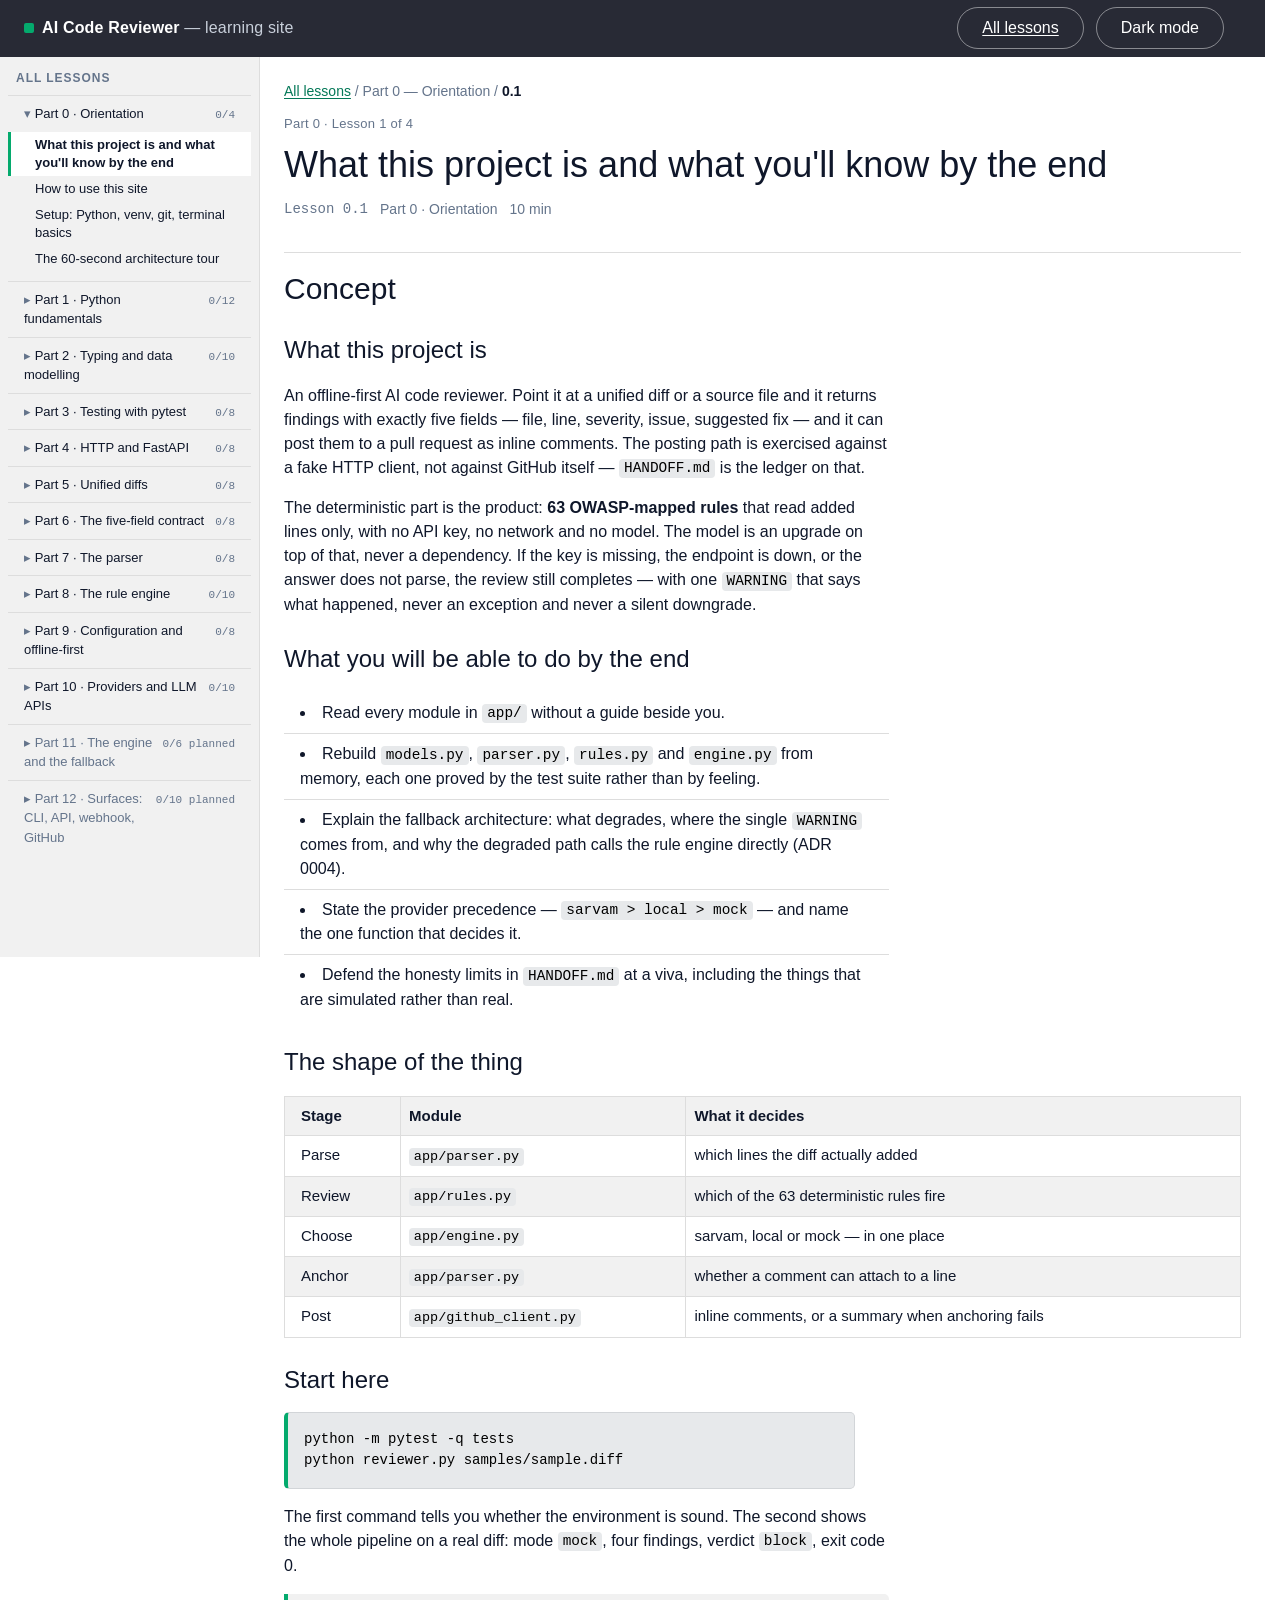
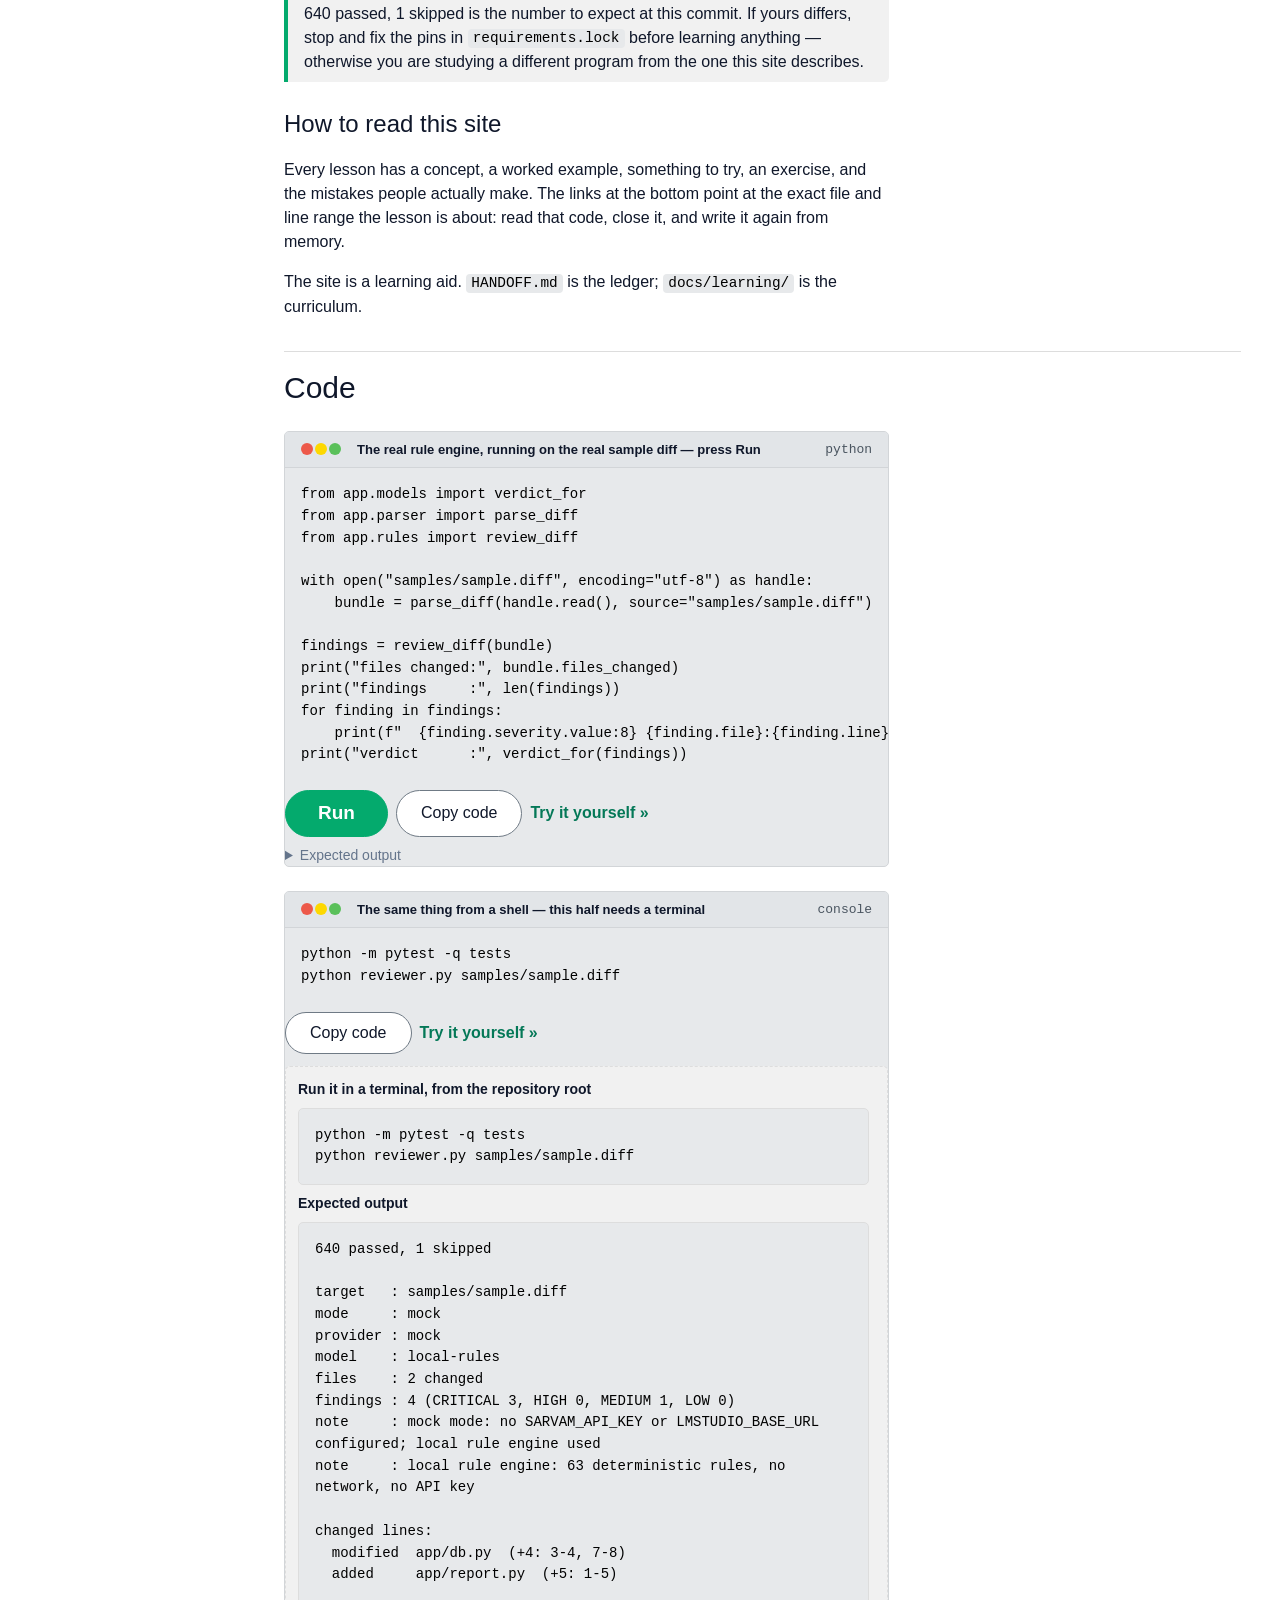
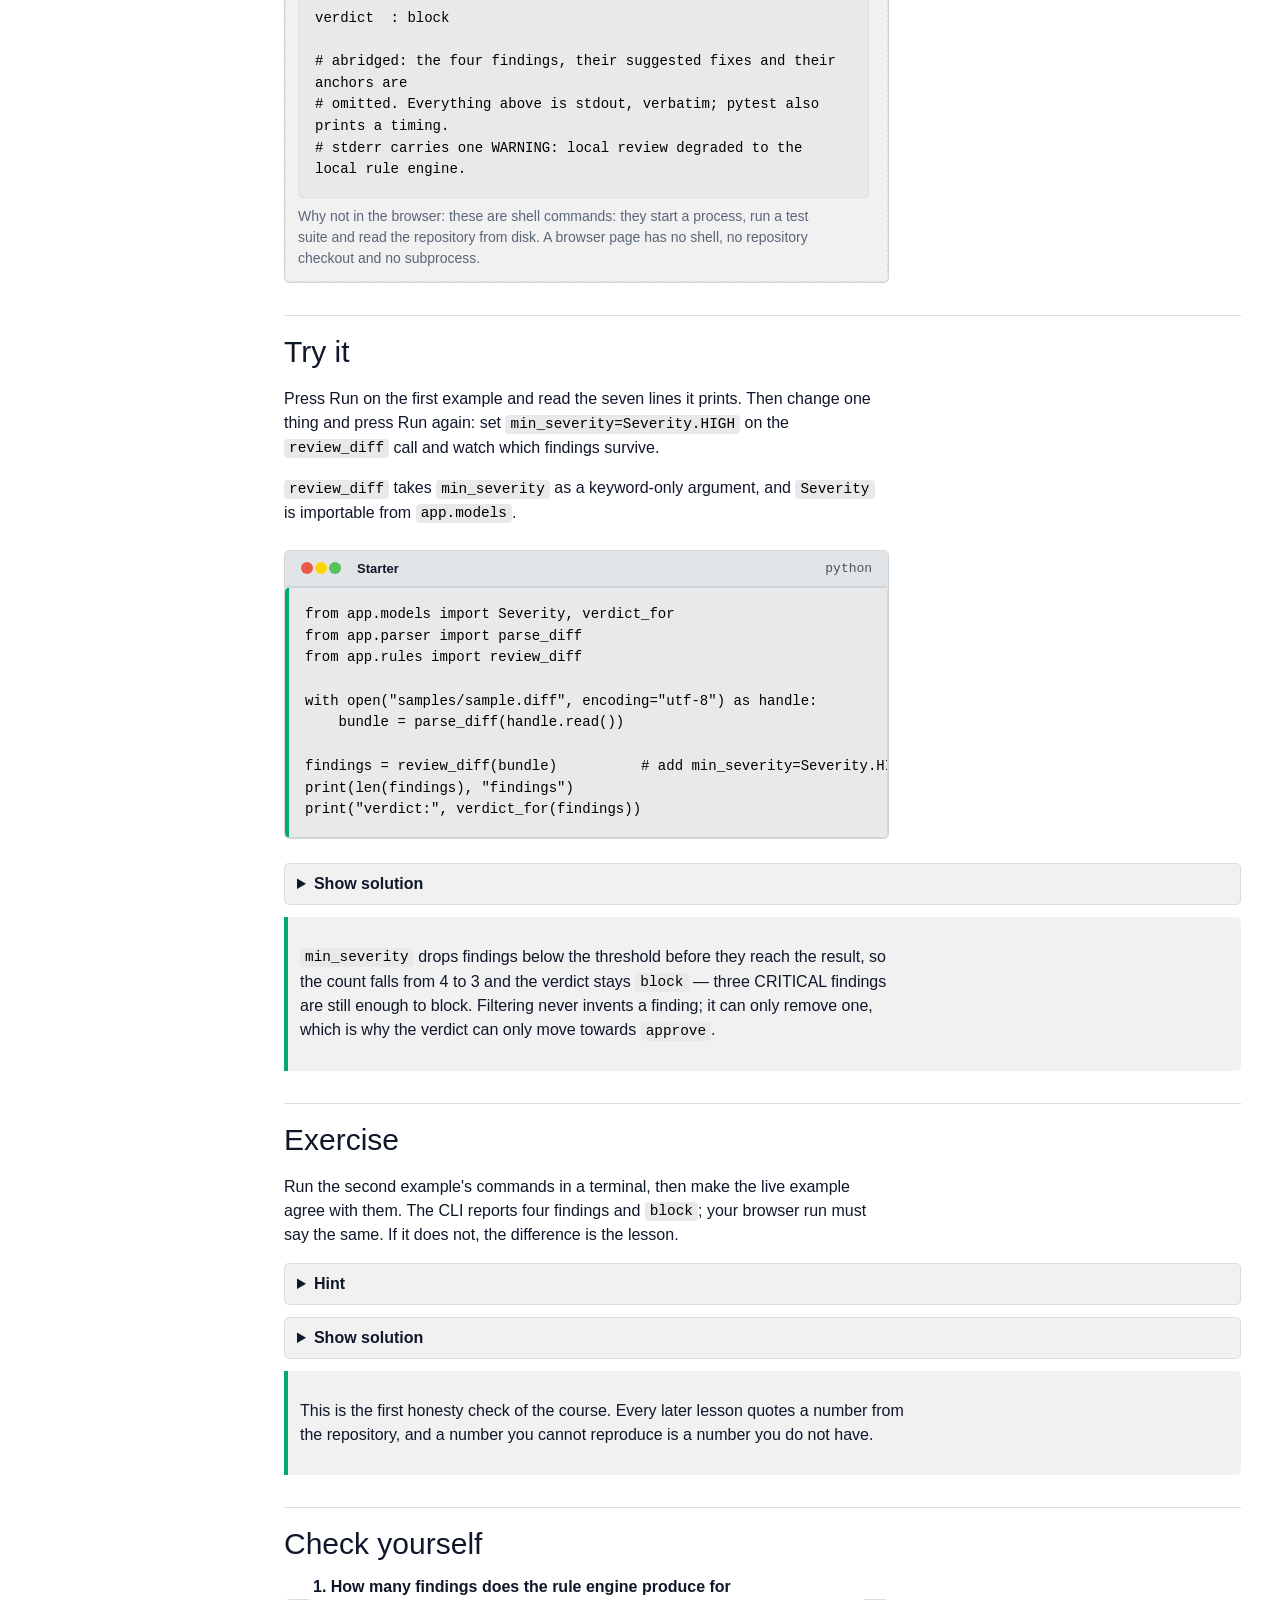
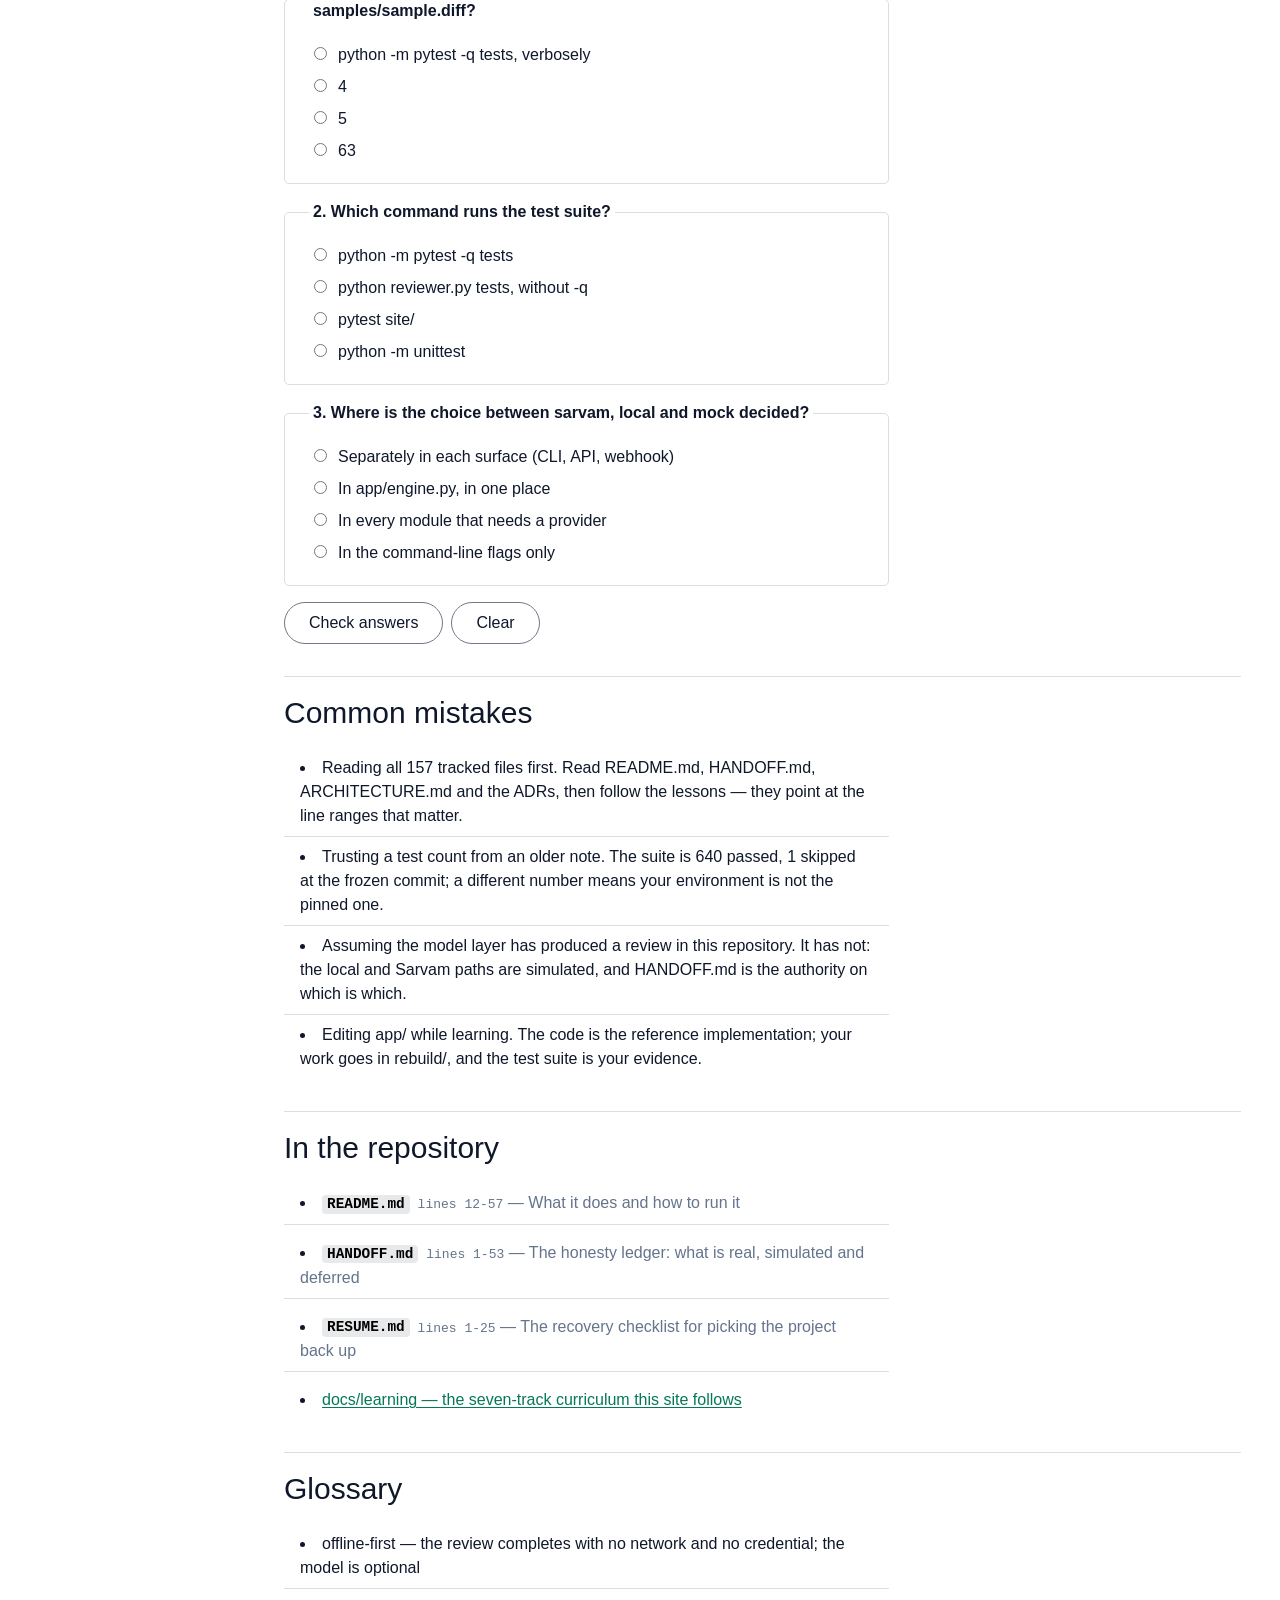
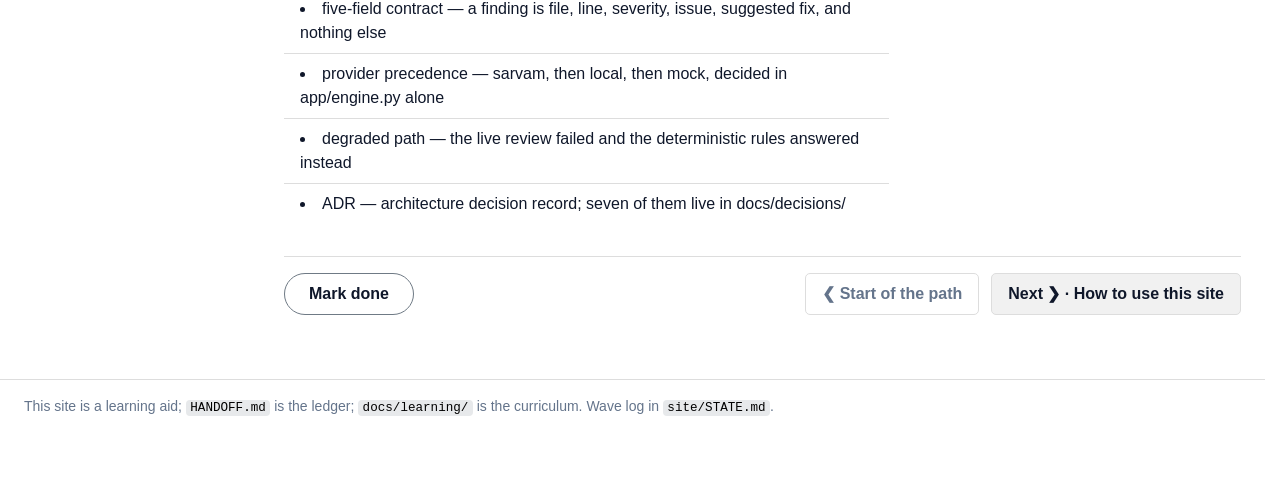
==== commit 51ccbb22: "Wave 7a — Part 10, Providers and LLM APIs [unaudited] Ten lessons, 10.1-10.10, the site at 94 across" ====
--- a/site/lesson.html
+++ b/site/lesson.html
@@ -208,6 +208,16 @@
 <script src="content/part-9/lesson-9.6.js"></script>
 <script src="content/part-9/lesson-9.7.js"></script>
 <script src="content/part-9/lesson-9.8.js"></script>
+<script src="content/part-10/lesson-10.1.js"></script>
+<script src="content/part-10/lesson-10.2.js"></script>
+<script src="content/part-10/lesson-10.3.js"></script>
+<script src="content/part-10/lesson-10.4.js"></script>
+<script src="content/part-10/lesson-10.5.js"></script>
+<script src="content/part-10/lesson-10.6.js"></script>
+<script src="content/part-10/lesson-10.7.js"></script>
+<script src="content/part-10/lesson-10.8.js"></script>
+<script src="content/part-10/lesson-10.9.js"></script>
+<script src="content/part-10/lesson-10.10.js"></script>
 <script>
   (function () {
     function boot() {
--- a/site/assets/css/tokens.css
+++ b/site/assets/css/tokens.css
@@ -117,6 +117,7 @@
   --surface-raised: #1f2229;
   --text: #ffffff;
   --muted: #b9c0cc;
+  --muted-on-surface: #b9c0cc; /* the panel ground is dark here, not grey */
   --border: #3a4150;
   --border-strong: #4c566a;
   --border-control: #8b96a5;
--- a/site/assets/css/layout.css
+++ b/site/assets/css/layout.css
@@ -72,15 +72,21 @@
 }
 
 .site-header .btn:hover {
-  background: var(--accent);
-  border-color: var(--accent);
+  /* white on #04AA6D is 3.01:1 — fine for a fill under large text, not for a
+   * 16px label. A literal, not --accent-strong: dark sets that token to the
+   * brand green, which would put the 3.01:1 back. */
+  background: #047857;
+  border-color: #047857;
   color: var(--accent-contrast);
 }
 
 .site-header-inner,
 .page {
   max-width: 78rem;
-  margin: 0 auto;
+  /* auto margins beat stretch in a grid, so the column shrank to fit and
+   * drifted sideways between lessons; the track should fill instead. */
+  margin-inline: 0;
+  justify-self: stretch;
   padding: 0 var(--space-5);
 }
 
--- a/site/assets/css/components.css
+++ b/site/assets/css/components.css
@@ -510,6 +510,15 @@
   list-style-position: inside;
 }
 
+/* the three generated lists carry their own padding; inside positioning put
+ * the bullet flush against the text and orphaned it on wrapped paths */
+.link-list,
+.mistake-list,
+.glossary-list {
+  list-style-position: outside;
+  padding-left: var(--space-5);
+}
+
 /* Their marker colour, used for an aside rather than a warning. */
 mark,
 .aside-note {
--- a/site/assets/css/code.css
+++ b/site/assets/css/code.css
@@ -31,9 +31,12 @@
  * label starts after the whole dot row rather than under it. */
 .code-caption::before {
   content: "";
-  flex: 0 0 40px;
+  /* one 12px dot with two shadows: 40px of flex was a 40x12 ellipse, so the
+   * three dots painted as overlapping blobs and ate the caption at 375px. */
+  flex: 0 0 12px;
+  width: 12px;
   height: 12px;
-  margin-right: var(--space-2);
+  margin-right: calc(28px + var(--space-2));
   border-radius: 50%;
   background: var(--code-dot-red);
   box-shadow: 14px 0 0 var(--code-dot-amber), 28px 0 0 var(--code-dot-green);
@@ -211,7 +214,8 @@
 .terminal-why {
   margin: var(--space-2) 0 0;
   font-size: 0.875rem;
-  color: var(--muted);
+  /* the terminal panel's ground is grey, where the slate is only 4.21:1 */
+  color: var(--muted-on-surface);
   max-width: var(--measure);
 }
 
@@ -418,3 +422,10 @@
     min-height: 12rem;
   }
 }
+
+
+/* The code panel should be as wide as its card, not as wide as the prose
+ * measure — the caption strip and action row already are. */
+.code-figure > pre.code {
+  max-width: none;
+}
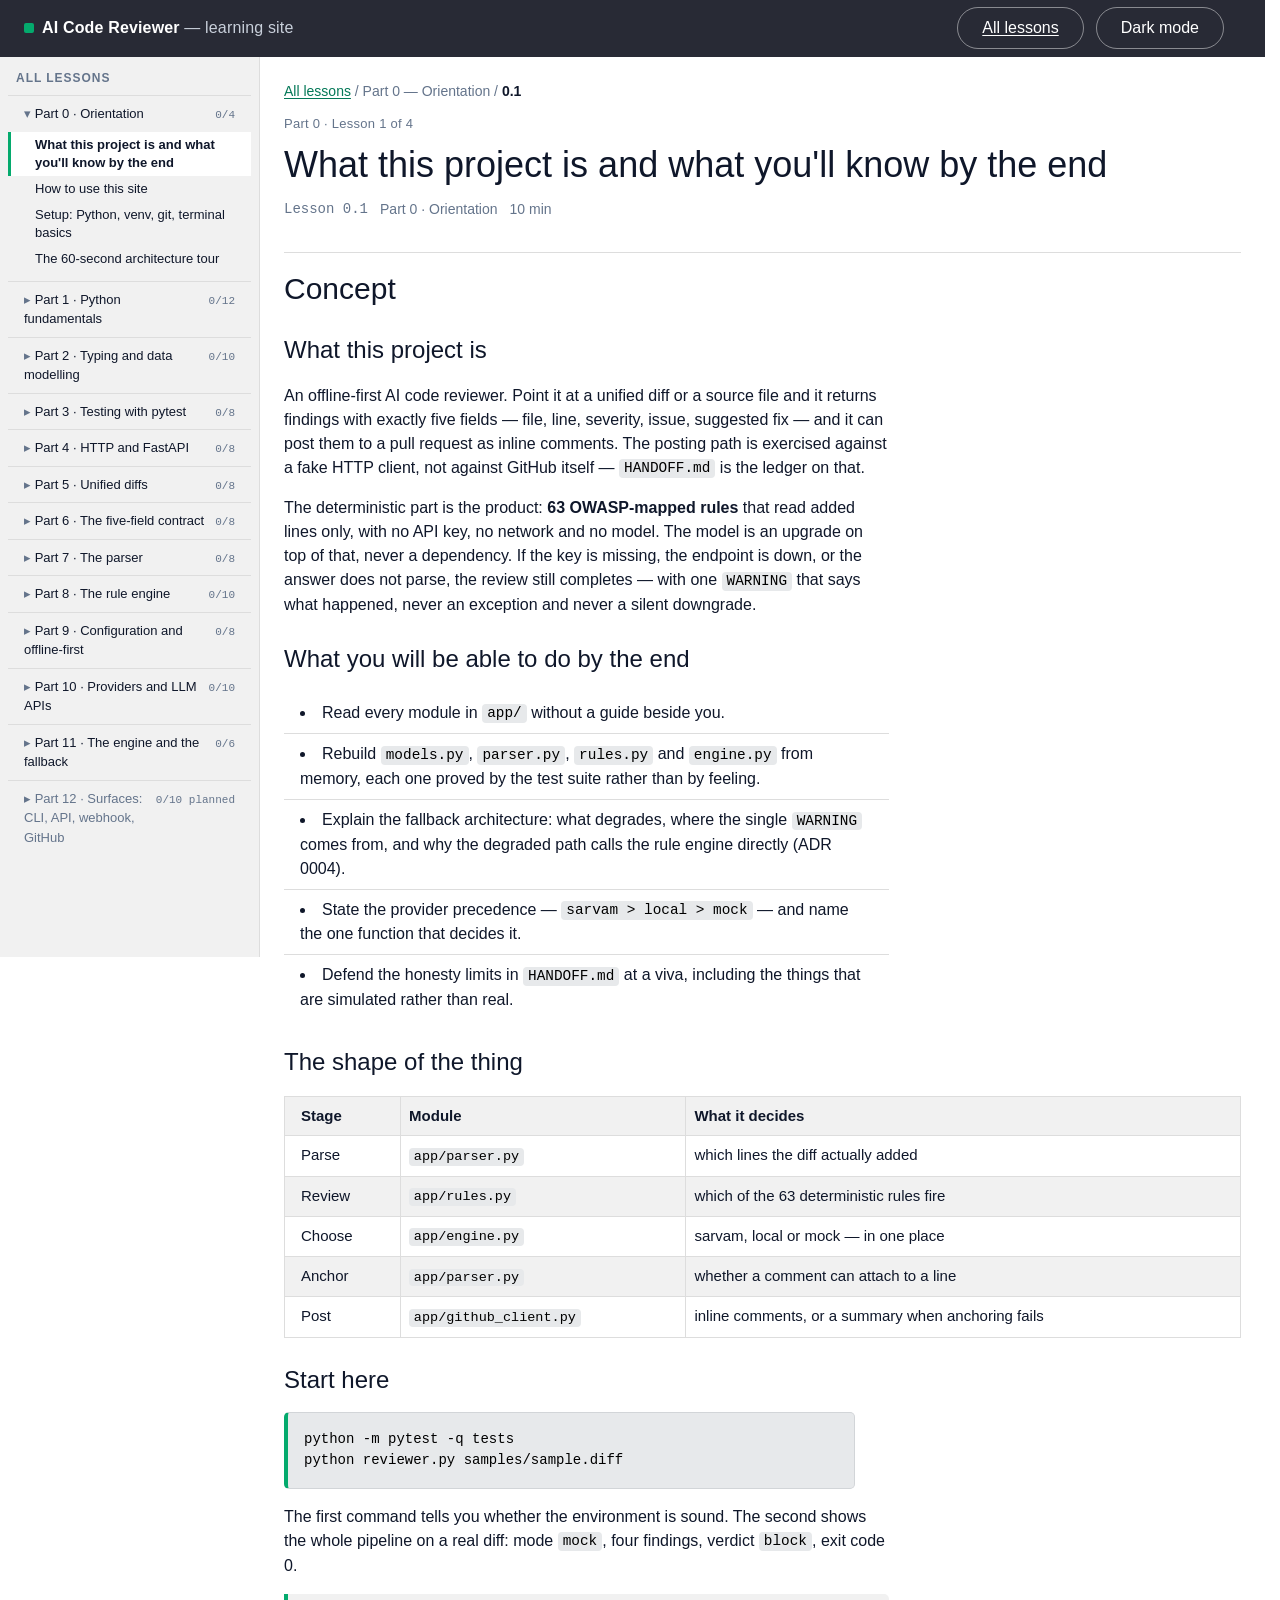
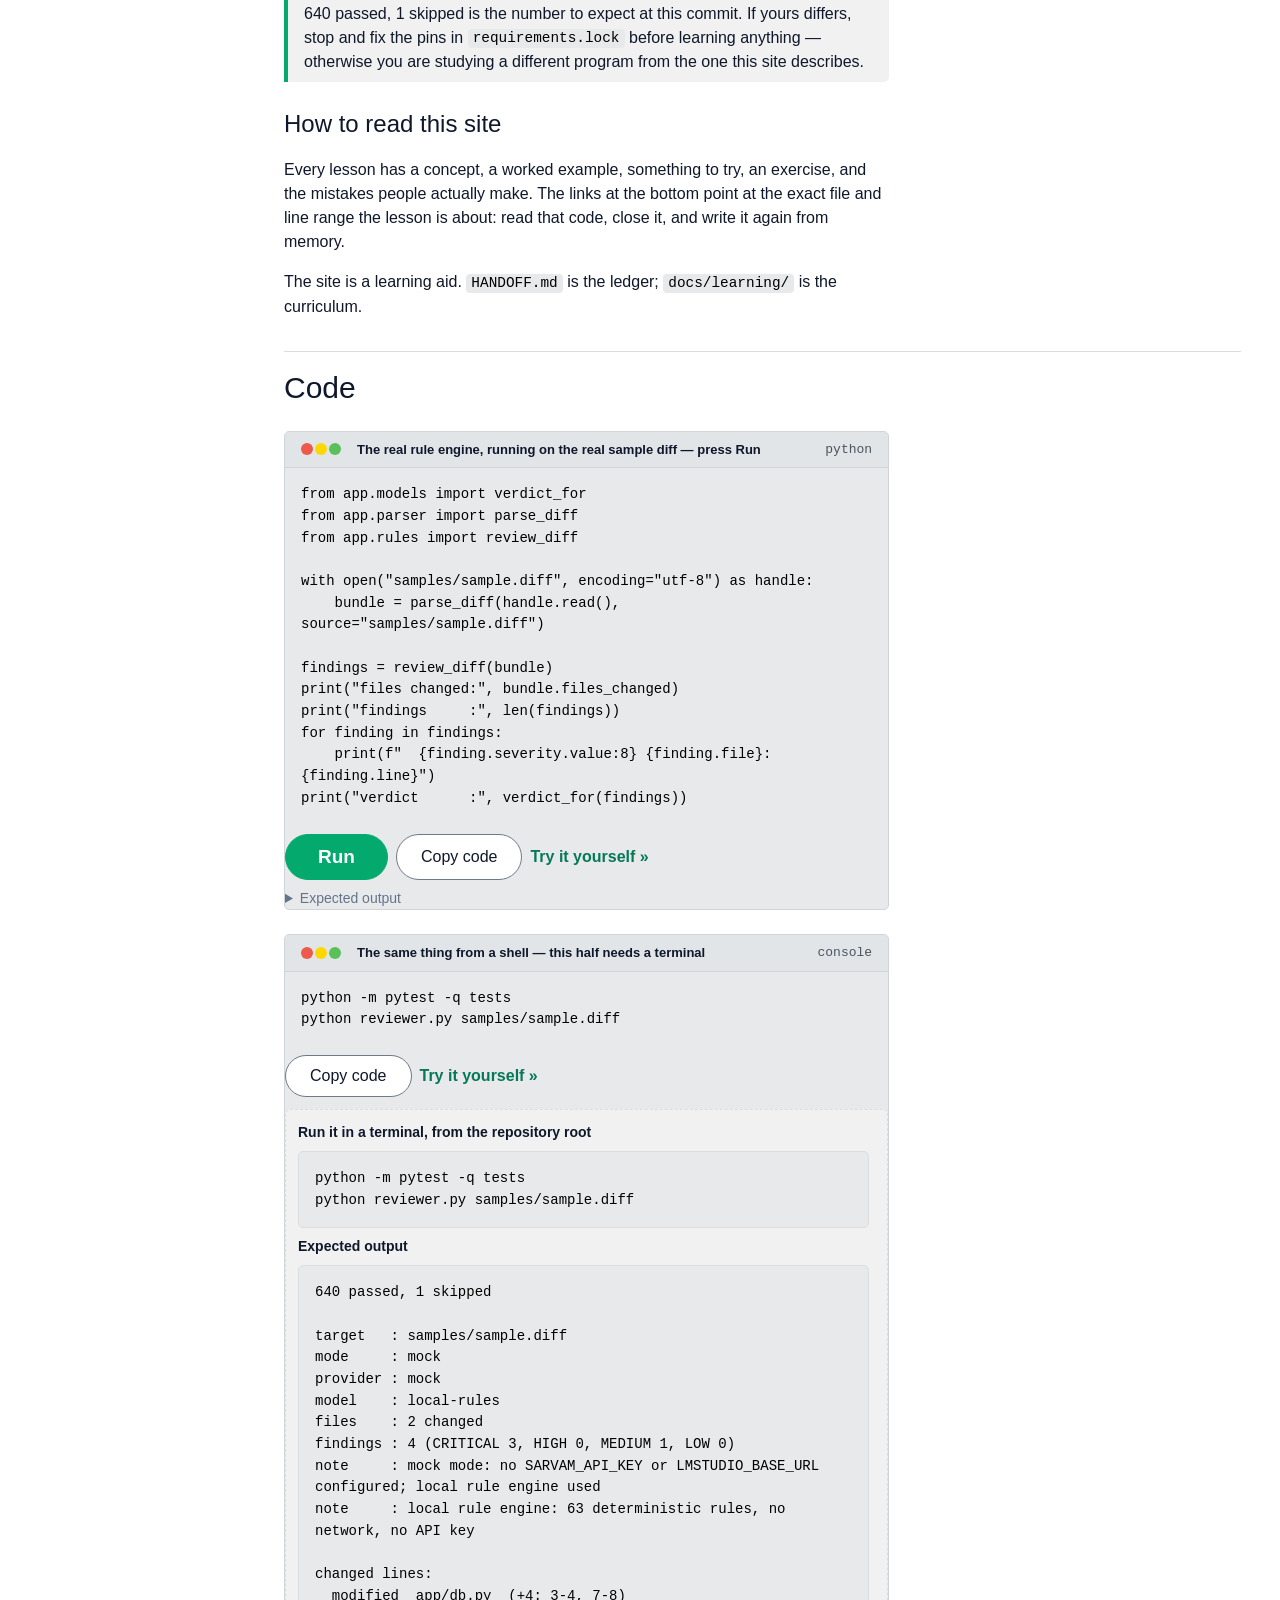
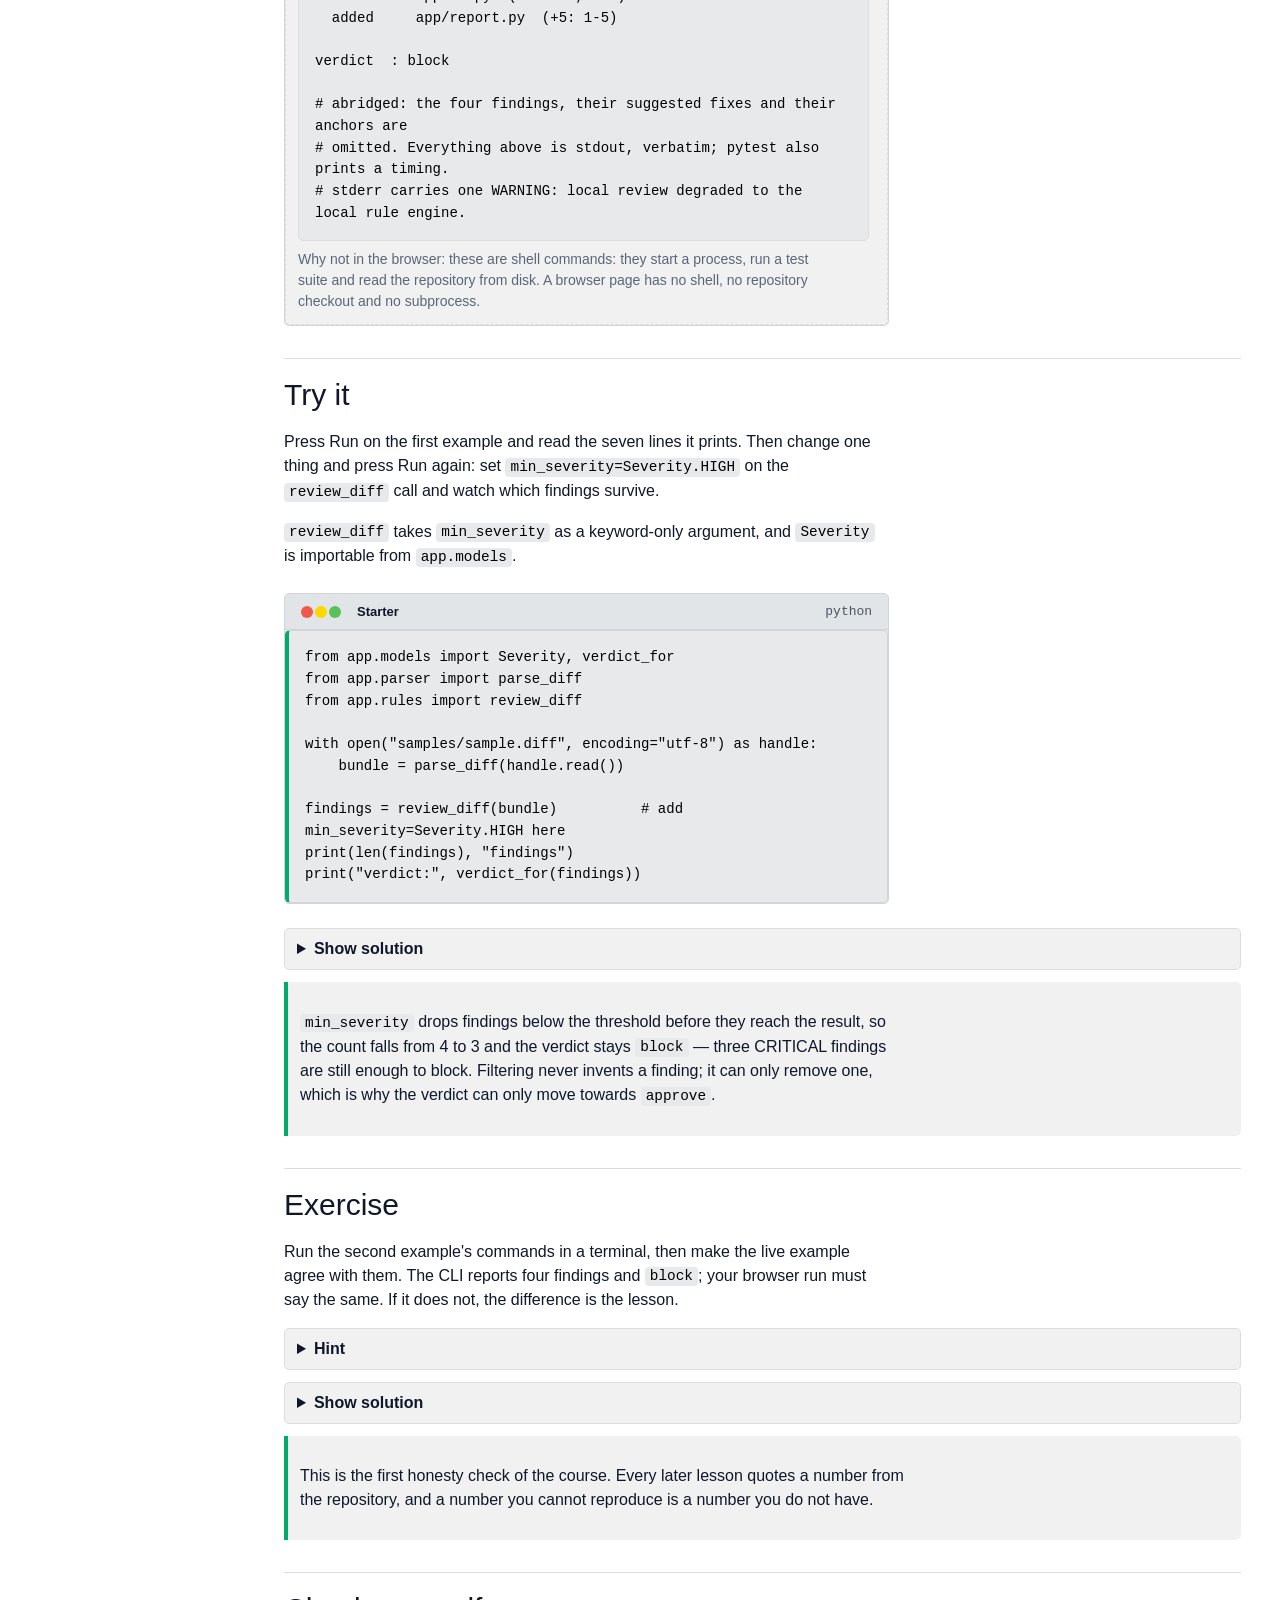
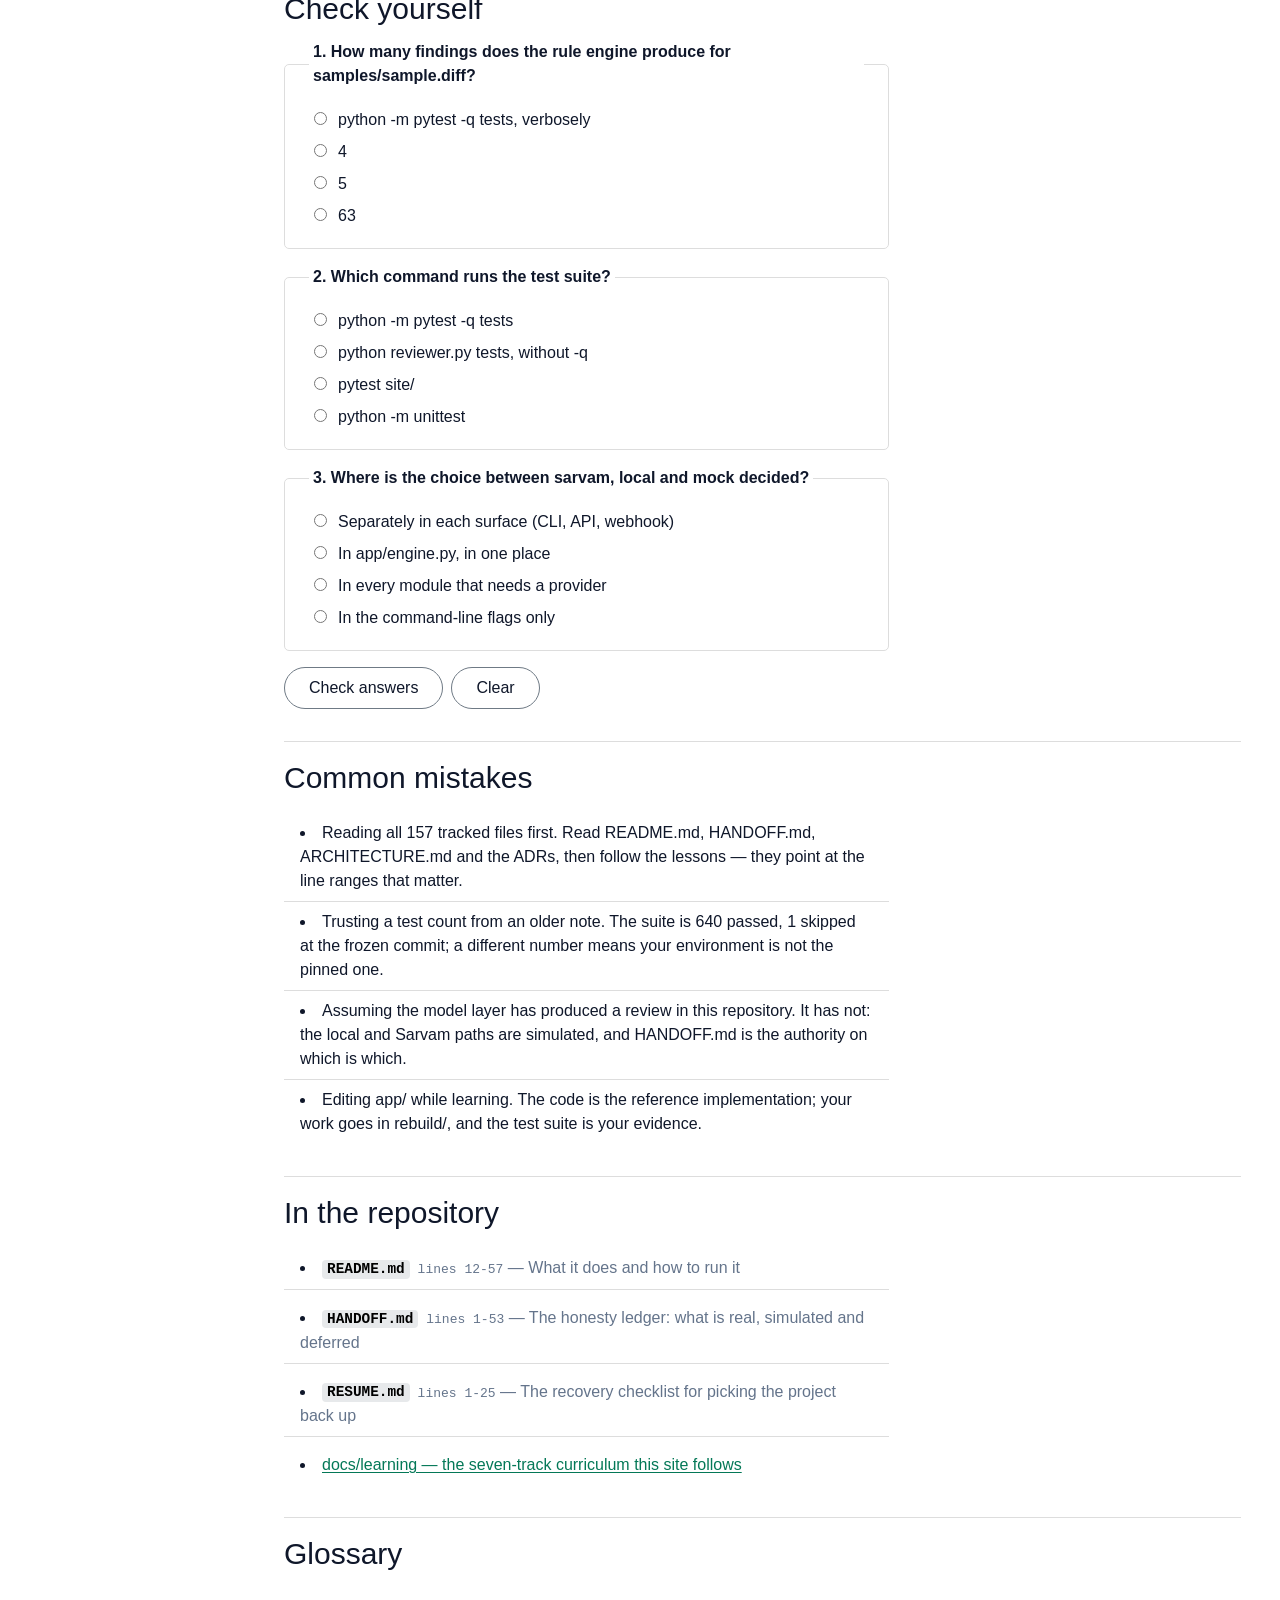
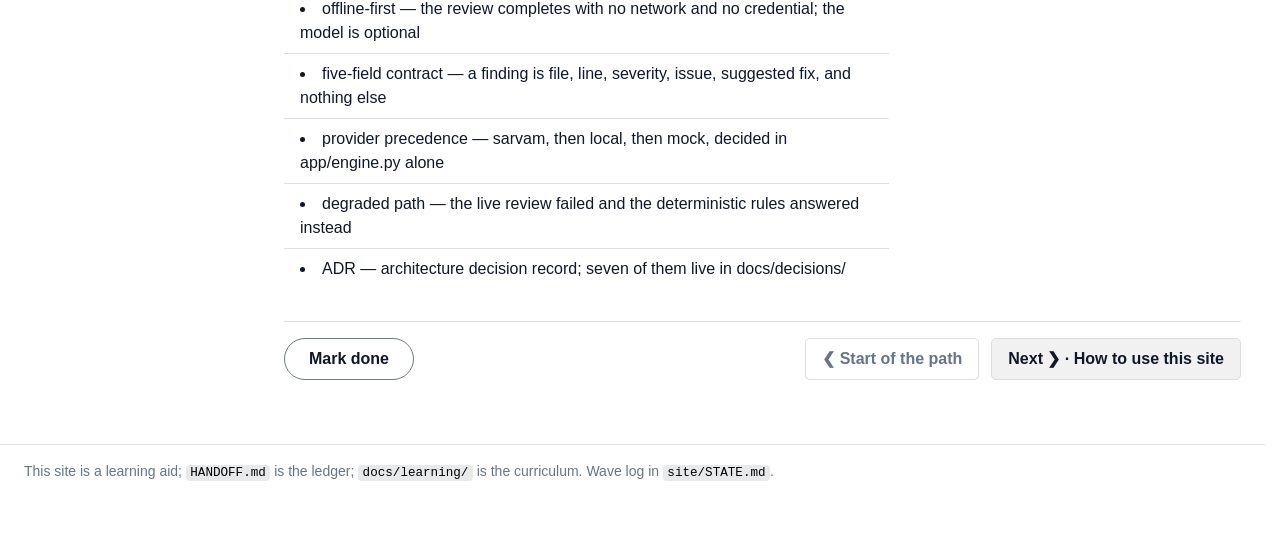
==== commit 0104fdea: "Wave 7b — Part 11, The engine and the fallback [unaudited] Six lessons, 11.1-11.6, the site at 100 a" ====
--- a/site/lesson.html
+++ b/site/lesson.html
@@ -218,6 +218,12 @@
 <script src="content/part-10/lesson-10.8.js"></script>
 <script src="content/part-10/lesson-10.9.js"></script>
 <script src="content/part-10/lesson-10.10.js"></script>
+<script src="content/part-11/lesson-11.1.js"></script>
+<script src="content/part-11/lesson-11.2.js"></script>
+<script src="content/part-11/lesson-11.3.js"></script>
+<script src="content/part-11/lesson-11.4.js"></script>
+<script src="content/part-11/lesson-11.5.js"></script>
+<script src="content/part-11/lesson-11.6.js"></script>
 <script>
   (function () {
     function boot() {
--- a/site/assets/css/code.css
+++ b/site/assets/css/code.css
@@ -428,4 +428,9 @@
  * measure — the caption strip and action row already are. */
 .code-figure > pre.code {
   max-width: none;
-}
+  /* A heredoc line runs past 100 characters; scrolling hid the end of every
+   * command at 1440. The terminal panel already wraps, so one command used to
+   * render two ways forty pixels apart. */
+  white-space: pre-wrap;
+  overflow-wrap: anywhere;
+}
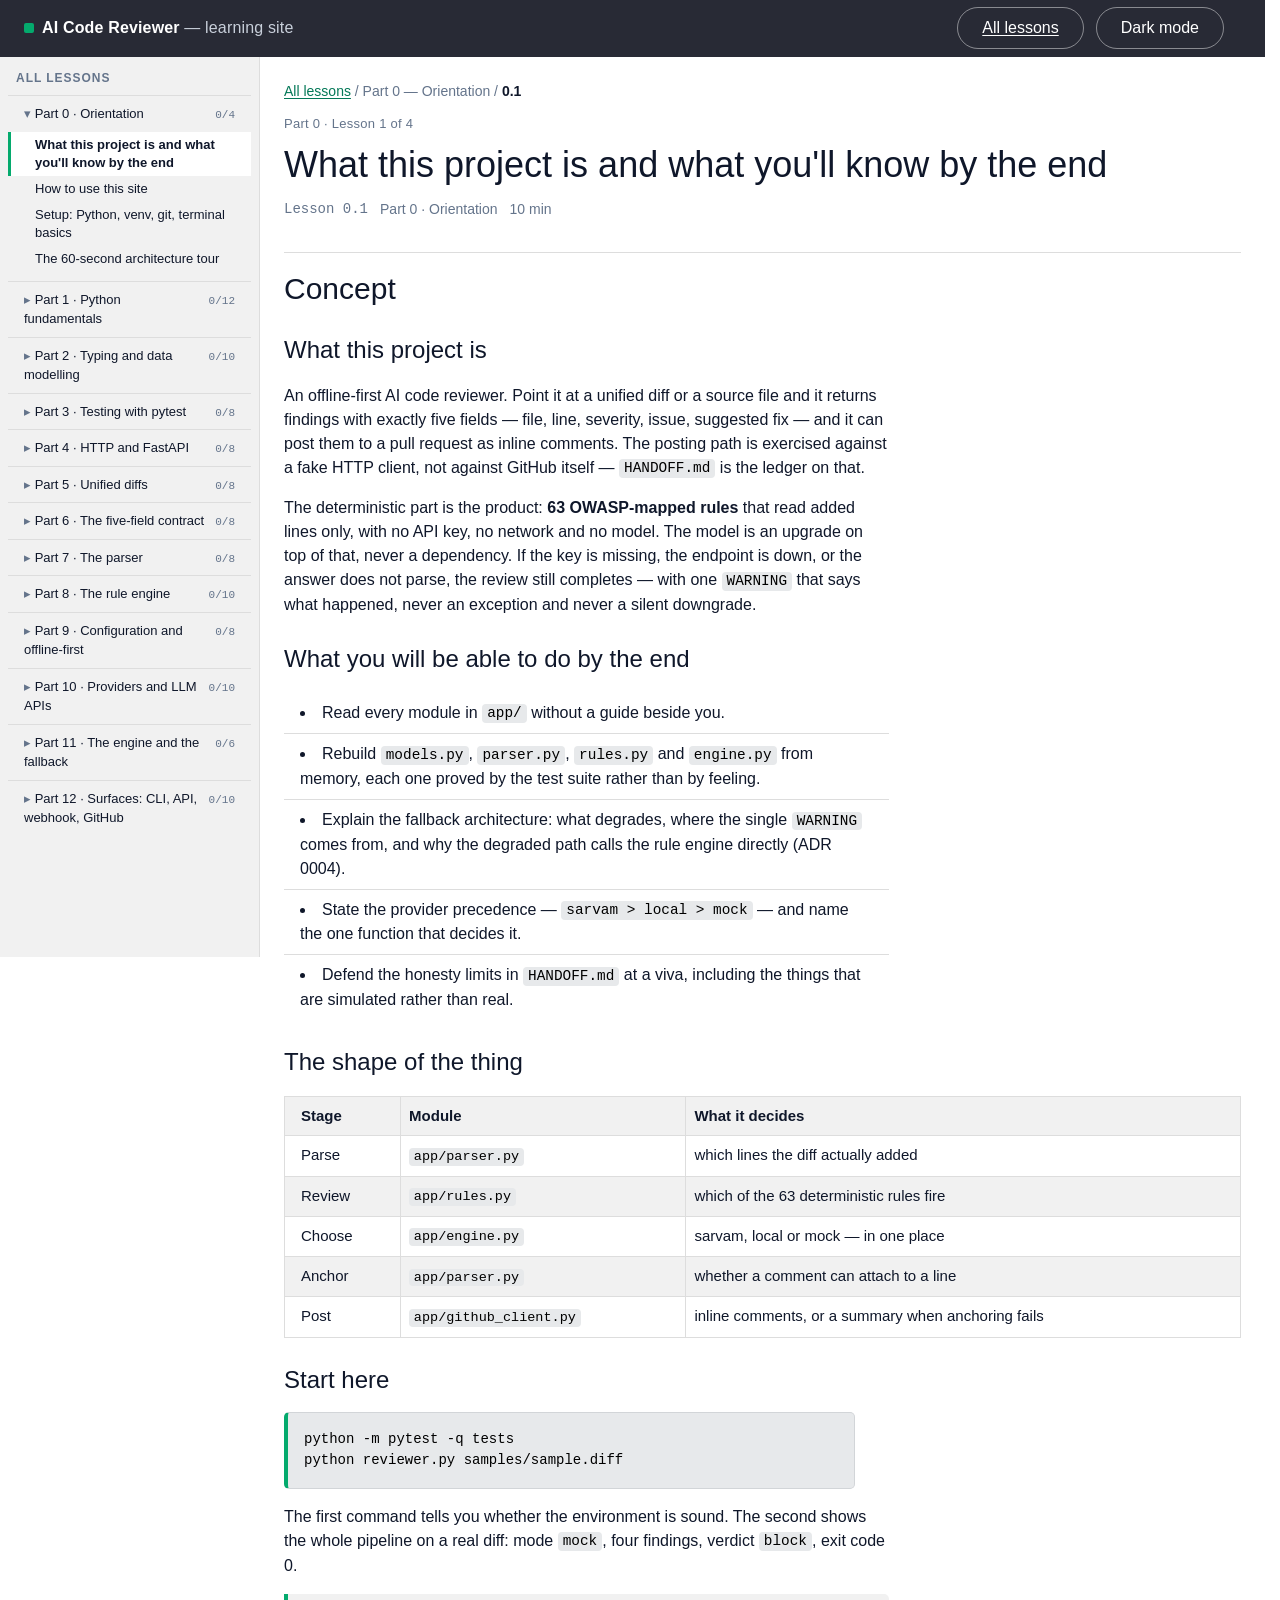
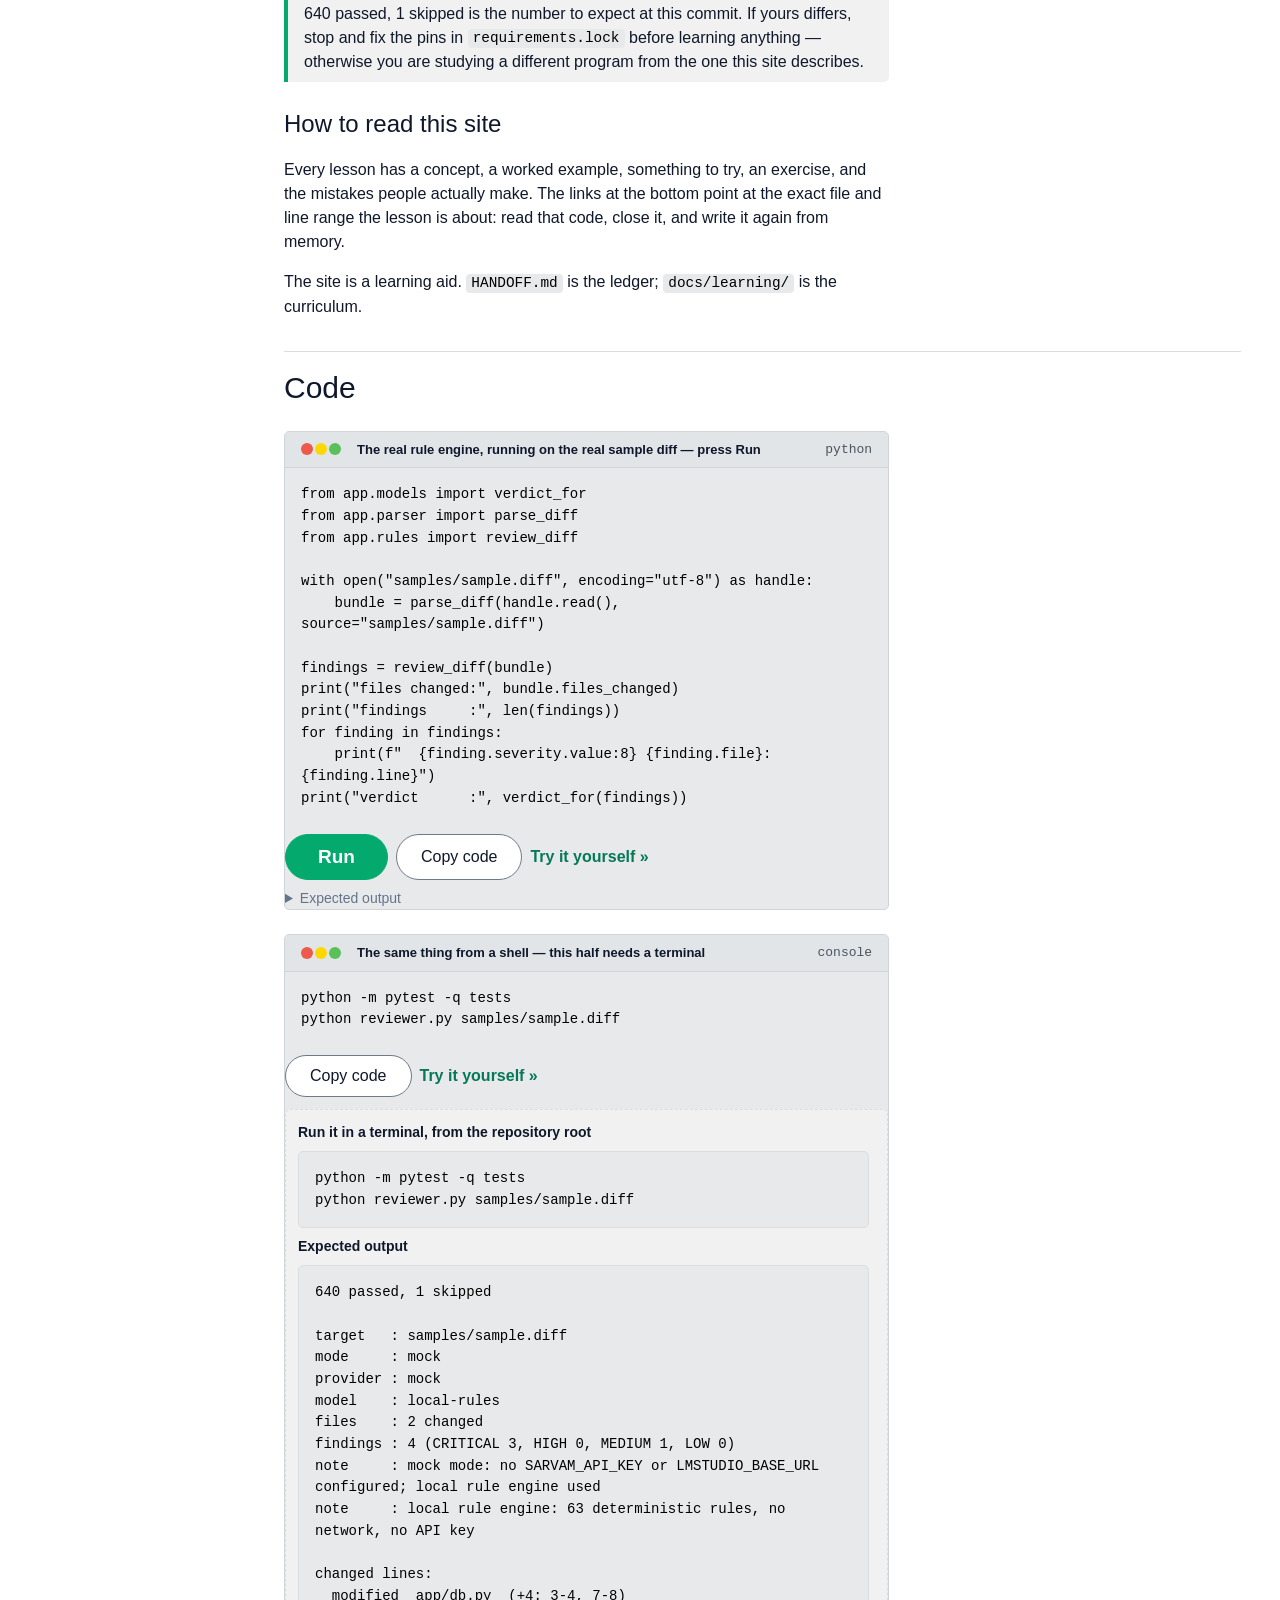
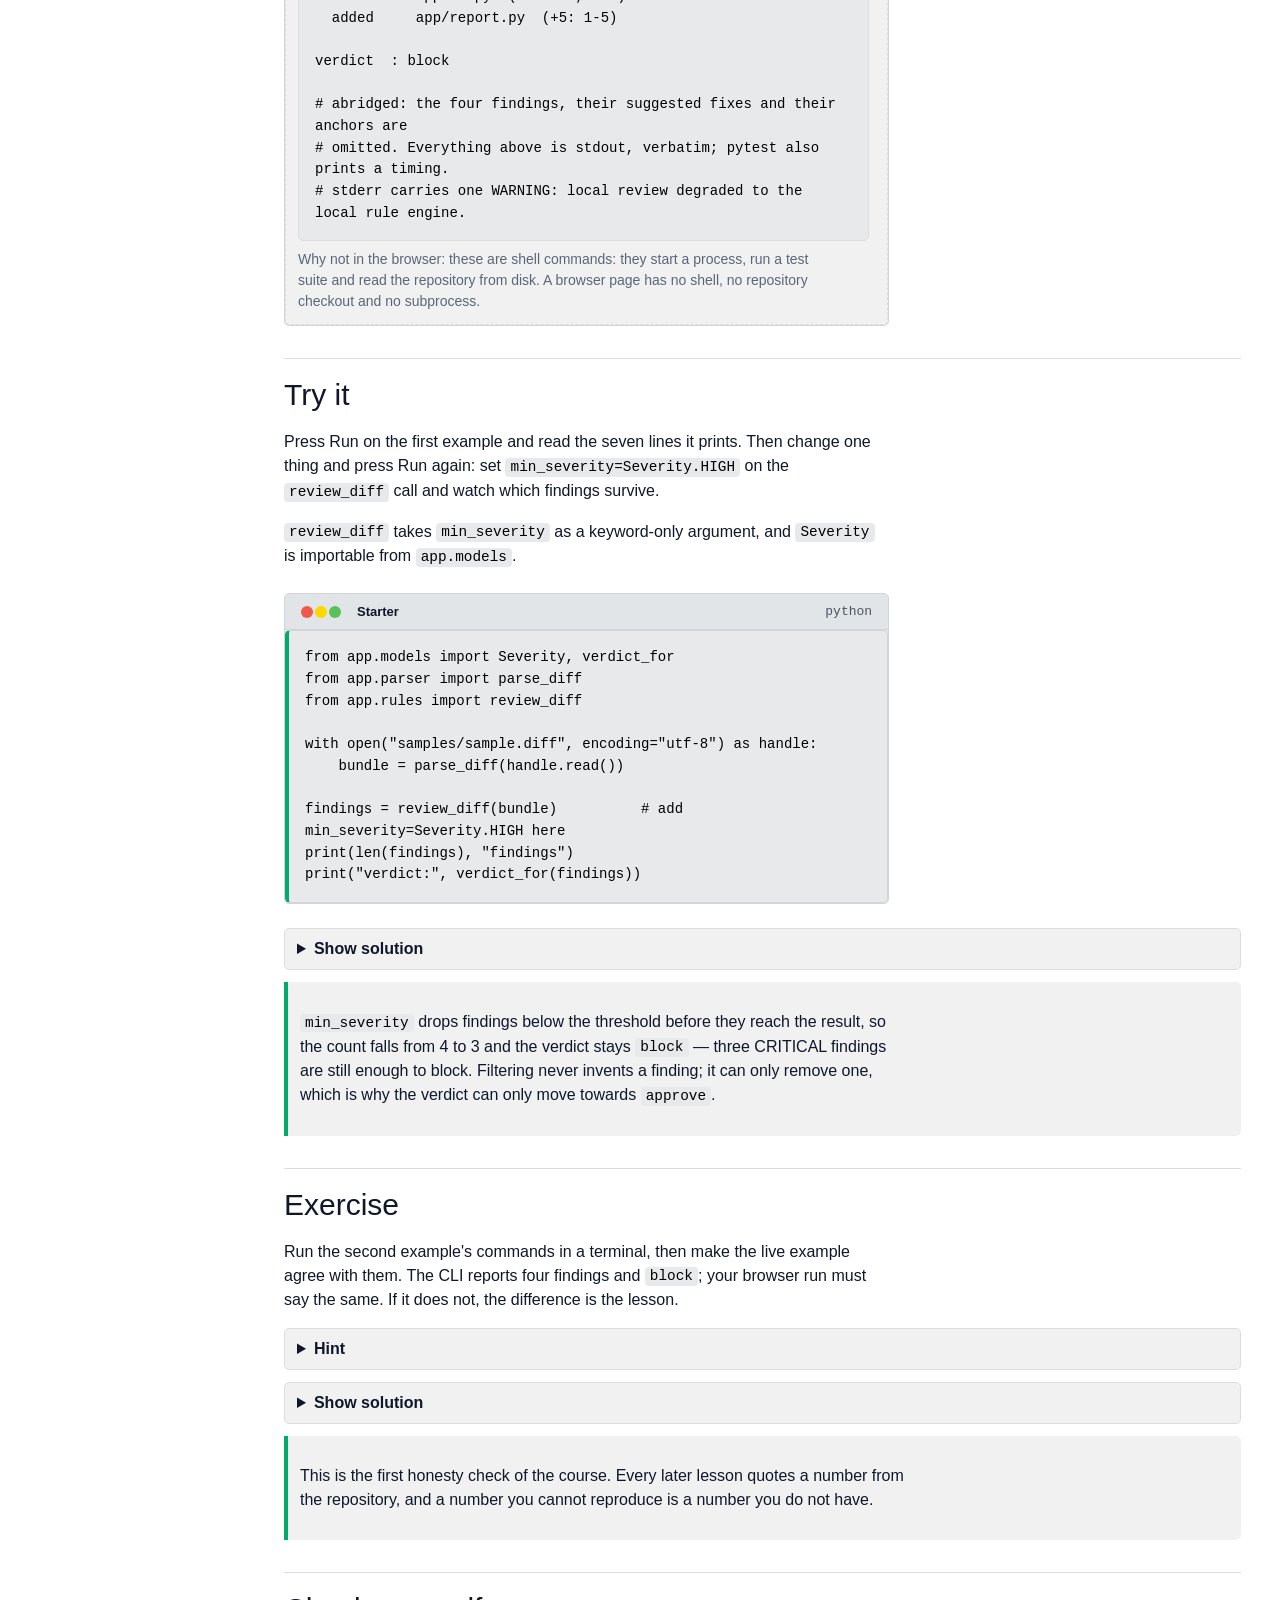
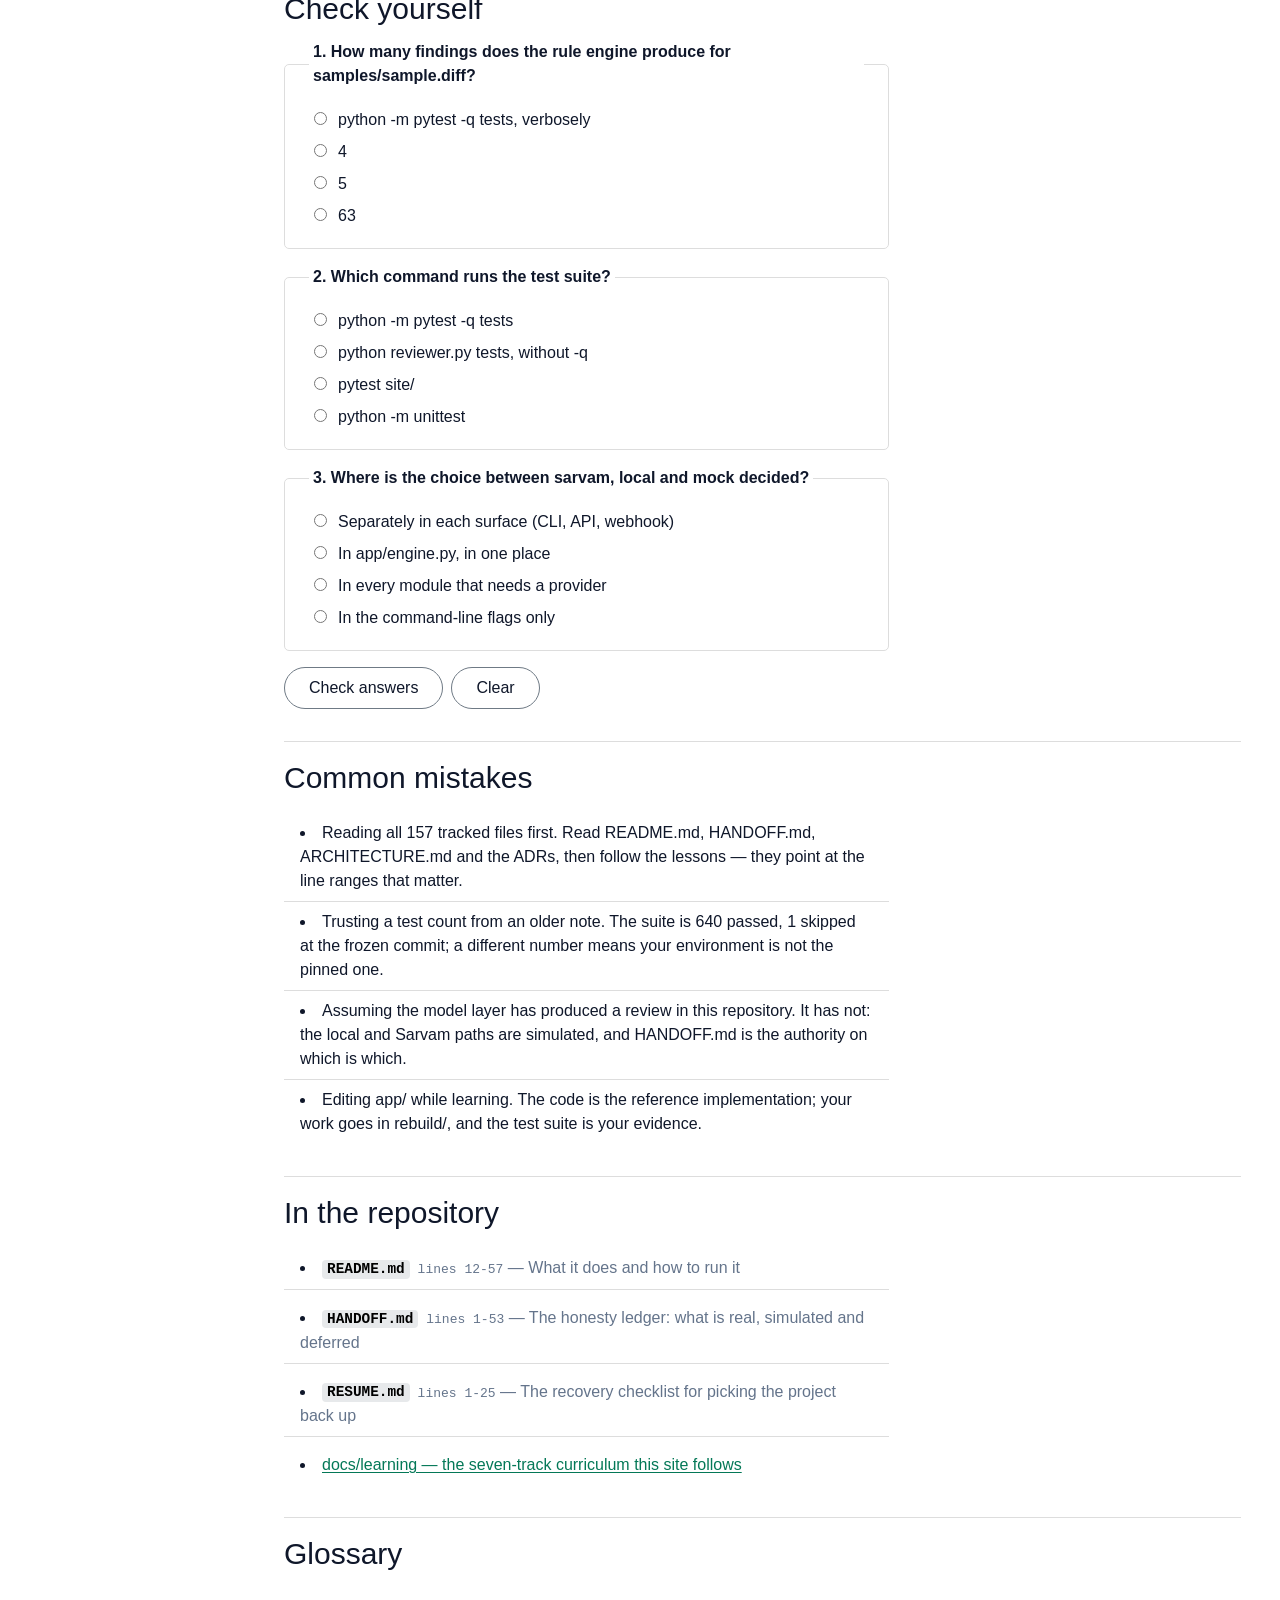
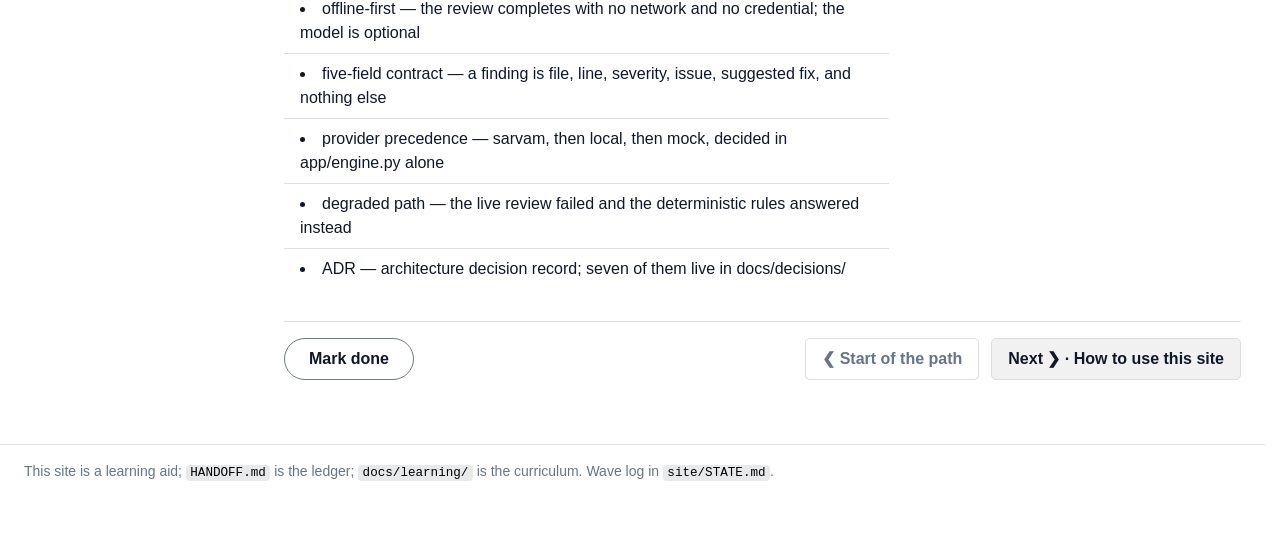
==== commit 47c5e580: "Wave 7b — Part 12, Surfaces [unaudited] Ten lessons, 12.1-12.10. THE SITE IS COMPLETE: 110 lessons, " ====
--- a/site/lesson.html
+++ b/site/lesson.html
@@ -224,6 +224,16 @@
 <script src="content/part-11/lesson-11.4.js"></script>
 <script src="content/part-11/lesson-11.5.js"></script>
 <script src="content/part-11/lesson-11.6.js"></script>
+<script src="content/part-12/lesson-12.1.js"></script>
+<script src="content/part-12/lesson-12.2.js"></script>
+<script src="content/part-12/lesson-12.3.js"></script>
+<script src="content/part-12/lesson-12.4.js"></script>
+<script src="content/part-12/lesson-12.5.js"></script>
+<script src="content/part-12/lesson-12.6.js"></script>
+<script src="content/part-12/lesson-12.7.js"></script>
+<script src="content/part-12/lesson-12.8.js"></script>
+<script src="content/part-12/lesson-12.9.js"></script>
+<script src="content/part-12/lesson-12.10.js"></script>
 <script>
   (function () {
     function boot() {
